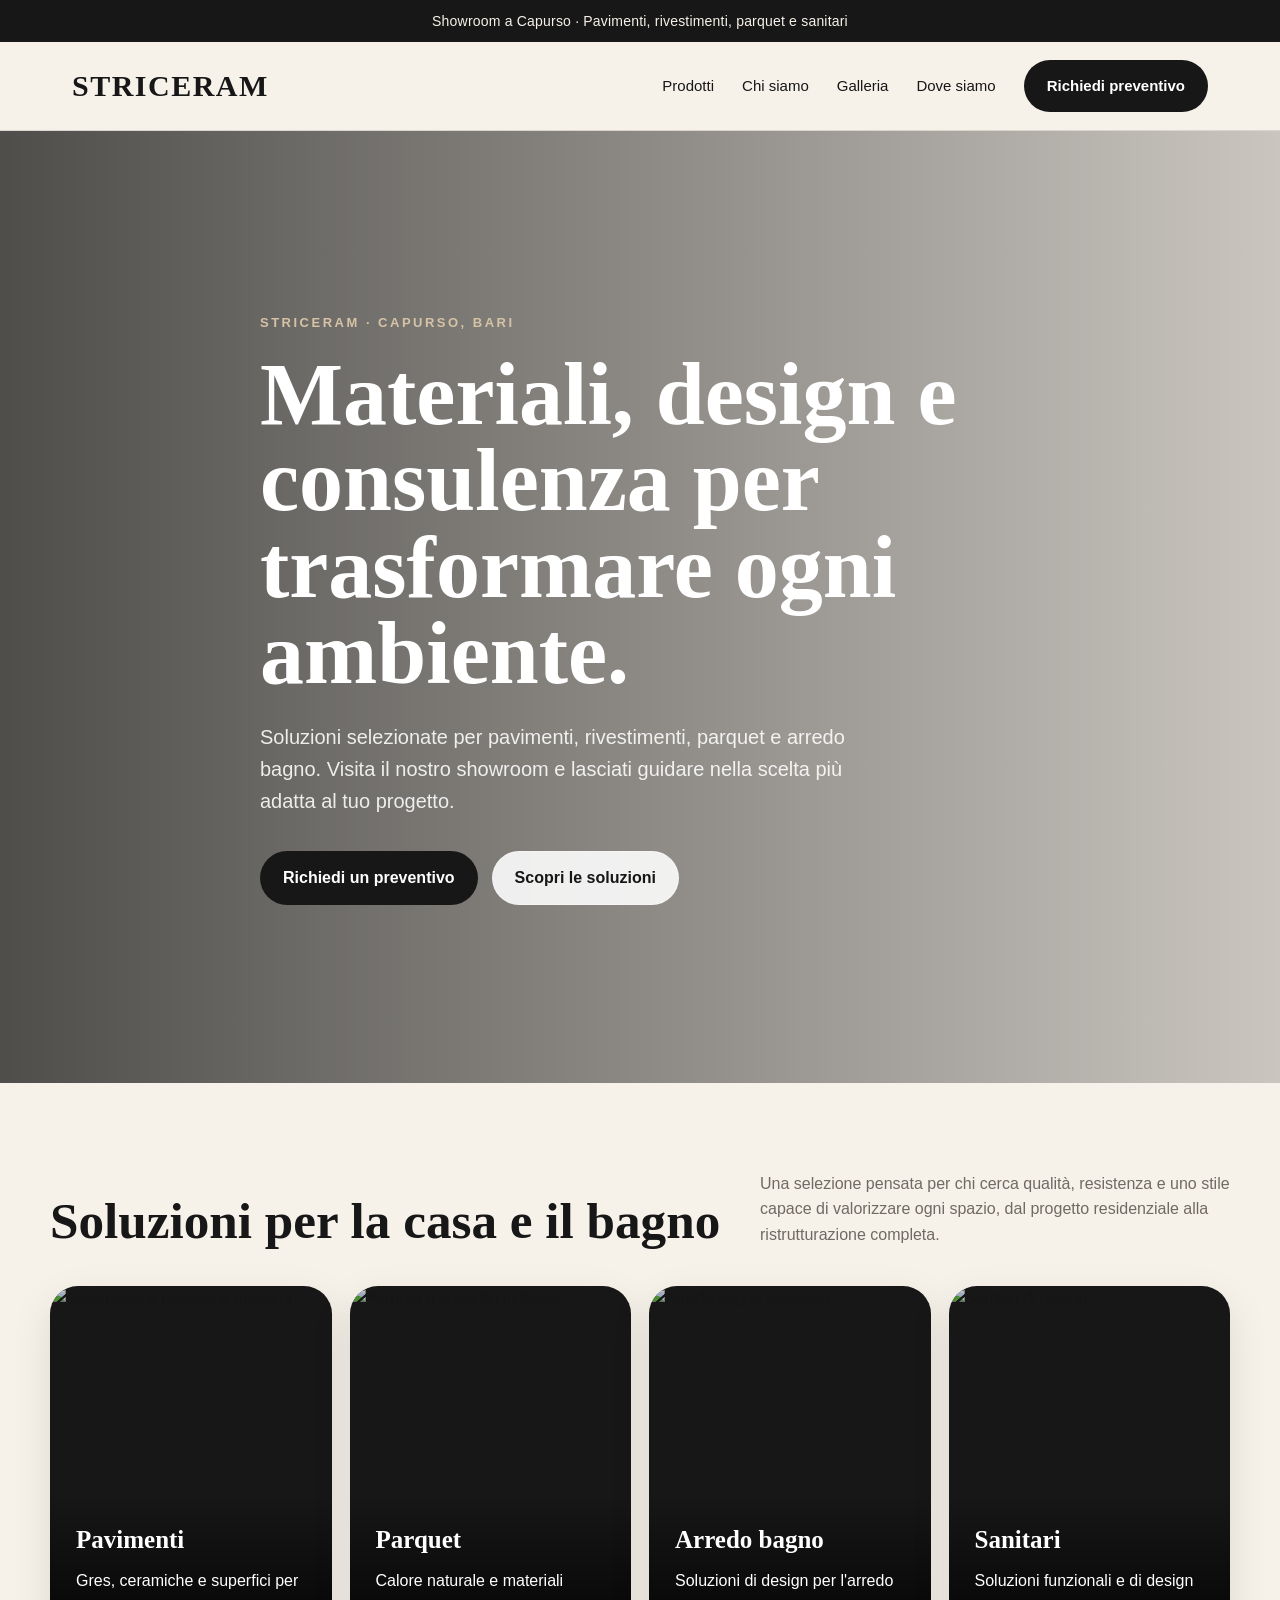
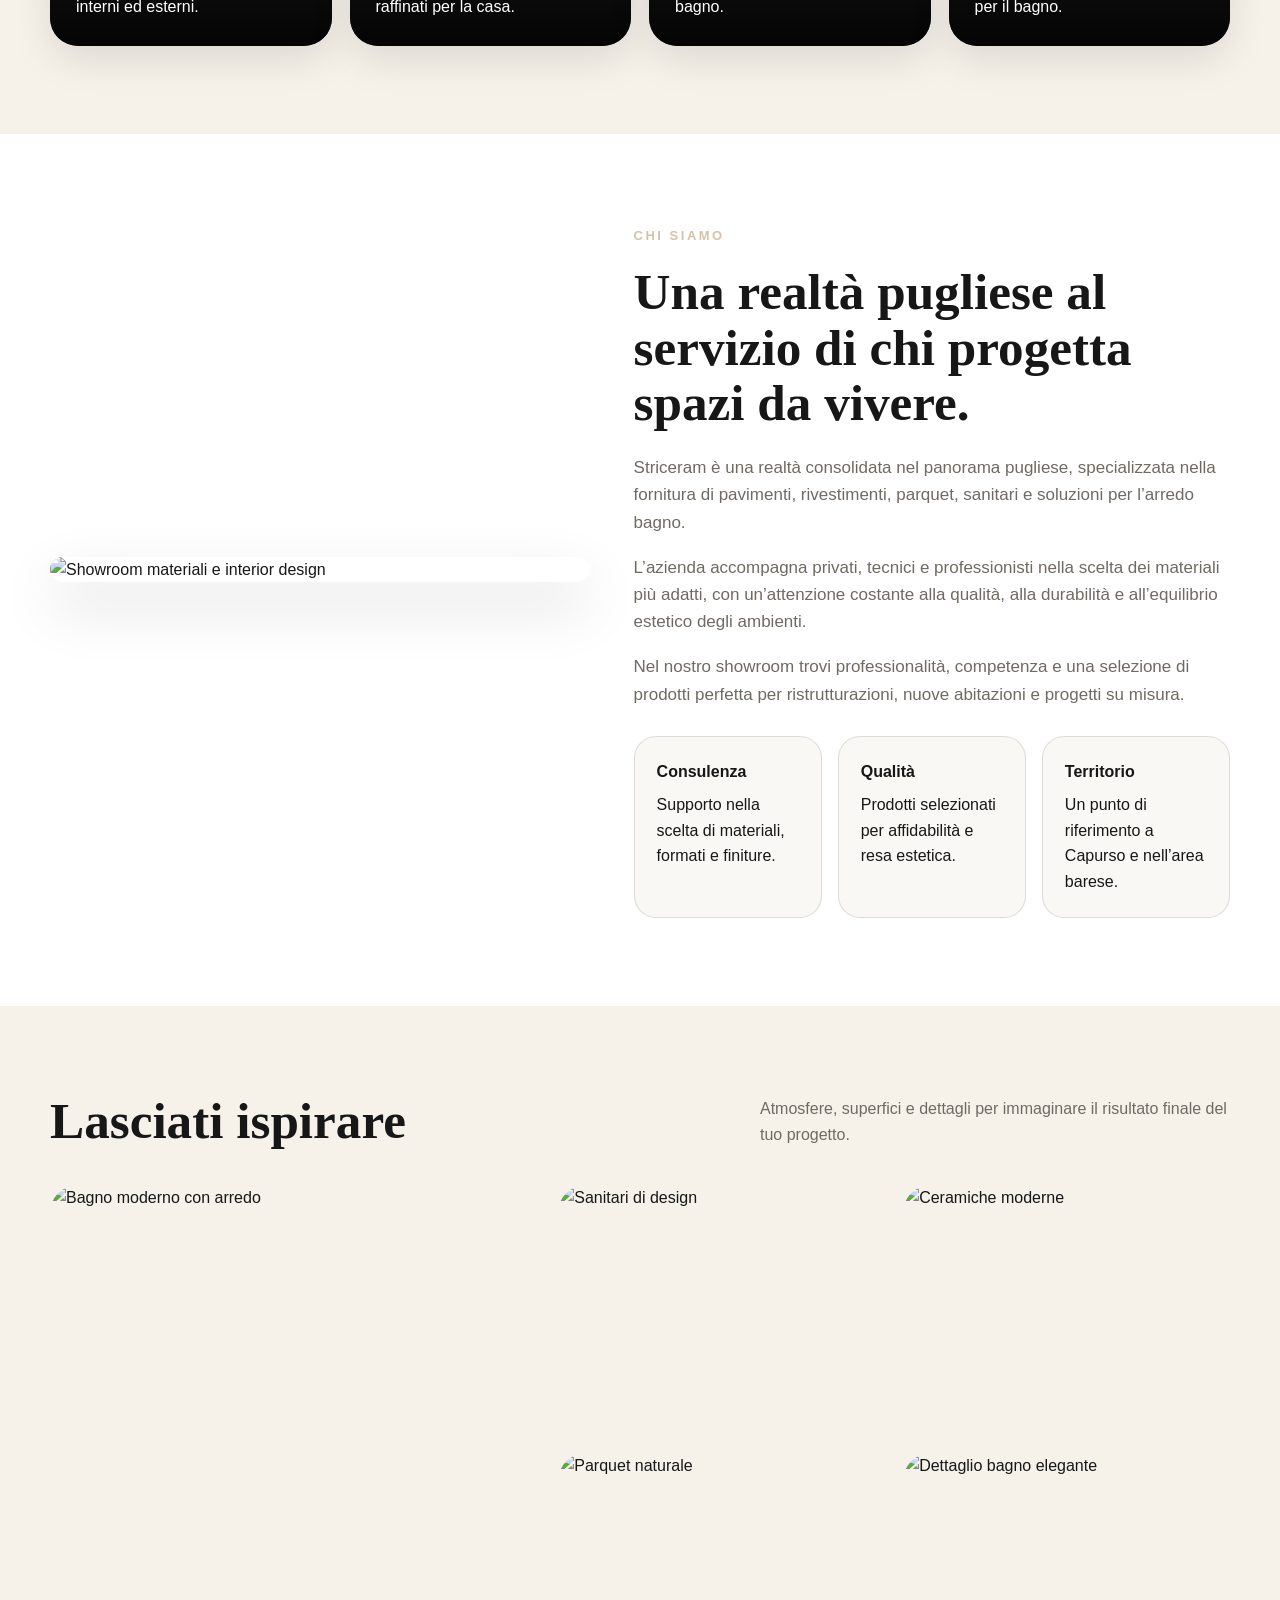
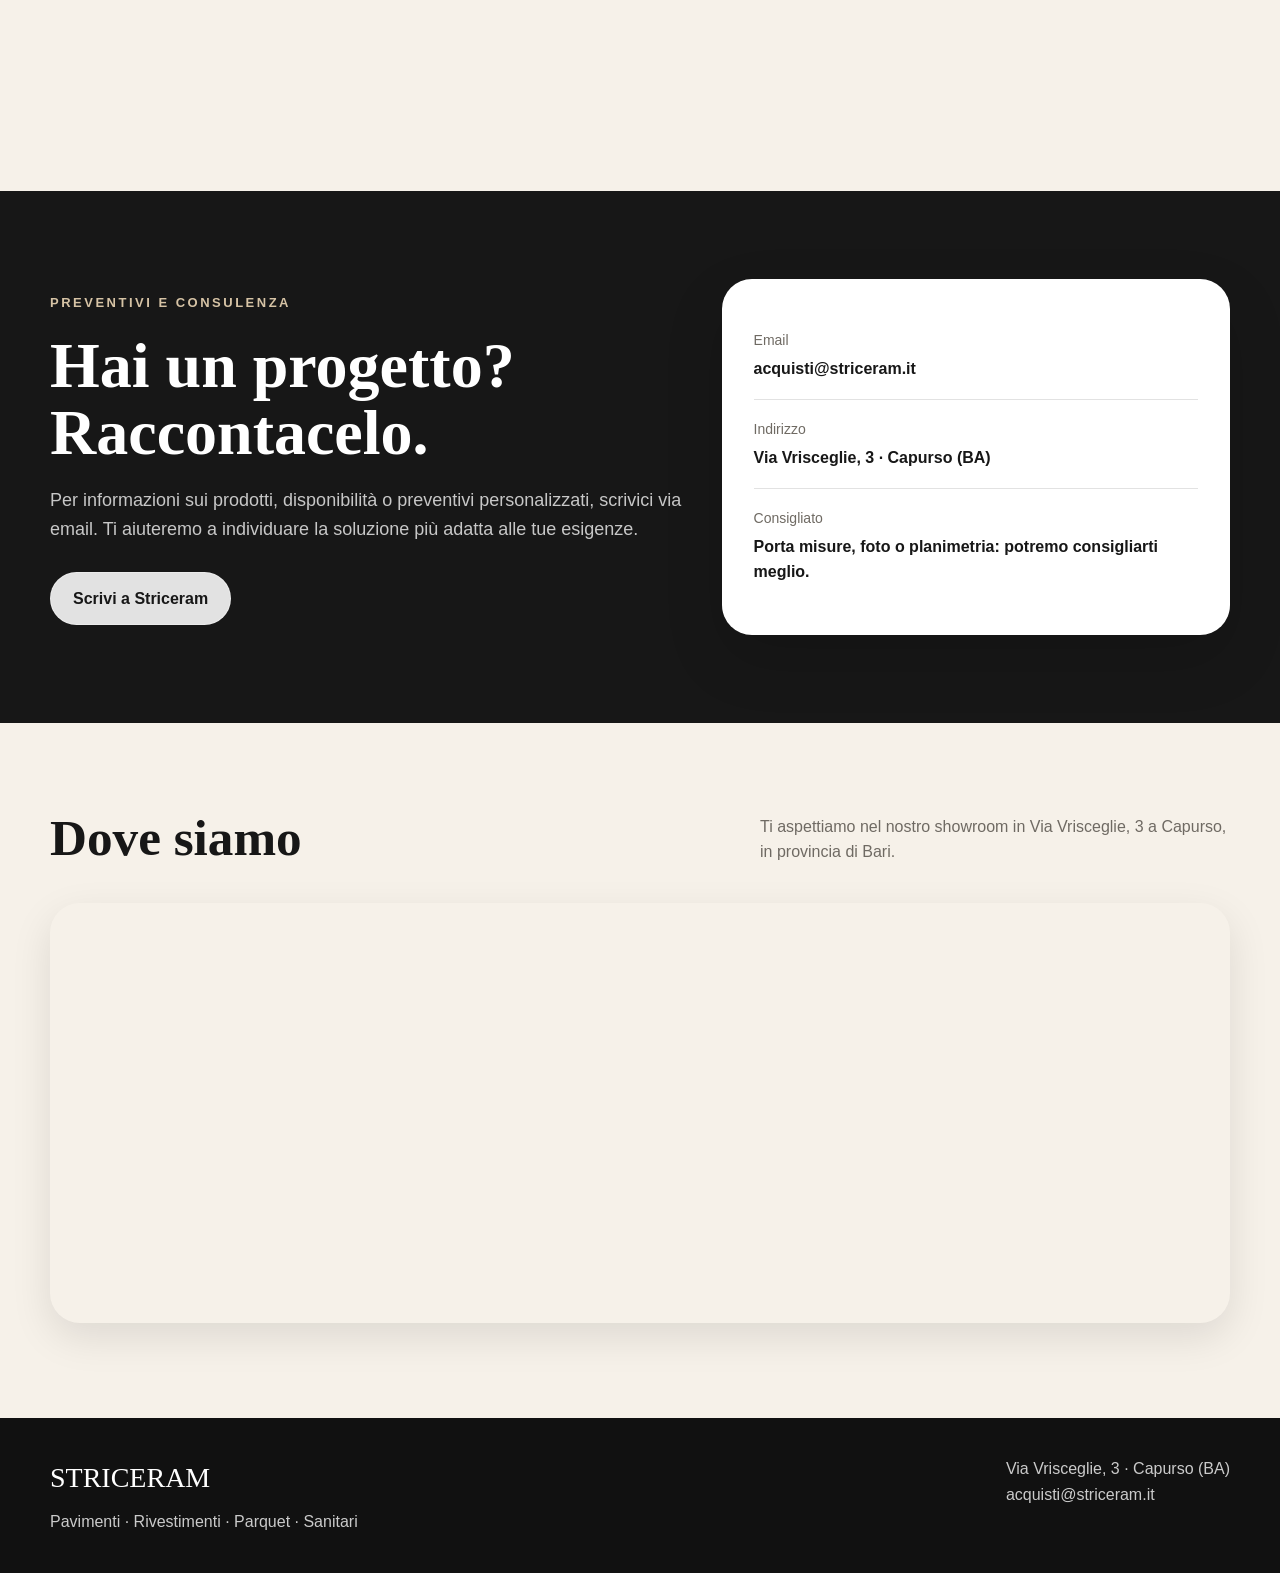
==== CODE/index.html @ da839fdd "modifiche di perfezionamento" ====
<!DOCTYPE html>
<html lang="it">
<head>
  <meta charset="UTF-8" />
  <meta name="viewport" content="width=device-width, initial-scale=1.0" />
  <title>Striceram | Pavimenti, Rivestimenti, Parquet e Sanitari a Capurso</title>
  <meta name="description" content="Striceram a Capurso, Bari: pavimenti, rivestimenti, parquet, sanitari e soluzioni per l'arredo bagno. Richiedi un preventivo personalizzato." />
  <style>
    :root {
      --dark: #171717;
      --soft-dark: #2b2b2b;
      --cream: #f6f1e9;
      --sand: #d6c3a5;
      --stone: #8f8578;
      --white: #ffffff;
      --muted: #6f6a63;
      --border: rgba(23, 23, 23, 0.12);
      --shadow: 0 24px 60px rgba(0,0,0,0.14);
    }

    * { box-sizing: border-box; margin: 0; padding: 0; }

    body {
      font-family: Inter, Arial, sans-serif;
      color: var(--dark);
      background: var(--cream);
      line-height: 1.6;
    }

    a { color: inherit; text-decoration: none; }

    .topbar {
      background: var(--dark);
      color: var(--cream);
      text-align: center;
      padding: 10px 18px;
      font-size: 14px;
      letter-spacing: .2px;
    }

    header {
      position: sticky;
      top: 0;
      z-index: 10;
      background: rgba(246,241,233,0.92);
      backdrop-filter: blur(12px);
      border-bottom: 1px solid var(--border);
    }

    .nav {
      max-width: 1180px;
      margin: auto;
      display: flex;
      align-items: center;
      justify-content: space-between;
      padding: 18px 22px;
    }

    .logo {
      font-family: Georgia, 'Times New Roman', serif;
      font-size: 30px;
      letter-spacing: 1.5px;
      font-weight: 700;
    }

    .nav-links {
      display: flex;
      gap: 28px;
      align-items: center;
      font-size: 15px;
    }

    .btn {
      display: inline-flex;
      align-items: center;
      justify-content: center;
      border-radius: 999px;
      padding: 13px 22px;
      font-weight: 700;
      transition: .25s ease;
      border: 1px solid transparent;
      cursor: pointer;
    }

    .btn-primary {
      background: var(--dark);
      color: var(--white);
    }

    .btn-primary:hover { background: var(--soft-dark); transform: translateY(-2px); }

    .btn-light {
      background: rgba(255,255,255,0.88);
      color: var(--dark);
      border-color: rgba(255,255,255,0.3);
    }

    .hero {
      min-height: 78vh;
      display: grid;
      align-items: center;
      background:
        linear-gradient(90deg, rgba(0,0,0,.68), rgba(0,0,0,.18)),
        url('https://images.unsplash.com/photo-1600566753086-00f18fb6b3ea?auto=format&fit=crop&w=1800&q=80') center/cover;
      color: var(--white);
    }

    .hero-content {
      max-width: 1180px;
      margin: auto;
      padding: 90px 22px;
    }

    .eyebrow {
      display: inline-block;
      margin-bottom: 18px;
      color: var(--sand);
      text-transform: uppercase;
      letter-spacing: 2.5px;
      font-size: 13px;
      font-weight: 800;
    }

    .hero h1 {
      max-width: 760px;
      font-family: Georgia, 'Times New Roman', serif;
      font-size: clamp(46px, 7vw, 88px);
      line-height: .98;
      margin-bottom: 24px;
    }

    .hero p {
      max-width: 610px;
      font-size: 20px;
      color: rgba(255,255,255,.88);
      margin-bottom: 34px;
    }

    .hero-actions { display: flex; gap: 14px; flex-wrap: wrap; }

    section { padding: 88px 22px; }

    .container { max-width: 1180px; margin: auto; }

    .section-title {
      display: flex;
      justify-content: space-between;
      align-items: end;
      gap: 32px;
      margin-bottom: 38px;
    }

    .section-title h2 {
      font-family: Georgia, 'Times New Roman', serif;
      font-size: clamp(34px, 4vw, 56px);
      line-height: 1.05;
    }

    .section-title p {
      max-width: 470px;
      color: var(--muted);
    }

    .categories {
      display: grid;
      grid-template-columns: repeat(4, 1fr);
      gap: 18px;
    }

    .card {
      min-height: 360px;
      border-radius: 28px;
      overflow: hidden;
      position: relative;
      background: var(--dark);
      box-shadow: 0 14px 40px rgba(0,0,0,.10);
    }

    .card img {
      width: 100%;
      height: 100%;
      object-fit: cover;
      position: absolute;
      inset: 0;
      opacity: .78;
      transition: .35s ease;
    }

    .card:hover img { transform: scale(1.06); opacity: .92; }

    .card-content {
      position: absolute;
      inset: auto 0 0 0;
      padding: 26px;
      color: var(--white);
      background: linear-gradient(transparent, rgba(0,0,0,.82));
    }

    .card-content h3 {
      font-size: 25px;
      margin-bottom: 8px;
      font-family: Georgia, 'Times New Roman', serif;
    }

    .about {
      background: var(--white);
    }

    .about-grid {
      display: grid;
      grid-template-columns: .95fr 1.05fr;
      gap: 44px;
      align-items: center;
    }

    .about img {
      width: 100%;
      border-radius: 32px;
      box-shadow: var(--shadow);
    }

    .about-text h2 {
      font-family: Georgia, 'Times New Roman', serif;
      font-size: clamp(34px, 4vw, 54px);
      line-height: 1.08;
      margin-bottom: 24px;
    }

    .about-text p { color: var(--muted); margin-bottom: 18px; font-size: 17px; }

    .features {
      display: grid;
      grid-template-columns: repeat(3,1fr);
      gap: 16px;
      margin-top: 28px;
    }

    .feature {
      border: 1px solid var(--border);
      border-radius: 22px;
      padding: 22px;
      background: #faf8f4;
    }

    .feature strong { display: block; margin-bottom: 8px; }

    .gallery-grid {
      display: grid;
      grid-template-columns: 1.2fr .8fr .8fr;
      grid-auto-rows: 250px;
      gap: 18px;
    }

    .gallery-grid img {
      width: 100%;
      height: 100%;
      object-fit: cover;
      border-radius: 28px;
    }

    .gallery-grid img:first-child { grid-row: span 2; }

    .quote {
      background: var(--dark);
      color: var(--white);
    }

    .quote-box {
      display: grid;
      grid-template-columns: 1fr .8fr;
      gap: 36px;
      align-items: center;
    }

    .quote h2 {
      font-family: Georgia, 'Times New Roman', serif;
      font-size: clamp(36px, 5vw, 64px);
      line-height: 1.05;
      margin-bottom: 20px;
    }

    .quote p { color: rgba(255,255,255,.76); font-size: 18px; margin-bottom: 28px; }

    .contact-card {
      background: var(--white);
      color: var(--dark);
      border-radius: 30px;
      padding: 32px;
      box-shadow: var(--shadow);
    }

    .contact-row {
      padding: 18px 0;
      border-bottom: 1px solid var(--border);
    }

    .contact-row:last-child { border-bottom: none; }

    .contact-row span {
      display: block;
      color: var(--muted);
      font-size: 14px;
      margin-bottom: 4px;
    }

    .map iframe {
      width: 100%;
      height: 420px;
      border: 0;
      border-radius: 30px;
      box-shadow: 0 14px 40px rgba(0,0,0,.10);
    }

    footer {
      background: #111;
      color: rgba(255,255,255,.78);
      padding: 38px 22px;
    }

    .footer-inner {
      max-width: 1180px;
      margin: auto;
      display: flex;
      justify-content: space-between;
      gap: 24px;
      flex-wrap: wrap;
    }

    .footer-logo {
      color: var(--white);
      font-family: Georgia, 'Times New Roman', serif;
      font-size: 28px;
      margin-bottom: 8px;
    }

    @media (max-width: 920px) {
      .nav-links { display: none; }
      .categories { grid-template-columns: repeat(2,1fr); }
      .about-grid, .quote-box { grid-template-columns: 1fr; }
      .gallery-grid { grid-template-columns: 1fr; grid-auto-rows: 260px; }
      .gallery-grid img:first-child { grid-row: span 1; }
      .section-title { display: block; }
      .section-title p { margin-top: 14px; }
    }

    @media (max-width: 560px) {
      .categories, .features { grid-template-columns: 1fr; }
      .hero { min-height: 74vh; }
      section { padding: 64px 18px; }
      .logo { font-size: 25px; }
    }
  </style>
</head>
<body>
  <div class="topbar">Showroom a Capurso · Pavimenti, rivestimenti, parquet e sanitari</div>

  <header>
    <nav class="nav">
      <a href="#home" class="logo">STRICERAM</a>
      <div class="nav-links">
        <a href="#prodotti">Prodotti</a>
        <a href="#chi-siamo">Chi siamo</a>
        <a href="#gallery">Galleria</a>
        <a href="#dove-siamo">Dove siamo</a>
        <a class="btn btn-primary" href="mailto:acquisti@striceram.it?subject=Richiesta%20preventivo%20Striceram">Richiedi preventivo</a>
      </div>
    </nav>
  </header>

  <main id="home">
    <section class="hero">
      <div class="hero-content">
        <span class="eyebrow">Striceram · Capurso, Bari</span>
        <h1>Materiali, design e consulenza per trasformare ogni ambiente.</h1>
        <p>Soluzioni selezionate per pavimenti, rivestimenti, parquet e arredo bagno. Visita il nostro showroom e lasciati guidare nella scelta più adatta al tuo progetto.</p>
        <div class="hero-actions">
          <a class="btn btn-primary" href="mailto:acquisti@striceram.it?subject=Richiesta%20preventivo%20Striceram">Richiedi un preventivo</a>
          <a class="btn btn-light" href="#prodotti">Scopri le soluzioni</a>
        </div>
      </div>
    </section>

    <section id="prodotti">
      <div class="container">
        <div class="section-title">
          <h2>Soluzioni per la casa e il bagno</h2>
          <p>Una selezione pensata per chi cerca qualità, resistenza e uno stile capace di valorizzare ogni spazio, dal progetto residenziale alla ristrutturazione completa.</p>
        </div>

        <div class="categories">
          <article class="card">
            <img src="https://images.unsplash.com/photo-1512918728675-ed5a9ecdebfd?auto=format&fit=crop&w=900&q=80" alt="Ceramiche e pavimenti moderni" />
            <div class="card-content"><h3>Pavimenti</h3><p>Gres, ceramiche e superfici per interni ed esterni.</p></div>
          </article>
          <article class="card">
            <img src="https://images.unsplash.com/photo-1506744038136-46273834b3fb?auto=format&fit=crop&w=900&q=80" alt="Parquet e superfici in legno" />
            <div class="card-content"><h3>Parquet</h3><p>Calore naturale e materiali raffinati per la casa.</p></div>
          </article>
          <article class="card">
            <img src="https://images.unsplash.com/photo-1519710164239-da123dc03ef4?auto=format&fit=crop&w=900&q=80" alt="Arredo bagno moderno" />
            <div class="card-content"><h3>Arredo bagno</h3><p>Soluzioni di design per l'arredo bagno.</p></div>
          </article>
          <article class="card">
            <img src="https://images.unsplash.com/photo-1464983953574-0892a716854b?auto=format&fit=crop&w=900&q=80" alt="Sanitari di design" />
            <div class="card-content"><h3>Sanitari</h3><p>Soluzioni funzionali e di design per il bagno.</p></div>
          </article>
        </div>
      </div>
    </section>

    <section class="about" id="chi-siamo">
      <div class="container about-grid">
        <img src="https://images.unsplash.com/photo-1618221195710-dd6b41faaea6?auto=format&fit=crop&w=1200&q=80" alt="Showroom materiali e interior design" />
        <div class="about-text">
          <span class="eyebrow">Chi siamo</span>
          <h2>Una realtà pugliese al servizio di chi progetta spazi da vivere.</h2>
          <p>Striceram è una realtà consolidata nel panorama pugliese, specializzata nella fornitura di pavimenti, rivestimenti, parquet, sanitari e soluzioni per l’arredo bagno.</p>
          <p>L’azienda accompagna privati, tecnici e professionisti nella scelta dei materiali più adatti, con un’attenzione costante alla qualità, alla durabilità e all’equilibrio estetico degli ambienti.</p>
          <p>Nel nostro showroom trovi professionalità, competenza e una selezione di prodotti perfetta per ristrutturazioni, nuove abitazioni e progetti su misura.</p>
          <div class="features">
            <div class="feature"><strong>Consulenza</strong>Supporto nella scelta di materiali, formati e finiture.</div>
            <div class="feature"><strong>Qualità</strong>Prodotti selezionati per affidabilità e resa estetica.</div>
            <div class="feature"><strong>Territorio</strong>Un punto di riferimento a Capurso e nell’area barese.</div>
          </div>
        </div>
      </div>
    </section>

    <section id="gallery">
      <div class="container">
        <div class="section-title">
          <h2>Lasciati ispirare</h2>
          <p>Atmosfere, superfici e dettagli per immaginare il risultato finale del tuo progetto.</p>
        </div>
        <div class="gallery-grid">
          <img src="https://images.unsplash.com/photo-1519710164239-da123dc03ef4?auto=format&fit=crop&w=1200&q=80" alt="Bagno moderno con arredo" />
          <img src="https://images.unsplash.com/photo-1464983953574-0892a716854b?auto=format&fit=crop&w=900&q=80" alt="Sanitari di design" />
          <img src="https://images.unsplash.com/photo-1512918728675-ed5a9ecdebfd?auto=format&fit=crop&w=900&q=80" alt="Ceramiche moderne" />
          <img src="https://images.unsplash.com/photo-1506744038136-46273834b3fb?auto=format&fit=crop&w=900&q=80" alt="Parquet naturale" />
          <img src="https://images.unsplash.com/photo-1507089947368-19c1da9775ae?auto=format&fit=crop&w=900&q=80" alt="Dettaglio bagno elegante" />
        </div>
      </div>
    </section>

    <section class="quote" id="preventivo">
      <div class="container quote-box">
        <div>
          <span class="eyebrow">Preventivi e consulenza</span>
          <h2>Hai un progetto? Raccontacelo.</h2>
          <p>Per informazioni sui prodotti, disponibilità o preventivi personalizzati, scrivici via email. Ti aiuteremo a individuare la soluzione più adatta alle tue esigenze.</p>
          <a class="btn btn-light" href="mailto:acquisti@striceram.it?subject=Richiesta%20preventivo%20Striceram">Scrivi a Striceram</a>
        </div>
        <div class="contact-card">
          <div class="contact-row"><span>Email</span><strong><a href="mailto:acquisti@striceram.it">acquisti@striceram.it</a></strong></div>
          <div class="contact-row"><span>Indirizzo</span><strong>Via Vrisceglie, 3 · Capurso (BA)</strong></div>
          <div class="contact-row"><span>Consigliato</span><strong>Porta misure, foto o planimetria: potremo consigliarti meglio.</strong></div>
        </div>
      </div>
    </section>

    <section class="map" id="dove-siamo">
      <div class="container">
        <div class="section-title">
          <h2>Dove siamo</h2>
          <p>Ti aspettiamo nel nostro showroom in Via Vrisceglie, 3 a Capurso, in provincia di Bari.</p>
        </div>
        <iframe title="Indicazioni per Striceram Capurso" src="https://www.google.com/maps/place/Striceram+Soluzioni+per+Abitare/@41.0322779,16.9173523,18.31z/data=!4m6!3m5!1s0x1347c1dc02ead0b9:0x24cd8cad7d78b754!8m2!3d41.0322925!4d16.9179944!16s%2Fg%2F11f15mpx1f?entry=ttu&g_ep=EgoyMDI2MDUxNy4wIKXMDSoASAFQAw%3D%3D" loading="lazy"></iframe>
      </div>
    </section>
  </main>

  <footer>
    <div class="footer-inner">
      <div>
        <div class="footer-logo">STRICERAM</div>
        <p>Pavimenti · Rivestimenti · Parquet · Sanitari</p>
      </div>
      <div>
        <p>Via Vrisceglie, 3 · Capurso (BA)</p>
        <p><a href="mailto:acquisti@striceram.it">acquisti@striceram.it</a></p>
      </div>
    </div>
  </footer>
</body>
</html>
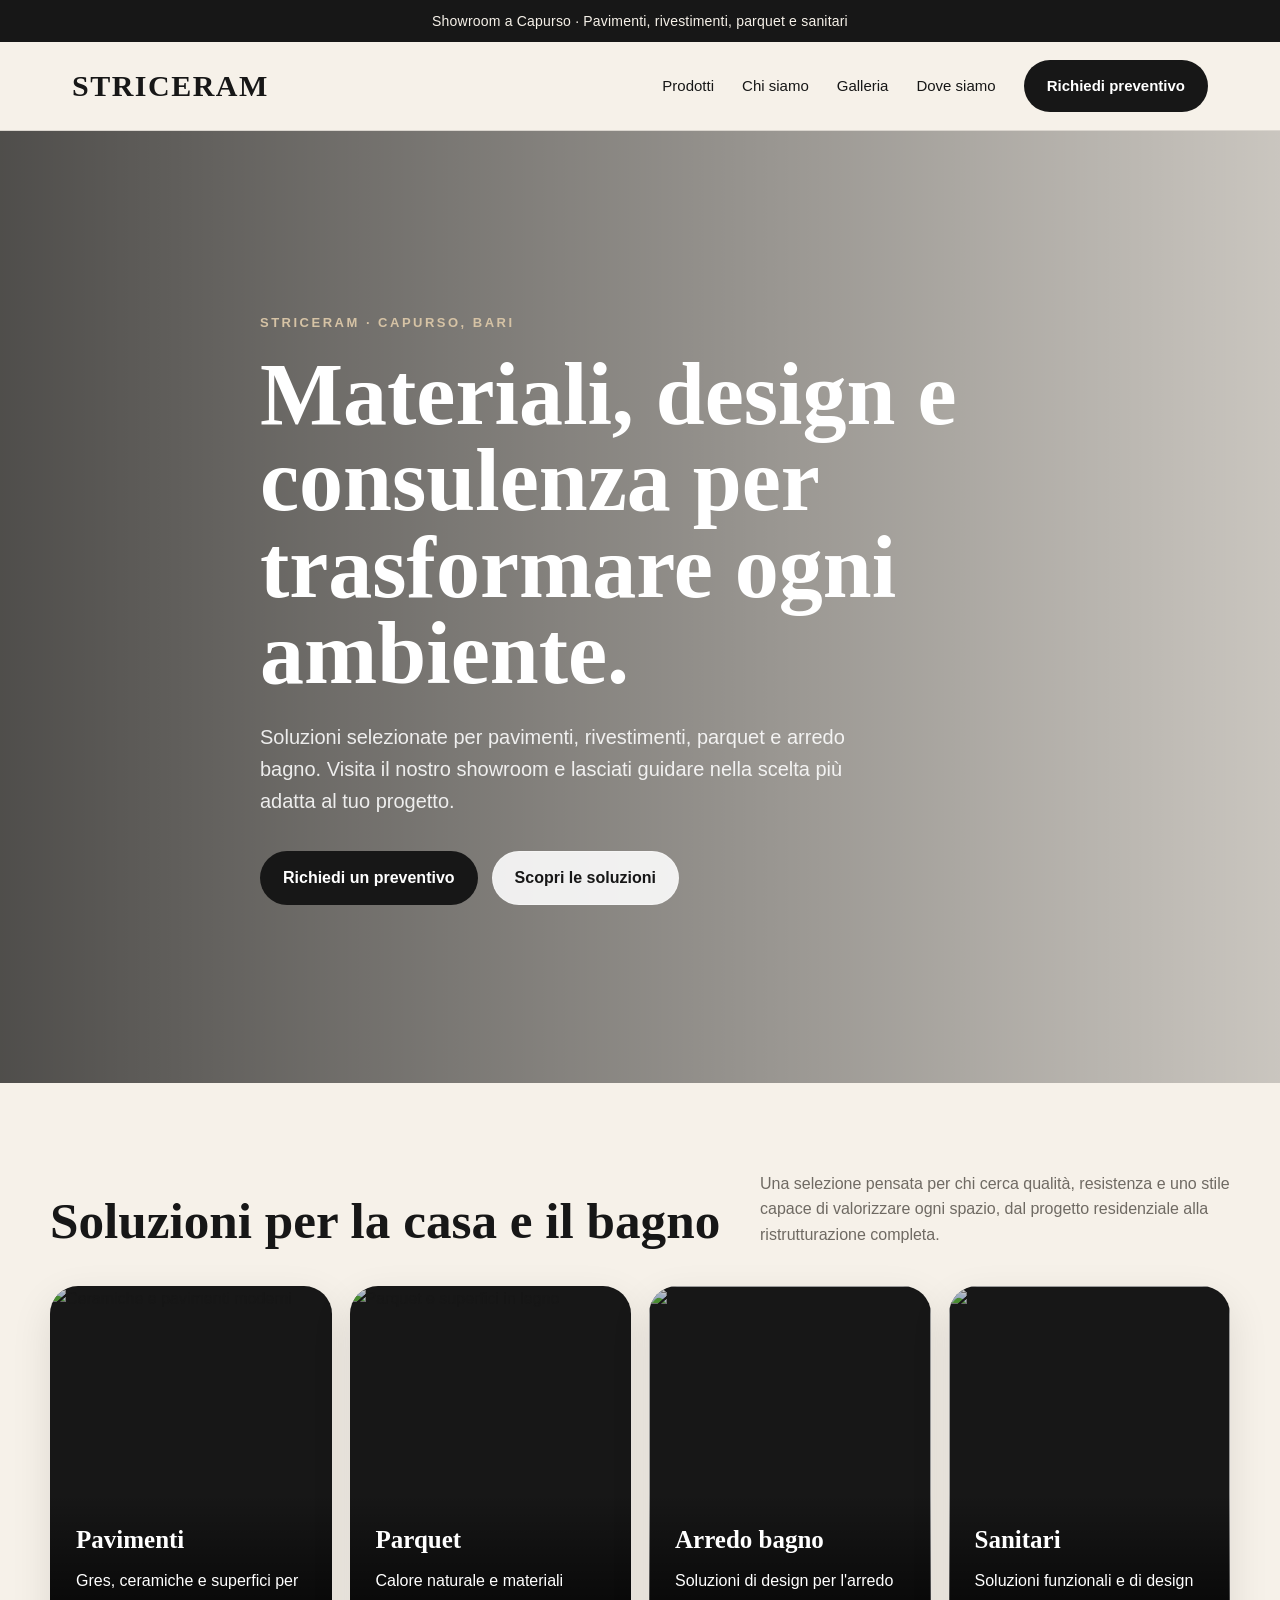
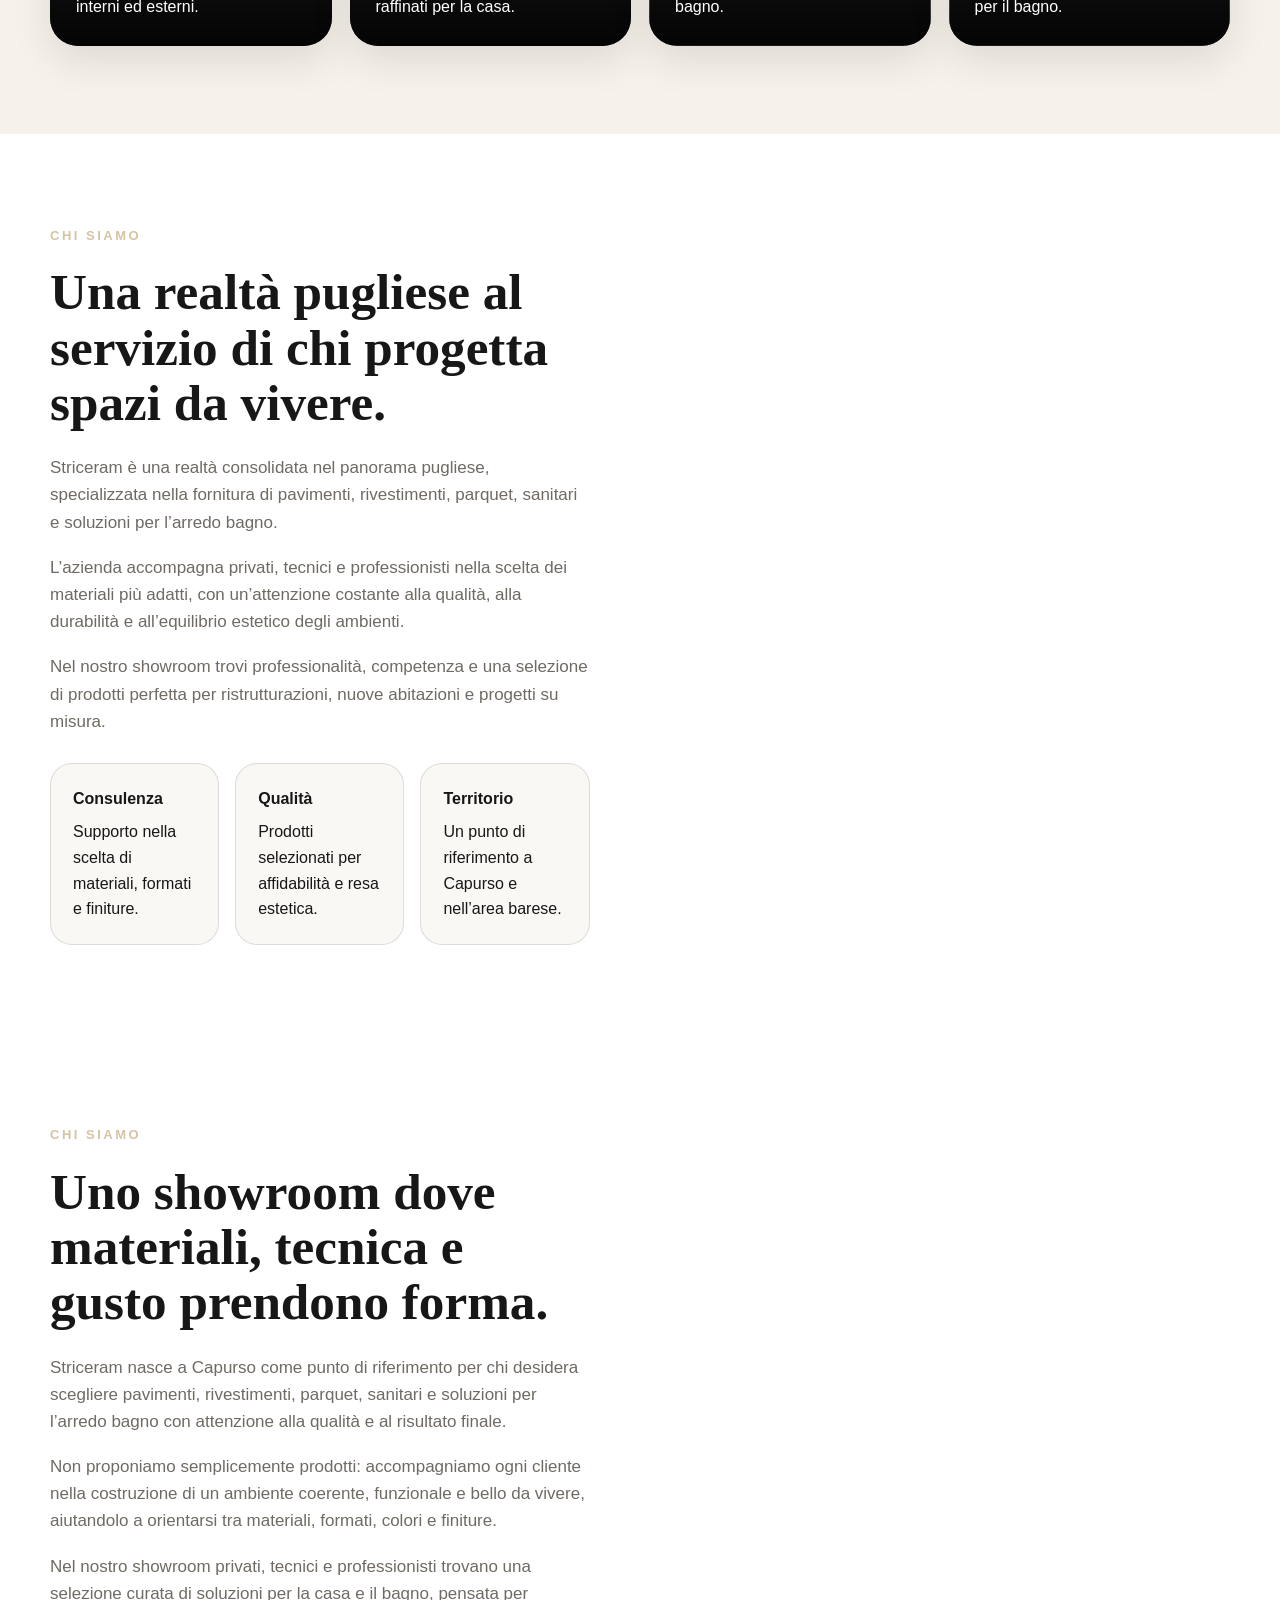
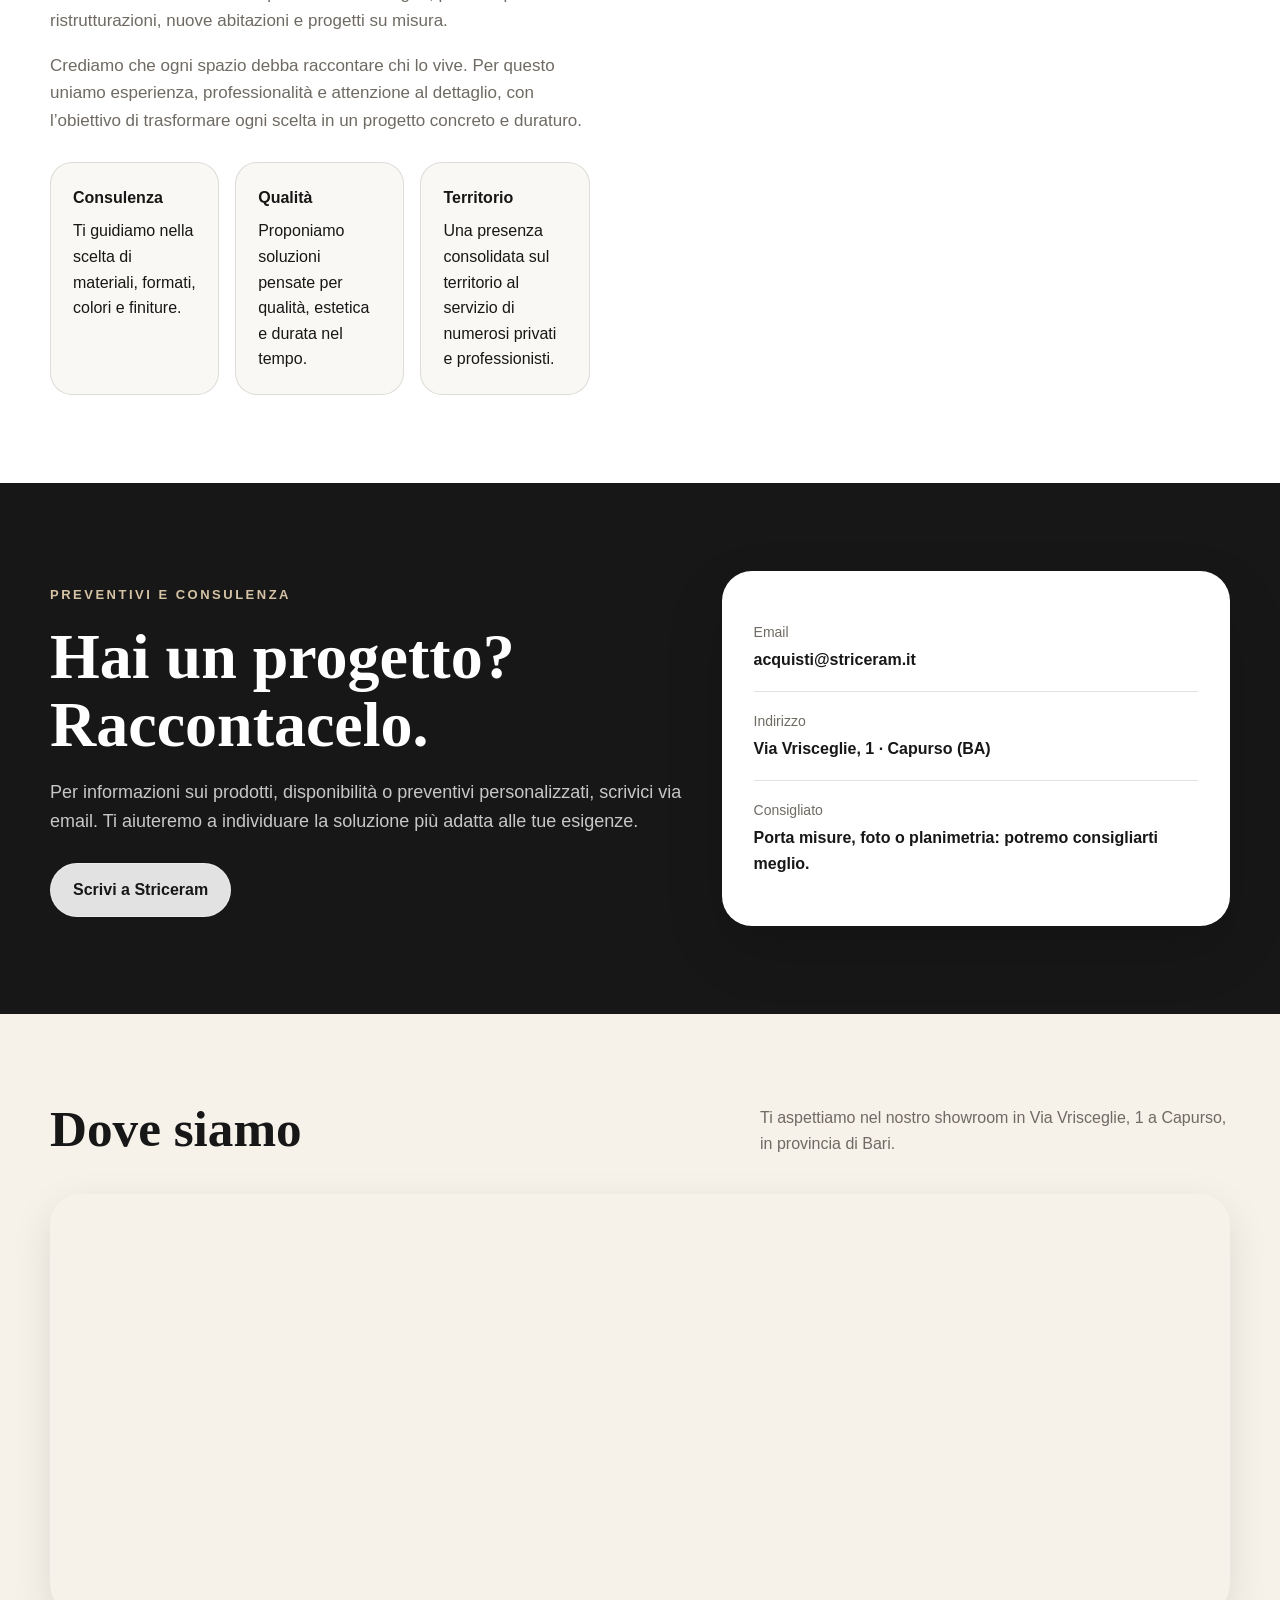
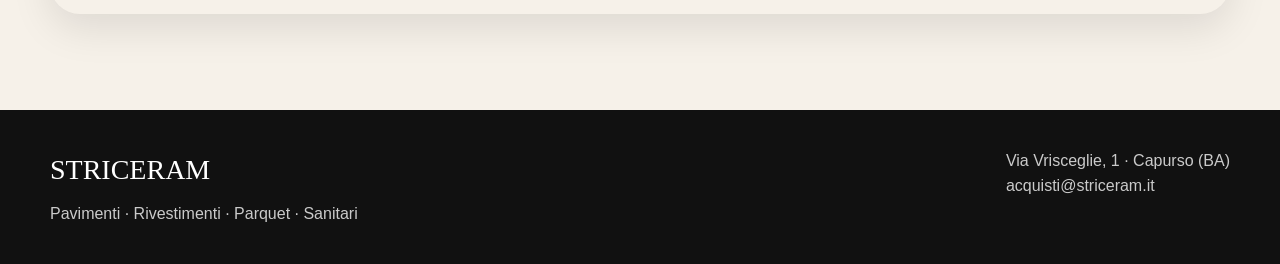
==== commit 34906c8f: "prova" ====
--- a/CODE/index.html
+++ b/CODE/index.html
@@ -205,7 +205,7 @@
     .about {
       background: var(--white);
     }
-
+    
     .about-grid {
       display: grid;
       grid-template-columns: .95fr 1.05fr;
@@ -213,11 +213,6 @@
       align-items: center;
     }
 
-    .about img {
-      width: 100%;
-      border-radius: 32px;
-      box-shadow: var(--shadow);
-    }
 
     .about-text h2 {
       font-family: Georgia, 'Times New Roman', serif;
@@ -389,19 +384,19 @@
 
         <div class="categories">
           <article class="card">
-            <img src="https://images.unsplash.com/photo-1512918728675-ed5a9ecdebfd?auto=format&fit=crop&w=900&q=80" alt="Ceramiche e pavimenti moderni" />
+            <img src="images/Categorie/Pavimenti.png" alt="Ceramiche e pavimenti moderni" />
             <div class="card-content"><h3>Pavimenti</h3><p>Gres, ceramiche e superfici per interni ed esterni.</p></div>
           </article>
           <article class="card">
-            <img src="https://images.unsplash.com/photo-1506744038136-46273834b3fb?auto=format&fit=crop&w=900&q=80" alt="Parquet e superfici in legno" />
+            <img src="images/Categorie/Parquet.png" alt="Parquet e superfici in legno" />
             <div class="card-content"><h3>Parquet</h3><p>Calore naturale e materiali raffinati per la casa.</p></div>
           </article>
           <article class="card">
-            <img src="https://images.unsplash.com/photo-1519710164239-da123dc03ef4?auto=format&fit=crop&w=900&q=80" alt="Arredo bagno moderno" />
+            <img src="images/Categorie/Arredo bagno.png" />
             <div class="card-content"><h3>Arredo bagno</h3><p>Soluzioni di design per l'arredo bagno.</p></div>
           </article>
           <article class="card">
-            <img src="https://images.unsplash.com/photo-1464983953574-0892a716854b?auto=format&fit=crop&w=900&q=80" alt="Sanitari di design" />
+            <img src="images/Categorie/Sanitari.png" />
             <div class="card-content"><h3>Sanitari</h3><p>Soluzioni funzionali e di design per il bagno.</p></div>
           </article>
         </div>
@@ -410,7 +405,6 @@
 
     <section class="about" id="chi-siamo">
       <div class="container about-grid">
-        <img src="https://images.unsplash.com/photo-1618221195710-dd6b41faaea6?auto=format&fit=crop&w=1200&q=80" alt="Showroom materiali e interior design" />
         <div class="about-text">
           <span class="eyebrow">Chi siamo</span>
           <h2>Una realtà pugliese al servizio di chi progetta spazi da vivere.</h2>
@@ -426,21 +420,24 @@
       </div>
     </section>
 
-    <section id="gallery">
-      <div class="container">
-        <div class="section-title">
-          <h2>Lasciati ispirare</h2>
-          <p>Atmosfere, superfici e dettagli per immaginare il risultato finale del tuo progetto.</p>
-        </div>
-        <div class="gallery-grid">
-          <img src="https://images.unsplash.com/photo-1519710164239-da123dc03ef4?auto=format&fit=crop&w=1200&q=80" alt="Bagno moderno con arredo" />
-          <img src="https://images.unsplash.com/photo-1464983953574-0892a716854b?auto=format&fit=crop&w=900&q=80" alt="Sanitari di design" />
-          <img src="https://images.unsplash.com/photo-1512918728675-ed5a9ecdebfd?auto=format&fit=crop&w=900&q=80" alt="Ceramiche moderne" />
-          <img src="https://images.unsplash.com/photo-1506744038136-46273834b3fb?auto=format&fit=crop&w=900&q=80" alt="Parquet naturale" />
-          <img src="https://images.unsplash.com/photo-1507089947368-19c1da9775ae?auto=format&fit=crop&w=900&q=80" alt="Dettaglio bagno elegante" />
-        </div>
-      </div>
-    </section>
+   <section class="about" id="chi-siamo">
+  <div class="container about-grid">
+    <div class="about-text">
+      <span class="eyebrow">Chi siamo</span>
+      <h2>Uno showroom dove materiali, tecnica e gusto prendono forma.</h2>
+      <p>Striceram nasce a Capurso come punto di riferimento per chi desidera scegliere pavimenti, rivestimenti, parquet, sanitari e soluzioni per l’arredo bagno con attenzione alla qualità e al risultato finale.</p>
+      <p>Non proponiamo semplicemente prodotti: accompagniamo ogni cliente nella costruzione di un ambiente coerente, funzionale e bello da vivere, aiutandolo a orientarsi tra materiali, formati, colori e finiture.</p>
+      <p>Nel nostro showroom privati, tecnici e professionisti trovano una selezione curata di soluzioni per la casa e il bagno, pensata per ristrutturazioni, nuove abitazioni e progetti su misura.</p>
+      <p>Crediamo che ogni spazio debba raccontare chi lo vive. Per questo uniamo esperienza, professionalità e attenzione al dettaglio, con l’obiettivo di trasformare ogni scelta in un progetto concreto e duraturo.</p>
+
+      <div class="features">
+        <div class="feature"><strong>Consulenza</strong>Ti guidiamo nella scelta di materiali, formati, colori e finiture.</div>
+        <div class="feature"><strong>Qualità</strong>Proponiamo soluzioni pensate per qualità, estetica e durata nel tempo.</div>
+        <div class="feature"><strong>Territorio</strong>Una presenza consolidata sul territorio al servizio di numerosi privati e professionisti.</div>
+      </div>
+    </div>
+  </div>
+</section>
 
     <section class="quote" id="preventivo">
       <div class="container quote-box">
@@ -452,7 +449,7 @@
         </div>
         <div class="contact-card">
           <div class="contact-row"><span>Email</span><strong><a href="mailto:acquisti@striceram.it">acquisti@striceram.it</a></strong></div>
-          <div class="contact-row"><span>Indirizzo</span><strong>Via Vrisceglie, 3 · Capurso (BA)</strong></div>
+          <div class="contact-row"><span>Indirizzo</span><strong>Via Vrisceglie, 1 · Capurso (BA)</strong></div>
           <div class="contact-row"><span>Consigliato</span><strong>Porta misure, foto o planimetria: potremo consigliarti meglio.</strong></div>
         </div>
       </div>
@@ -462,7 +459,7 @@
       <div class="container">
         <div class="section-title">
           <h2>Dove siamo</h2>
-          <p>Ti aspettiamo nel nostro showroom in Via Vrisceglie, 3 a Capurso, in provincia di Bari.</p>
+          <p>Ti aspettiamo nel nostro showroom in Via Vrisceglie, 1 a Capurso, in provincia di Bari.</p>
         </div>
         <iframe title="Indicazioni per Striceram Capurso" src="https://www.google.com/maps/place/Striceram+Soluzioni+per+Abitare/@41.0322779,16.9173523,18.31z/data=!4m6!3m5!1s0x1347c1dc02ead0b9:0x24cd8cad7d78b754!8m2!3d41.0322925!4d16.9179944!16s%2Fg%2F11f15mpx1f?entry=ttu&g_ep=EgoyMDI2MDUxNy4wIKXMDSoASAFQAw%3D%3D" loading="lazy"></iframe>
       </div>
@@ -476,7 +473,7 @@
         <p>Pavimenti · Rivestimenti · Parquet · Sanitari</p>
       </div>
       <div>
-        <p>Via Vrisceglie, 3 · Capurso (BA)</p>
+        <p>Via Vrisceglie, 1 · Capurso (BA)</p>
         <p><a href="mailto:acquisti@striceram.it">acquisti@striceram.it</a></p>
       </div>
     </div>
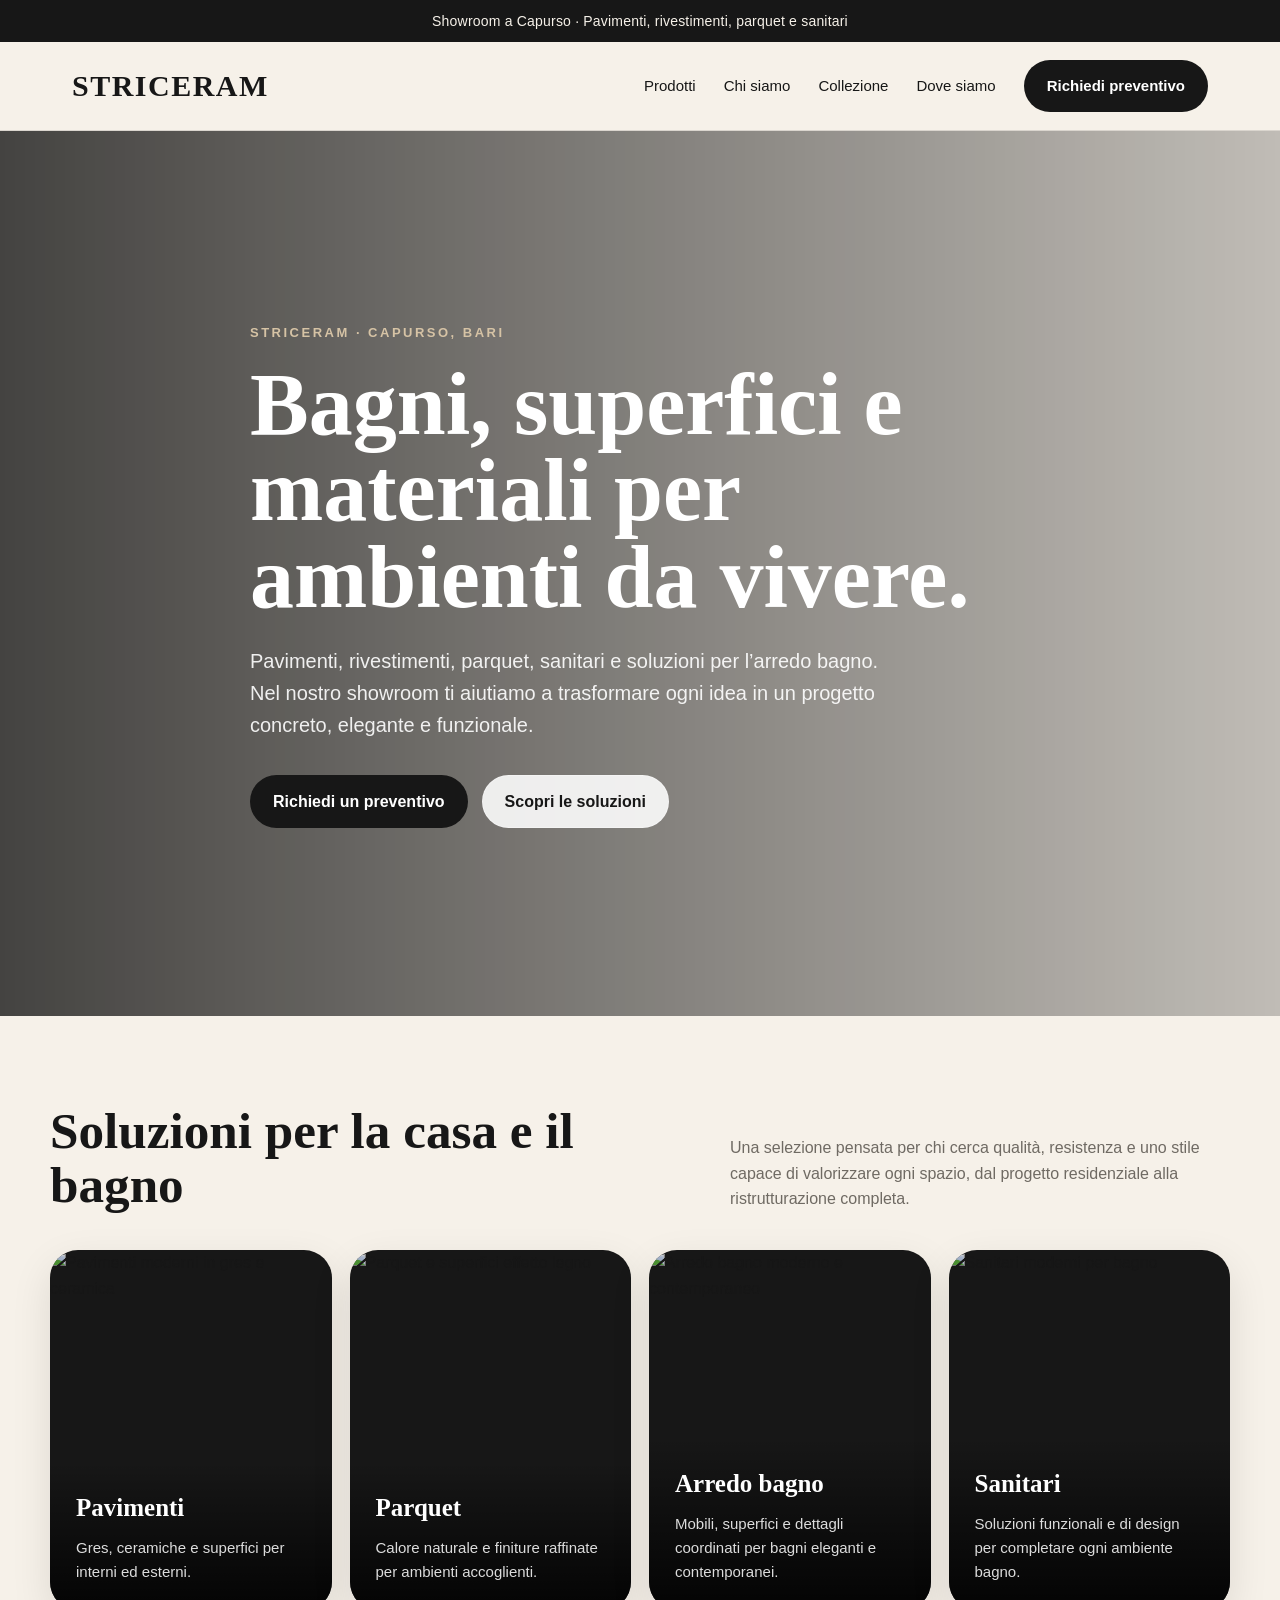
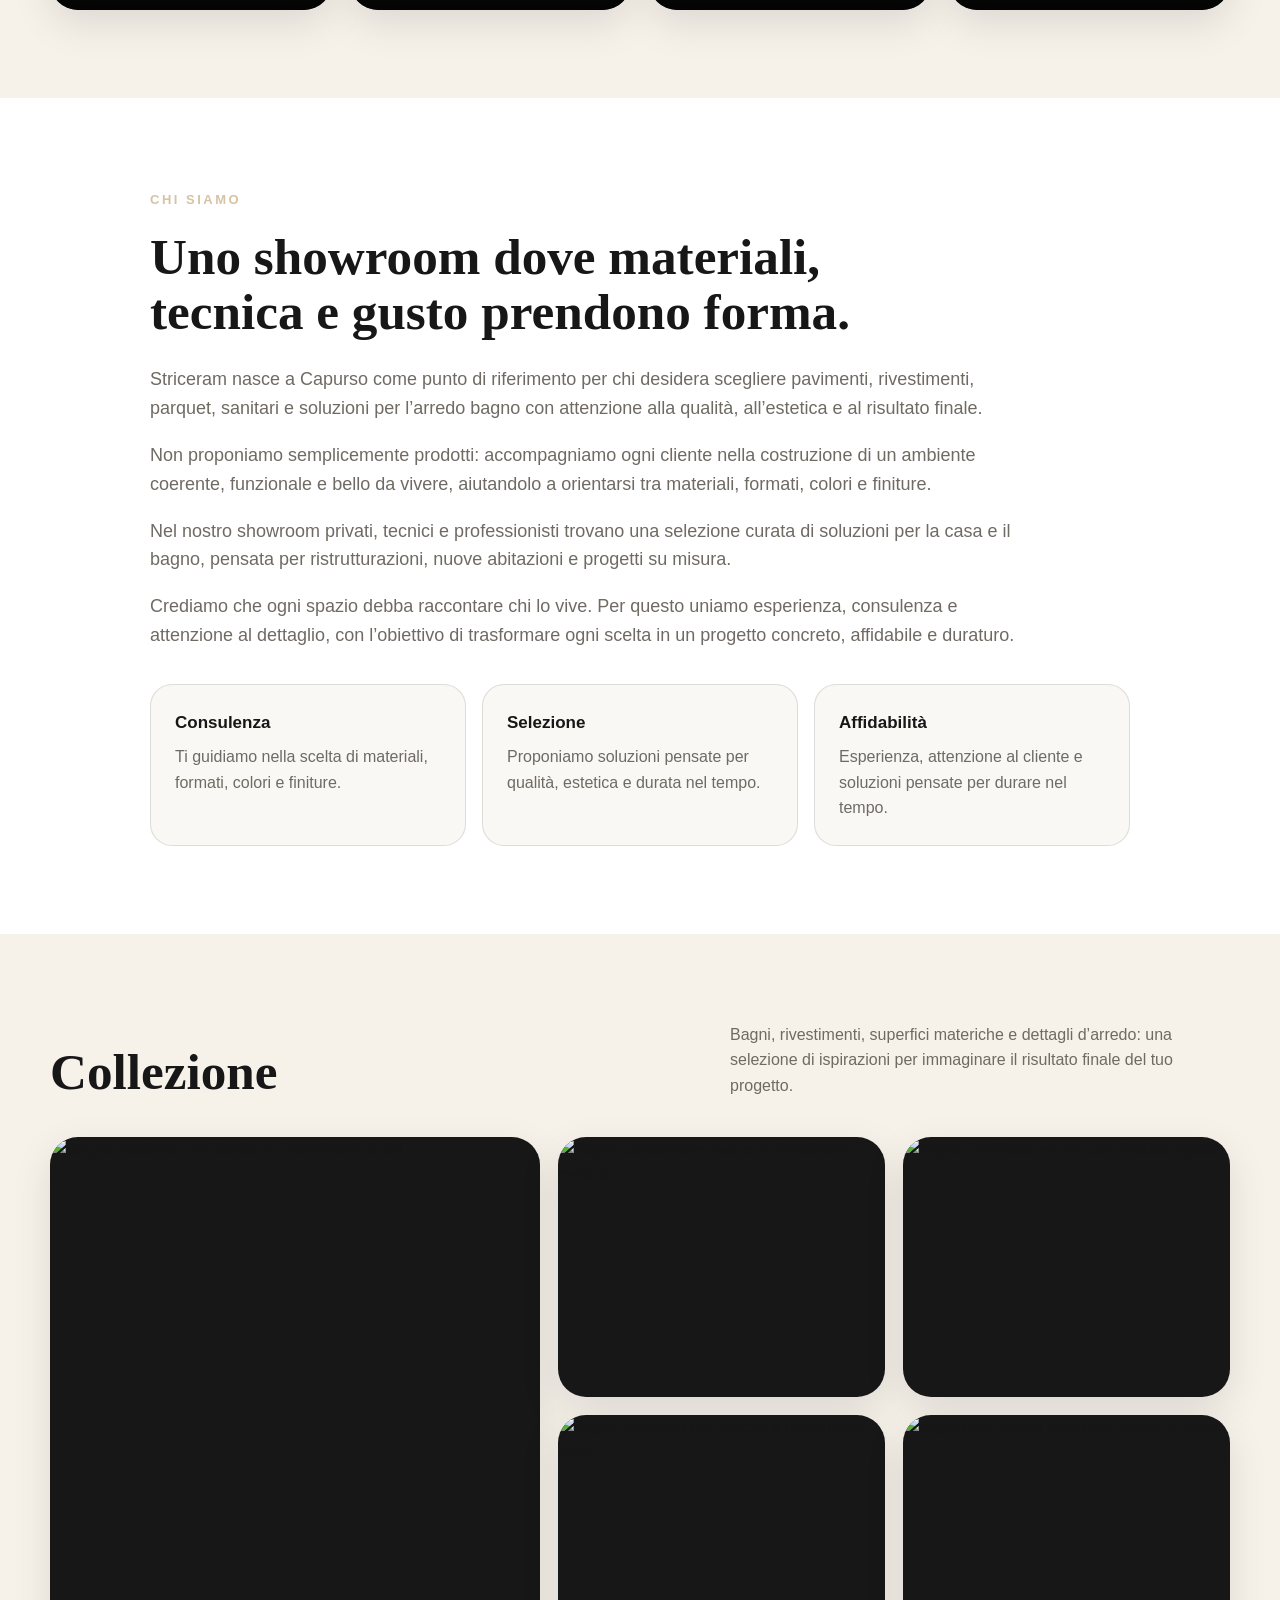
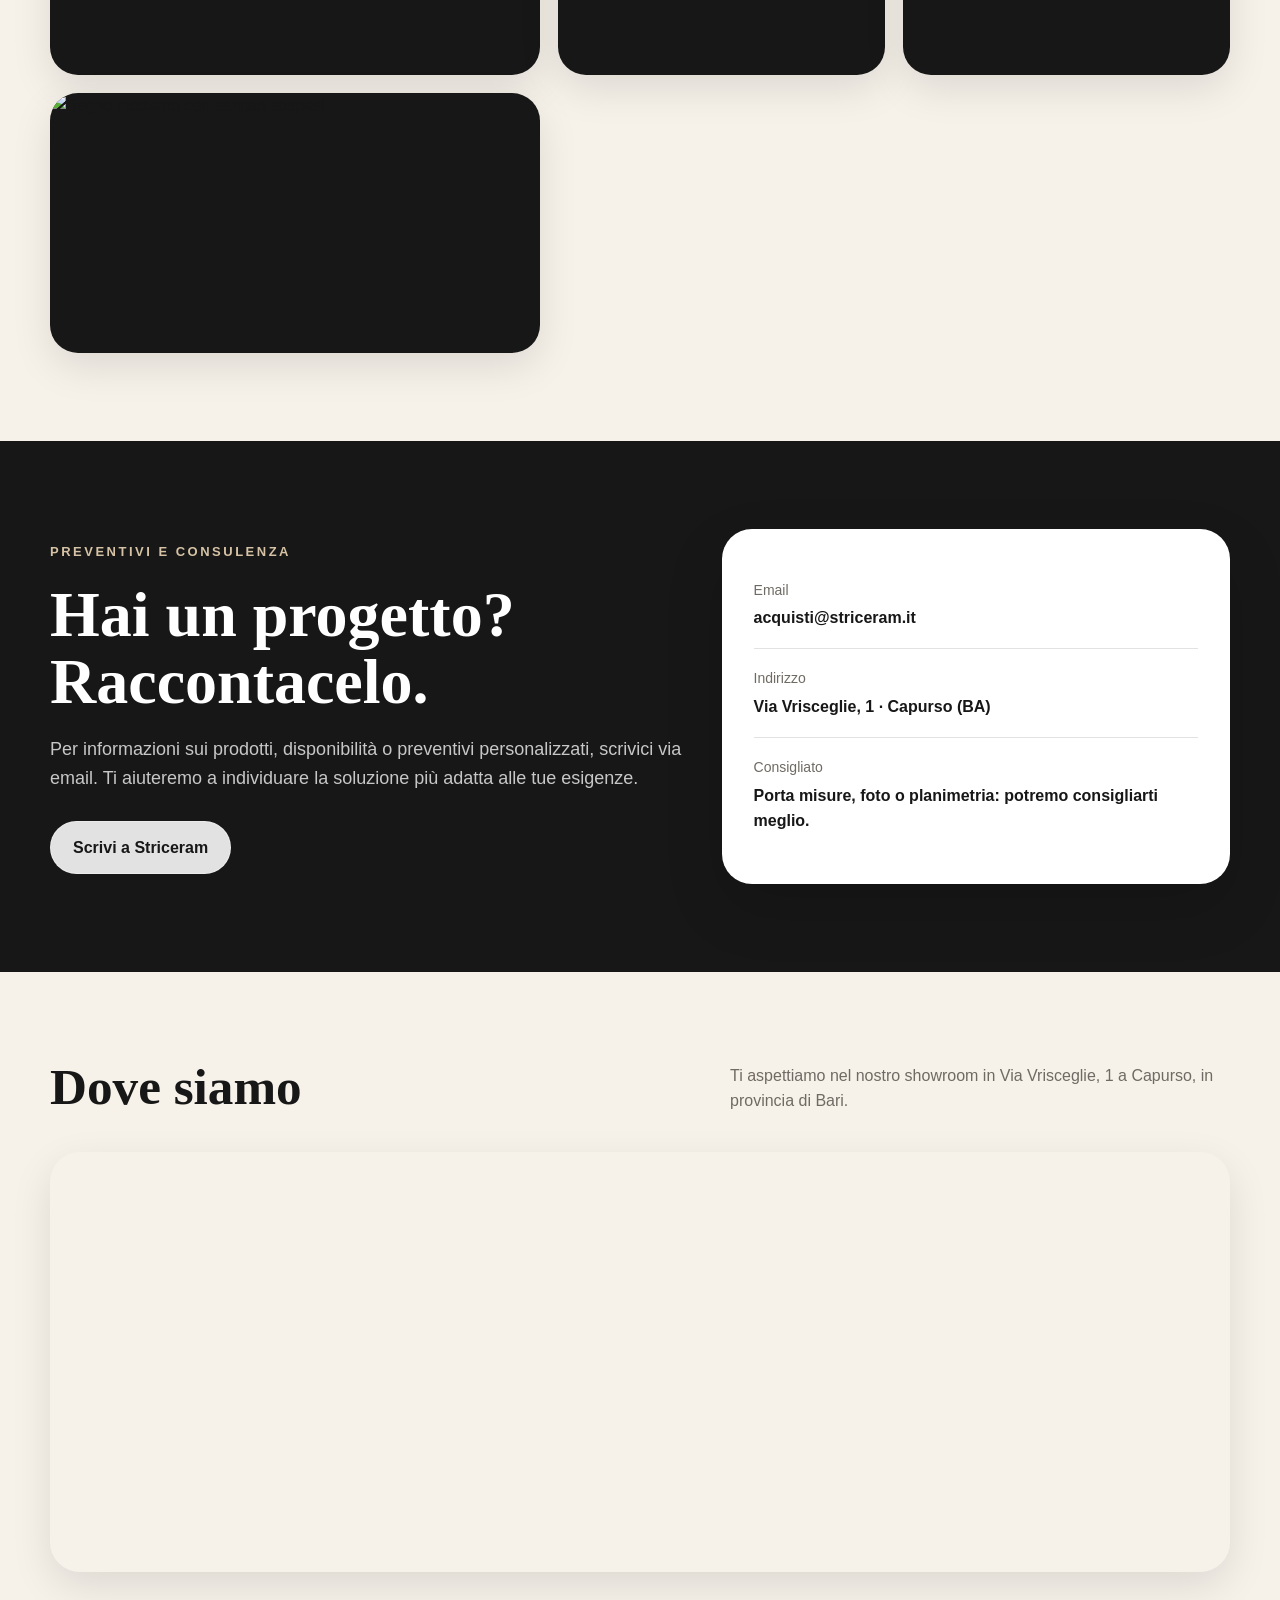
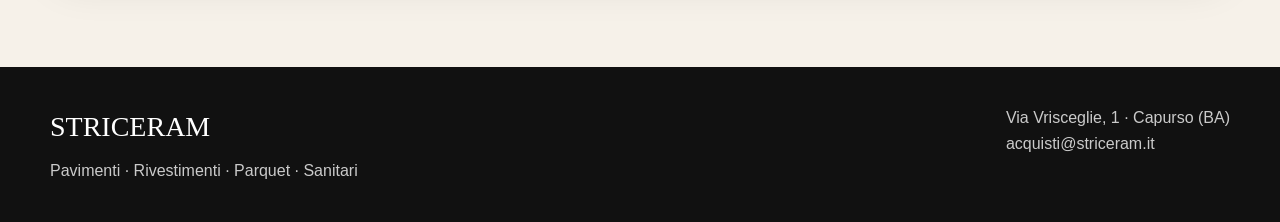
==== commit 15e4797e: "prova" ====
--- a/CODE/index.html
+++ b/CODE/index.html
@@ -3,8 +3,10 @@
 <head>
   <meta charset="UTF-8" />
   <meta name="viewport" content="width=device-width, initial-scale=1.0" />
+
   <title>Striceram | Pavimenti, Rivestimenti, Parquet e Sanitari a Capurso</title>
   <meta name="description" content="Striceram a Capurso, Bari: pavimenti, rivestimenti, parquet, sanitari e soluzioni per l'arredo bagno. Richiedi un preventivo personalizzato." />
+
   <style>
     :root {
       --dark: #171717;
@@ -18,7 +20,15 @@
       --shadow: 0 24px 60px rgba(0,0,0,0.14);
     }
 
-    * { box-sizing: border-box; margin: 0; padding: 0; }
+    * {
+      box-sizing: border-box;
+      margin: 0;
+      padding: 0;
+    }
+
+    html {
+      scroll-behavior: smooth;
+    }
 
     body {
       font-family: Inter, Arial, sans-serif;
@@ -27,7 +37,10 @@
       line-height: 1.6;
     }
 
-    a { color: inherit; text-decoration: none; }
+    a {
+      color: inherit;
+      text-decoration: none;
+    }
 
     .topbar {
       background: var(--dark);
@@ -87,7 +100,10 @@
       color: var(--white);
     }
 
-    .btn-primary:hover { background: var(--soft-dark); transform: translateY(-2px); }
+    .btn-primary:hover {
+      background: var(--soft-dark);
+      transform: translateY(-2px);
+    }
 
     .btn-light {
       background: rgba(255,255,255,0.88);
@@ -95,20 +111,25 @@
       border-color: rgba(255,255,255,0.3);
     }
 
+    .btn-light:hover {
+      background: var(--white);
+      transform: translateY(-2px);
+    }
+
     .hero {
-      min-height: 78vh;
+      min-height: 82vh;
       display: grid;
       align-items: center;
       background:
-        linear-gradient(90deg, rgba(0,0,0,.68), rgba(0,0,0,.18)),
-        url('https://images.unsplash.com/photo-1600566753086-00f18fb6b3ea?auto=format&fit=crop&w=1800&q=80') center/cover;
+        linear-gradient(90deg, rgba(0,0,0,.72), rgba(0,0,0,.22)),
+        url('images/Collezione/collezione-6.jpg') center/cover;
       color: var(--white);
     }
 
     .hero-content {
       max-width: 1180px;
       margin: auto;
-      padding: 90px 22px;
+      padding: 100px 22px;
     }
 
     .eyebrow {
@@ -122,7 +143,7 @@
     }
 
     .hero h1 {
-      max-width: 760px;
+      max-width: 780px;
       font-family: Georgia, 'Times New Roman', serif;
       font-size: clamp(46px, 7vw, 88px);
       line-height: .98;
@@ -130,17 +151,26 @@
     }
 
     .hero p {
-      max-width: 610px;
+      max-width: 640px;
       font-size: 20px;
-      color: rgba(255,255,255,.88);
+      color: rgba(255,255,255,.9);
       margin-bottom: 34px;
     }
 
-    .hero-actions { display: flex; gap: 14px; flex-wrap: wrap; }
-
-    section { padding: 88px 22px; }
-
-    .container { max-width: 1180px; margin: auto; }
+    .hero-actions {
+      display: flex;
+      gap: 14px;
+      flex-wrap: wrap;
+    }
+
+    section {
+      padding: 88px 22px;
+    }
+
+    .container {
+      max-width: 1180px;
+      margin: auto;
+    }
 
     .section-title {
       display: flex;
@@ -157,7 +187,7 @@
     }
 
     .section-title p {
-      max-width: 470px;
+      max-width: 500px;
       color: var(--muted);
     }
 
@@ -182,18 +212,21 @@
       object-fit: cover;
       position: absolute;
       inset: 0;
-      opacity: .78;
+      opacity: .8;
       transition: .35s ease;
     }
 
-    .card:hover img { transform: scale(1.06); opacity: .92; }
+    .card:hover img {
+      transform: scale(1.06);
+      opacity: .94;
+    }
 
     .card-content {
       position: absolute;
       inset: auto 0 0 0;
       padding: 26px;
       color: var(--white);
-      background: linear-gradient(transparent, rgba(0,0,0,.82));
+      background: linear-gradient(transparent, rgba(0,0,0,.84));
     }
 
     .card-content h3 {
@@ -202,58 +235,94 @@
       font-family: Georgia, 'Times New Roman', serif;
     }
 
+    .card-content p {
+      color: rgba(255,255,255,.86);
+      font-size: 15px;
+    }
+
     .about {
       background: var(--white);
     }
-    
+
     .about-grid {
-      display: grid;
-      grid-template-columns: .95fr 1.05fr;
-      gap: 44px;
-      align-items: center;
-    }
-
+      max-width: 980px;
+      margin: auto;
+    }
 
     .about-text h2 {
       font-family: Georgia, 'Times New Roman', serif;
-      font-size: clamp(34px, 4vw, 54px);
+      font-size: clamp(34px, 4vw, 56px);
       line-height: 1.08;
-      margin-bottom: 24px;
-    }
-
-    .about-text p { color: var(--muted); margin-bottom: 18px; font-size: 17px; }
+      margin-bottom: 26px;
+      max-width: 820px;
+    }
+
+    .about-text p {
+      color: var(--muted);
+      margin-bottom: 18px;
+      font-size: 18px;
+      max-width: 880px;
+    }
 
     .features {
       display: grid;
       grid-template-columns: repeat(3,1fr);
       gap: 16px;
-      margin-top: 28px;
+      margin-top: 34px;
     }
 
     .feature {
       border: 1px solid var(--border);
       border-radius: 22px;
-      padding: 22px;
+      padding: 24px;
       background: #faf8f4;
     }
 
-    .feature strong { display: block; margin-bottom: 8px; }
-
-    .gallery-grid {
+    .feature strong {
+      display: block;
+      margin-bottom: 8px;
+      font-size: 17px;
+    }
+
+    .feature {
+      color: var(--muted);
+    }
+
+    .feature strong {
+      color: var(--dark);
+    }
+
+    .collection-grid {
       display: grid;
       grid-template-columns: 1.2fr .8fr .8fr;
-      grid-auto-rows: 250px;
+      grid-auto-rows: 260px;
       gap: 18px;
     }
 
-    .gallery-grid img {
+    .collection-item {
+      position: relative;
+      overflow: hidden;
+      border-radius: 28px;
+      box-shadow: 0 14px 40px rgba(0,0,0,.10);
+      background: var(--dark);
+    }
+
+    .collection-item img {
       width: 100%;
       height: 100%;
       object-fit: cover;
-      border-radius: 28px;
-    }
-
-    .gallery-grid img:first-child { grid-row: span 2; }
+      display: block;
+      transition: .35s ease;
+    }
+
+    .collection-item:hover img {
+      transform: scale(1.05);
+      opacity: .9;
+    }
+
+    .collection-item:first-child {
+      grid-row: span 2;
+    }
 
     .quote {
       background: var(--dark);
@@ -274,7 +343,11 @@
       margin-bottom: 20px;
     }
 
-    .quote p { color: rgba(255,255,255,.76); font-size: 18px; margin-bottom: 28px; }
+    .quote p {
+      color: rgba(255,255,255,.76);
+      font-size: 18px;
+      margin-bottom: 28px;
+    }
 
     .contact-card {
       background: var(--white);
@@ -289,7 +362,9 @@
       border-bottom: 1px solid var(--border);
     }
 
-    .contact-row:last-child { border-bottom: none; }
+    .contact-row:last-child {
+      border-bottom: none;
+    }
 
     .contact-row span {
       display: block;
@@ -329,33 +404,76 @@
     }
 
     @media (max-width: 920px) {
-      .nav-links { display: none; }
-      .categories { grid-template-columns: repeat(2,1fr); }
-      .about-grid, .quote-box { grid-template-columns: 1fr; }
-      .gallery-grid { grid-template-columns: 1fr; grid-auto-rows: 260px; }
-      .gallery-grid img:first-child { grid-row: span 1; }
-      .section-title { display: block; }
-      .section-title p { margin-top: 14px; }
+      .nav-links {
+        display: none;
+      }
+
+      .categories {
+        grid-template-columns: repeat(2,1fr);
+      }
+
+      .quote-box {
+        grid-template-columns: 1fr;
+      }
+
+      .collection-grid {
+        grid-template-columns: 1fr;
+        grid-auto-rows: 280px;
+      }
+
+      .collection-item:first-child {
+        grid-row: span 1;
+      }
+
+      .section-title {
+        display: block;
+      }
+
+      .section-title p {
+        margin-top: 14px;
+      }
     }
 
     @media (max-width: 560px) {
-      .categories, .features { grid-template-columns: 1fr; }
-      .hero { min-height: 74vh; }
-      section { padding: 64px 18px; }
-      .logo { font-size: 25px; }
+      .categories,
+      .features {
+        grid-template-columns: 1fr;
+      }
+
+      .hero {
+        min-height: 76vh;
+      }
+
+      section {
+        padding: 64px 18px;
+      }
+
+      .logo {
+        font-size: 25px;
+      }
+
+      .hero h1 {
+        font-size: 42px;
+      }
+
+      .hero p {
+        font-size: 18px;
+      }
     }
   </style>
 </head>
+
 <body>
   <div class="topbar">Showroom a Capurso · Pavimenti, rivestimenti, parquet e sanitari</div>
 
   <header>
     <nav class="nav">
       <a href="#home" class="logo">STRICERAM</a>
+
       <div class="nav-links">
         <a href="#prodotti">Prodotti</a>
         <a href="#chi-siamo">Chi siamo</a>
-        <a href="#gallery">Galleria</a>
+        <a href="#collezione">Collezione</a>
         <a href="#dove-siamo">Dove siamo</a>
         <a class="btn btn-primary" href="mailto:acquisti@striceram.it?subject=Richiesta%20preventivo%20Striceram">Richiedi preventivo</a>
       </div>
@@ -363,11 +481,16 @@
   </header>
 
   <main id="home">
+
     <section class="hero">
       <div class="hero-content">
         <span class="eyebrow">Striceram · Capurso, Bari</span>
-        <h1>Materiali, design e consulenza per trasformare ogni ambiente.</h1>
-        <p>Soluzioni selezionate per pavimenti, rivestimenti, parquet e arredo bagno. Visita il nostro showroom e lasciati guidare nella scelta più adatta al tuo progetto.</p>
+        <h1>Bagni, superfici e materiali per ambienti da vivere.</h1>
+        <p>
+          Pavimenti, rivestimenti, parquet, sanitari e soluzioni per l’arredo bagno.
+          Nel nostro showroom ti aiutiamo a trasformare ogni idea in un progetto concreto, elegante e funzionale.
+        </p>
+
         <div class="hero-actions">
           <a class="btn btn-primary" href="mailto:acquisti@striceram.it?subject=Richiesta%20preventivo%20Striceram">Richiedi un preventivo</a>
           <a class="btn btn-light" href="#prodotti">Scopri le soluzioni</a>
@@ -379,25 +502,43 @@
       <div class="container">
         <div class="section-title">
           <h2>Soluzioni per la casa e il bagno</h2>
-          <p>Una selezione pensata per chi cerca qualità, resistenza e uno stile capace di valorizzare ogni spazio, dal progetto residenziale alla ristrutturazione completa.</p>
+          <p>
+            Una selezione pensata per chi cerca qualità, resistenza e uno stile capace di valorizzare ogni spazio,
+            dal progetto residenziale alla ristrutturazione completa.
+          </p>
         </div>
 
         <div class="categories">
           <article class="card">
-            <img src="images/Categorie/Pavimenti.png" alt="Ceramiche e pavimenti moderni" />
-            <div class="card-content"><h3>Pavimenti</h3><p>Gres, ceramiche e superfici per interni ed esterni.</p></div>
+            <img src="images/Categorie/Pavimenti.png" alt="Pavimenti moderni in gres e ceramica" />
+            <div class="card-content">
+              <h3>Pavimenti</h3>
+              <p>Gres, ceramiche e superfici per interni ed esterni.</p>
+            </div>
           </article>
+
           <article class="card">
-            <img src="images/Categorie/Parquet.png" alt="Parquet e superfici in legno" />
-            <div class="card-content"><h3>Parquet</h3><p>Calore naturale e materiali raffinati per la casa.</p></div>
+            <img src="images/Categorie/Parquet.png" alt="Parquet e superfici effetto legno" />
+            <div class="card-content">
+              <h3>Parquet</h3>
+              <p>Calore naturale e finiture raffinate per ambienti accoglienti.</p>
+            </div>
           </article>
+
           <article class="card">
-            <img src="images/Categorie/Arredo bagno.png" />
-            <div class="card-content"><h3>Arredo bagno</h3><p>Soluzioni di design per l'arredo bagno.</p></div>
+            <img src="images/Categorie/Arredo bagno.png" alt="Arredo bagno moderno e contemporaneo" />
+            <div class="card-content">
+              <h3>Arredo bagno</h3>
+              <p>Mobili, superfici e dettagli coordinati per bagni eleganti e contemporanei.</p>
+            </div>
           </article>
+
           <article class="card">
-            <img src="images/Categorie/Sanitari.png" />
-            <div class="card-content"><h3>Sanitari</h3><p>Soluzioni funzionali e di design per il bagno.</p></div>
+            <img src="images/Categorie/Sanitari.png" alt="Sanitari moderni per bagno" />
+            <div class="card-content">
+              <h3>Sanitari</h3>
+              <p>Soluzioni funzionali e di design per completare ogni ambiente bagno.</p>
+            </div>
           </article>
         </div>
       </div>
@@ -407,50 +548,116 @@
       <div class="container about-grid">
         <div class="about-text">
           <span class="eyebrow">Chi siamo</span>
-          <h2>Una realtà pugliese al servizio di chi progetta spazi da vivere.</h2>
-          <p>Striceram è una realtà consolidata nel panorama pugliese, specializzata nella fornitura di pavimenti, rivestimenti, parquet, sanitari e soluzioni per l’arredo bagno.</p>
-          <p>L’azienda accompagna privati, tecnici e professionisti nella scelta dei materiali più adatti, con un’attenzione costante alla qualità, alla durabilità e all’equilibrio estetico degli ambienti.</p>
-          <p>Nel nostro showroom trovi professionalità, competenza e una selezione di prodotti perfetta per ristrutturazioni, nuove abitazioni e progetti su misura.</p>
+          <h2>Uno showroom dove materiali, tecnica e gusto prendono forma.</h2>
+
+          <p>
+            Striceram nasce a Capurso come punto di riferimento per chi desidera scegliere pavimenti,
+            rivestimenti, parquet, sanitari e soluzioni per l’arredo bagno con attenzione alla qualità,
+            all’estetica e al risultato finale.
+          </p>
+
+          <p>
+            Non proponiamo semplicemente prodotti: accompagniamo ogni cliente nella costruzione di un ambiente
+            coerente, funzionale e bello da vivere, aiutandolo a orientarsi tra materiali, formati, colori e finiture.
+          </p>
+
+          <p>
+            Nel nostro showroom privati, tecnici e professionisti trovano una selezione curata di soluzioni per la casa
+            e il bagno, pensata per ristrutturazioni, nuove abitazioni e progetti su misura.
+          </p>
+
+          <p>
+            Crediamo che ogni spazio debba raccontare chi lo vive. Per questo uniamo esperienza, consulenza
+            e attenzione al dettaglio, con l’obiettivo di trasformare ogni scelta in un progetto concreto,
+            affidabile e duraturo.
+          </p>
+
           <div class="features">
-            <div class="feature"><strong>Consulenza</strong>Supporto nella scelta di materiali, formati e finiture.</div>
-            <div class="feature"><strong>Qualità</strong>Prodotti selezionati per affidabilità e resa estetica.</div>
-            <div class="feature"><strong>Territorio</strong>Un punto di riferimento a Capurso e nell’area barese.</div>
+            <div class="feature">
+              <strong>Consulenza</strong>
+              Ti guidiamo nella scelta di materiali, formati, colori e finiture.
+            </div>
+
+            <div class="feature">
+              <strong>Selezione</strong>
+              Proponiamo soluzioni pensate per qualità, estetica e durata nel tempo.
+            </div>
+
+            <div class="feature">
+              <strong>Affidabilità</strong>
+              Esperienza, attenzione al cliente e soluzioni pensate per durare nel tempo.
+            </div>
           </div>
         </div>
       </div>
     </section>
 
-   <section class="about" id="chi-siamo">
-  <div class="container about-grid">
-    <div class="about-text">
-      <span class="eyebrow">Chi siamo</span>
-      <h2>Uno showroom dove materiali, tecnica e gusto prendono forma.</h2>
-      <p>Striceram nasce a Capurso come punto di riferimento per chi desidera scegliere pavimenti, rivestimenti, parquet, sanitari e soluzioni per l’arredo bagno con attenzione alla qualità e al risultato finale.</p>
-      <p>Non proponiamo semplicemente prodotti: accompagniamo ogni cliente nella costruzione di un ambiente coerente, funzionale e bello da vivere, aiutandolo a orientarsi tra materiali, formati, colori e finiture.</p>
-      <p>Nel nostro showroom privati, tecnici e professionisti trovano una selezione curata di soluzioni per la casa e il bagno, pensata per ristrutturazioni, nuove abitazioni e progetti su misura.</p>
-      <p>Crediamo che ogni spazio debba raccontare chi lo vive. Per questo uniamo esperienza, professionalità e attenzione al dettaglio, con l’obiettivo di trasformare ogni scelta in un progetto concreto e duraturo.</p>
-
-      <div class="features">
-        <div class="feature"><strong>Consulenza</strong>Ti guidiamo nella scelta di materiali, formati, colori e finiture.</div>
-        <div class="feature"><strong>Qualità</strong>Proponiamo soluzioni pensate per qualità, estetica e durata nel tempo.</div>
-        <div class="feature"><strong>Territorio</strong>Una presenza consolidata sul territorio al servizio di numerosi privati e professionisti.</div>
-      </div>
-    </div>
-  </div>
-</section>
+    <section id="collezione">
+      <div class="container">
+        <div class="section-title">
+          <h2>Collezione</h2>
+          <p>
+            Bagni, rivestimenti, superfici materiche e dettagli d’arredo:
+            una selezione di ispirazioni per immaginare il risultato finale del tuo progetto.
+          </p>
+        </div>
+
+        <div class="collection-grid">
+          <div class="collection-item">
+            <img src="images/Collezione/collezione-1.jpg" alt="Bagno moderno con lavabo e rivestimenti chiari" />
+          </div>
+
+          <div class="collection-item">
+            <img src="images/Collezione/collezione-2.jpg" alt="Bagno contemporaneo con rivestimenti materici" />
+          </div>
+
+          <div class="collection-item">
+            <img src="images/Collezione/collezione-3.jpg" alt="Bagno in effetto marmo con lavabo doppio" />
+          </div>
+
+          <div class="collection-item">
+            <img src="images/Collezione/collezione-4.jpg" alt="Bagno elegante con doccia e rivestimenti chiari" />
+          </div>
+
+          <div class="collection-item">
+            <img src="images/Collezione/collezione-5.jpg" alt="Bagno dal design caldo con vasca e lavabi" />
+          </div>
+
+          <div class="collection-item">
+            <img src="images/Collezione/collezione-6.jpg" alt="Bagno moderno con sanitari sospesi" />
+          </div>
+        </div>
+      </div>
+    </section>
 
     <section class="quote" id="preventivo">
       <div class="container quote-box">
         <div>
           <span class="eyebrow">Preventivi e consulenza</span>
           <h2>Hai un progetto? Raccontacelo.</h2>
-          <p>Per informazioni sui prodotti, disponibilità o preventivi personalizzati, scrivici via email. Ti aiuteremo a individuare la soluzione più adatta alle tue esigenze.</p>
+          <p>
+            Per informazioni sui prodotti, disponibilità o preventivi personalizzati, scrivici via email.
+            Ti aiuteremo a individuare la soluzione più adatta alle tue esigenze.
+          </p>
+
           <a class="btn btn-light" href="mailto:acquisti@striceram.it?subject=Richiesta%20preventivo%20Striceram">Scrivi a Striceram</a>
         </div>
+
         <div class="contact-card">
-          <div class="contact-row"><span>Email</span><strong><a href="mailto:acquisti@striceram.it">acquisti@striceram.it</a></strong></div>
-          <div class="contact-row"><span>Indirizzo</span><strong>Via Vrisceglie, 1 · Capurso (BA)</strong></div>
-          <div class="contact-row"><span>Consigliato</span><strong>Porta misure, foto o planimetria: potremo consigliarti meglio.</strong></div>
+          <div class="contact-row">
+            <span>Email</span>
+            <strong><a href="mailto:acquisti@striceram.it">acquisti@striceram.it</a></strong>
+          </div>
+
+          <div class="contact-row">
+            <span>Indirizzo</span>
+            <strong>Via Vrisceglie, 1 · Capurso (BA)</strong>
+          </div>
+
+          <div class="contact-row">
+            <span>Consigliato</span>
+            <strong>Porta misure, foto o planimetria: potremo consigliarti meglio.</strong>
+          </div>
         </div>
       </div>
     </section>
@@ -459,11 +666,20 @@
       <div class="container">
         <div class="section-title">
           <h2>Dove siamo</h2>
-          <p>Ti aspettiamo nel nostro showroom in Via Vrisceglie, 1 a Capurso, in provincia di Bari.</p>
-        </div>
-        <iframe title="Indicazioni per Striceram Capurso" src="https://www.google.com/maps/place/Striceram+Soluzioni+per+Abitare/@41.0322779,16.9173523,18.31z/data=!4m6!3m5!1s0x1347c1dc02ead0b9:0x24cd8cad7d78b754!8m2!3d41.0322925!4d16.9179944!16s%2Fg%2F11f15mpx1f?entry=ttu&g_ep=EgoyMDI2MDUxNy4wIKXMDSoASAFQAw%3D%3D" loading="lazy"></iframe>
+          <p>
+            Ti aspettiamo nel nostro showroom in Via Vrisceglie, 1 a Capurso, in provincia di Bari.
+          </p>
+        </div>
+
+        <iframe
+          title="Indicazioni per Striceram Capurso"
+          src="https://www.google.com/maps?q=41.0322682,16.9182076&z=20&output=embed"
+          loading="lazy"
+          referrerpolicy="no-referrer-when-downgrade">
+        </iframe>
       </div>
     </section>
+
   </main>
 
   <footer>
@@ -472,11 +688,13 @@
         <div class="footer-logo">STRICERAM</div>
         <p>Pavimenti · Rivestimenti · Parquet · Sanitari</p>
       </div>
+
       <div>
         <p>Via Vrisceglie, 1 · Capurso (BA)</p>
         <p><a href="mailto:acquisti@striceram.it">acquisti@striceram.it</a></p>
       </div>
     </div>
   </footer>
+
 </body>
-</html>
+</html>
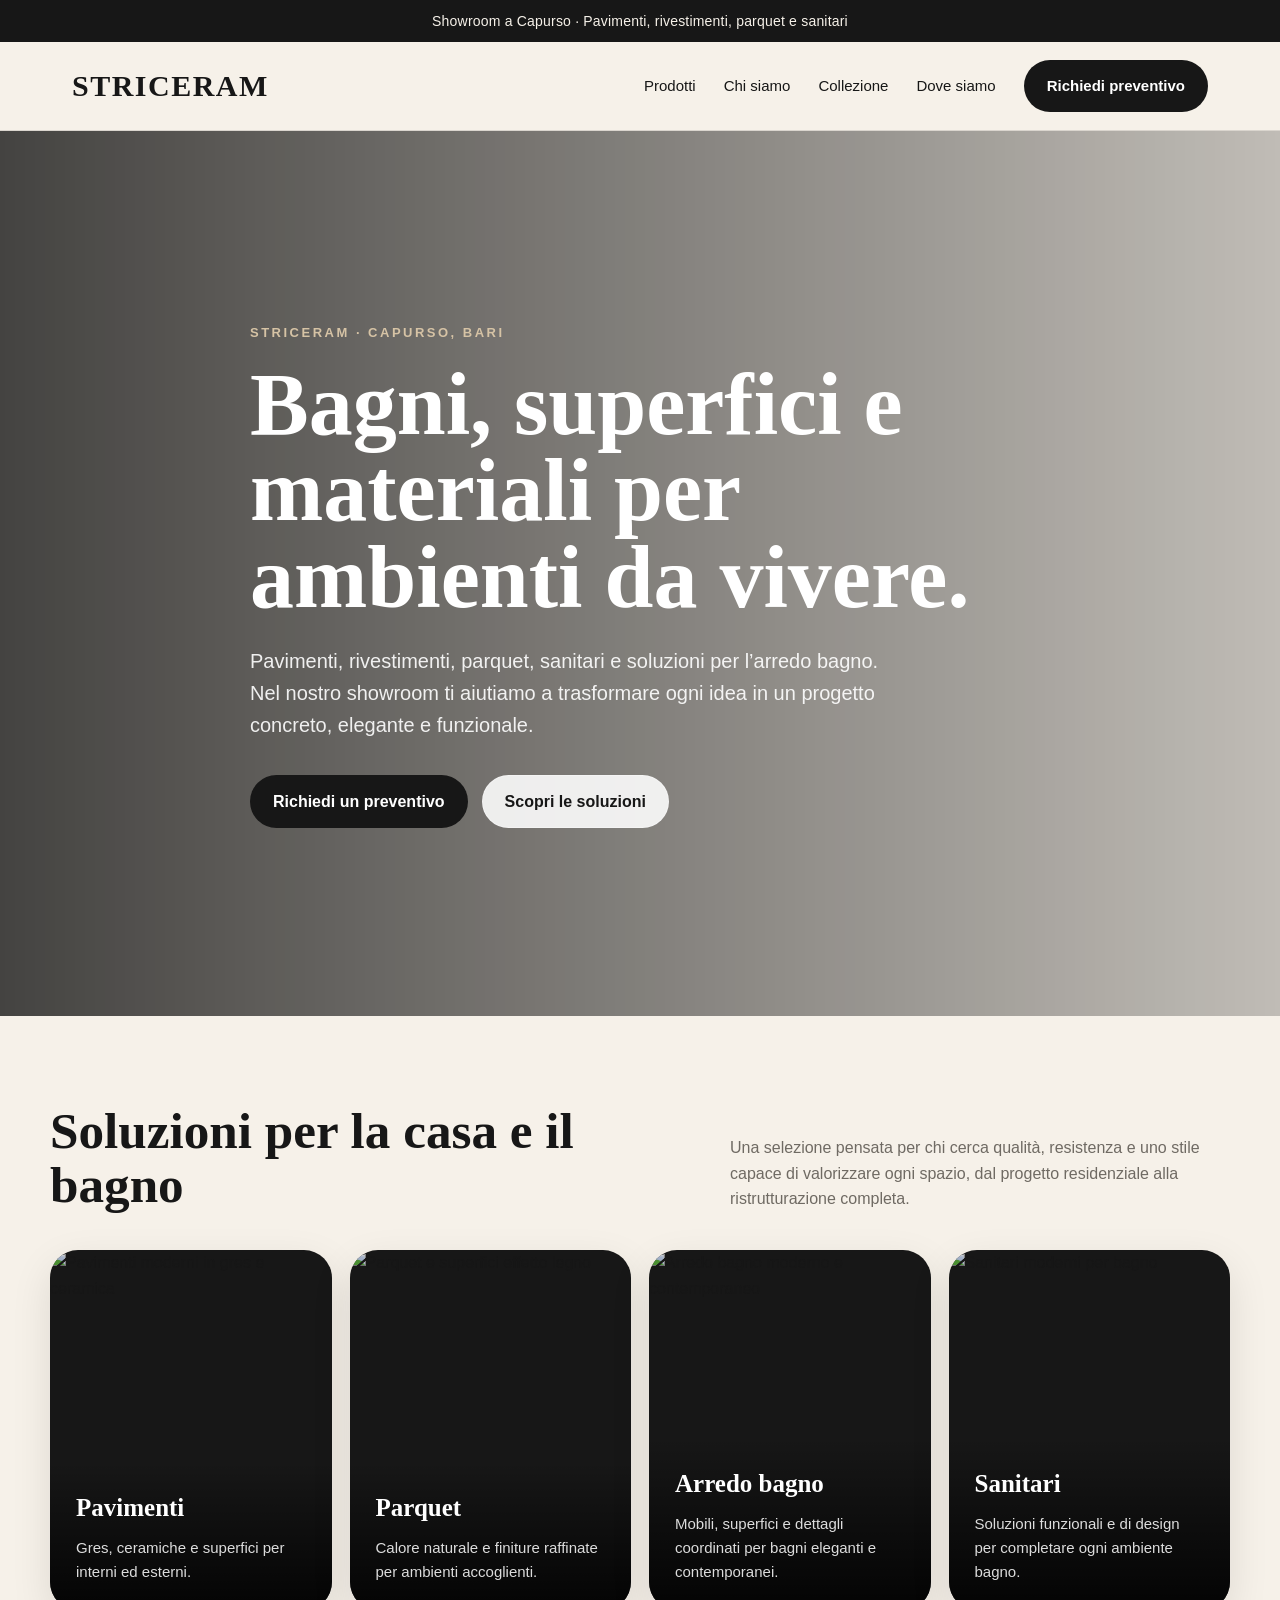
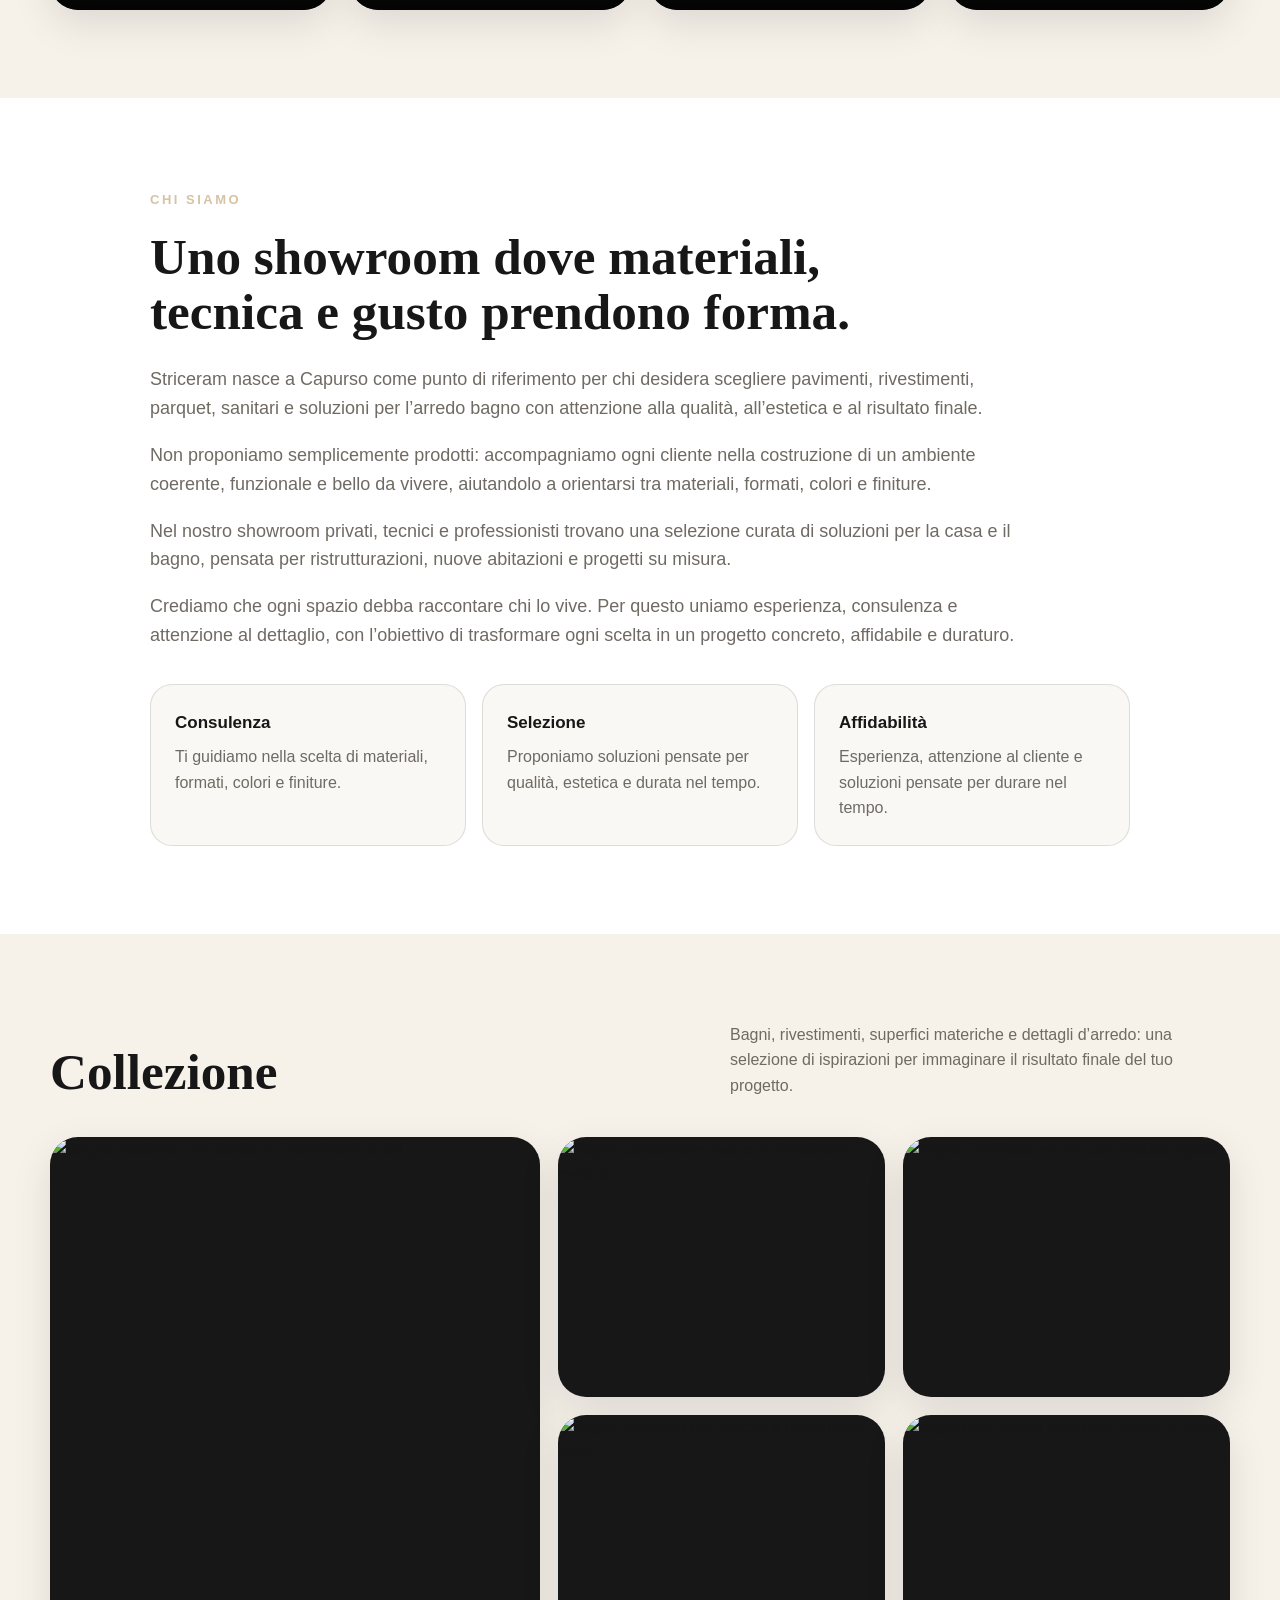
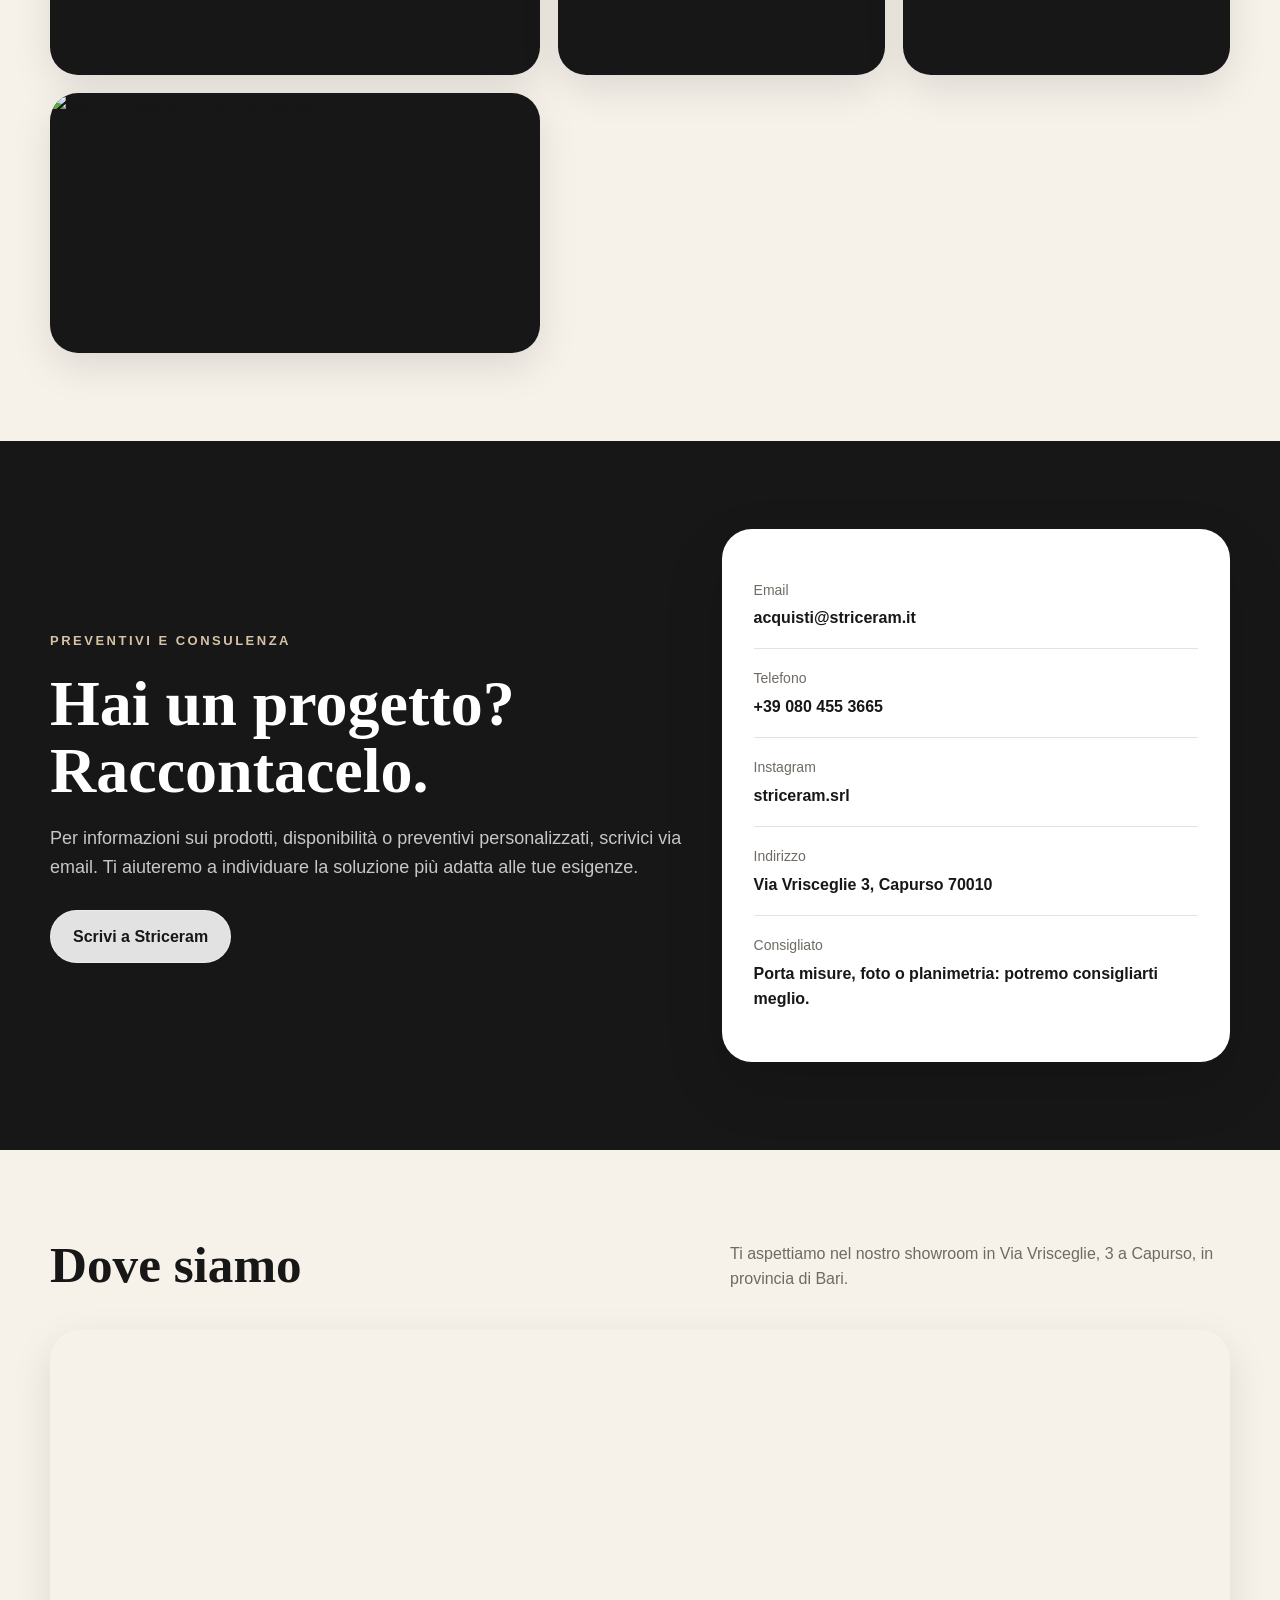
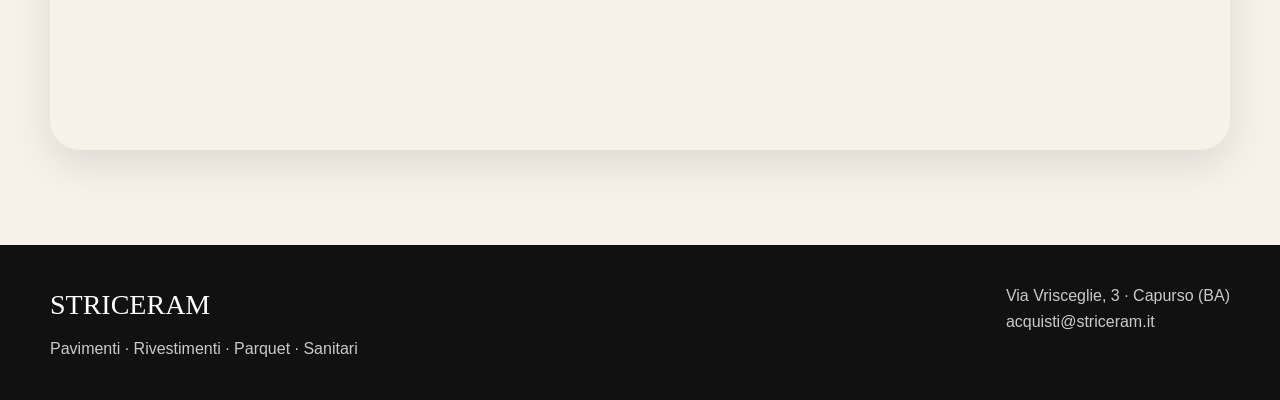
==== commit c5b37b4e: "Update index.html" ====
--- a/CODE/index.html
+++ b/CODE/index.html
@@ -644,22 +644,31 @@
         </div>
 
         <div class="contact-card">
-          <div class="contact-row">
-            <span>Email</span>
-            <strong><a href="mailto:acquisti@striceram.it">acquisti@striceram.it</a></strong>
-          </div>
-
-          <div class="contact-row">
-            <span>Indirizzo</span>
-            <strong>Via Vrisceglie, 1 · Capurso (BA)</strong>
-          </div>
-
-          <div class="contact-row">
-            <span>Consigliato</span>
-            <strong>Porta misure, foto o planimetria: potremo consigliarti meglio.</strong>
-          </div>
-        </div>
-      </div>
+  <div class="contact-row">
+    <span>Email</span>
+    <strong><a href="mailto:acquisti@striceram.it">acquisti@striceram.it</a></strong>
+  </div>
+
+  <div class="contact-row">
+    <span>Telefono</span>
+    <strong><a href="tel:+390804553665">+39 080 455 3665</a></strong>
+  </div>
+
+  <div class="contact-row">
+    <span>Instagram</span>
+    <strong><a href="https://www.instagram.com/striceram.srl/" target="_blank">striceram.srl</a></strong>
+  </div>
+
+  <div class="contact-row">
+    <span>Indirizzo</span>
+    <strong>Via Vrisceglie 3, Capurso 70010</strong>
+  </div>
+
+  <div class="contact-row">
+    <span>Consigliato</span>
+    <strong>Porta misure, foto o planimetria: potremo consigliarti meglio.</strong>
+  </div>
+</div>
     </section>
 
     <section class="map" id="dove-siamo">
@@ -667,7 +676,7 @@
         <div class="section-title">
           <h2>Dove siamo</h2>
           <p>
-            Ti aspettiamo nel nostro showroom in Via Vrisceglie, 1 a Capurso, in provincia di Bari.
+            Ti aspettiamo nel nostro showroom in Via Vrisceglie, 3 a Capurso, in provincia di Bari.
           </p>
         </div>
 
@@ -690,7 +699,7 @@
       </div>
 
       <div>
-        <p>Via Vrisceglie, 1 · Capurso (BA)</p>
+        <p>Via Vrisceglie, 3 · Capurso (BA)</p>
         <p><a href="mailto:acquisti@striceram.it">acquisti@striceram.it</a></p>
       </div>
     </div>
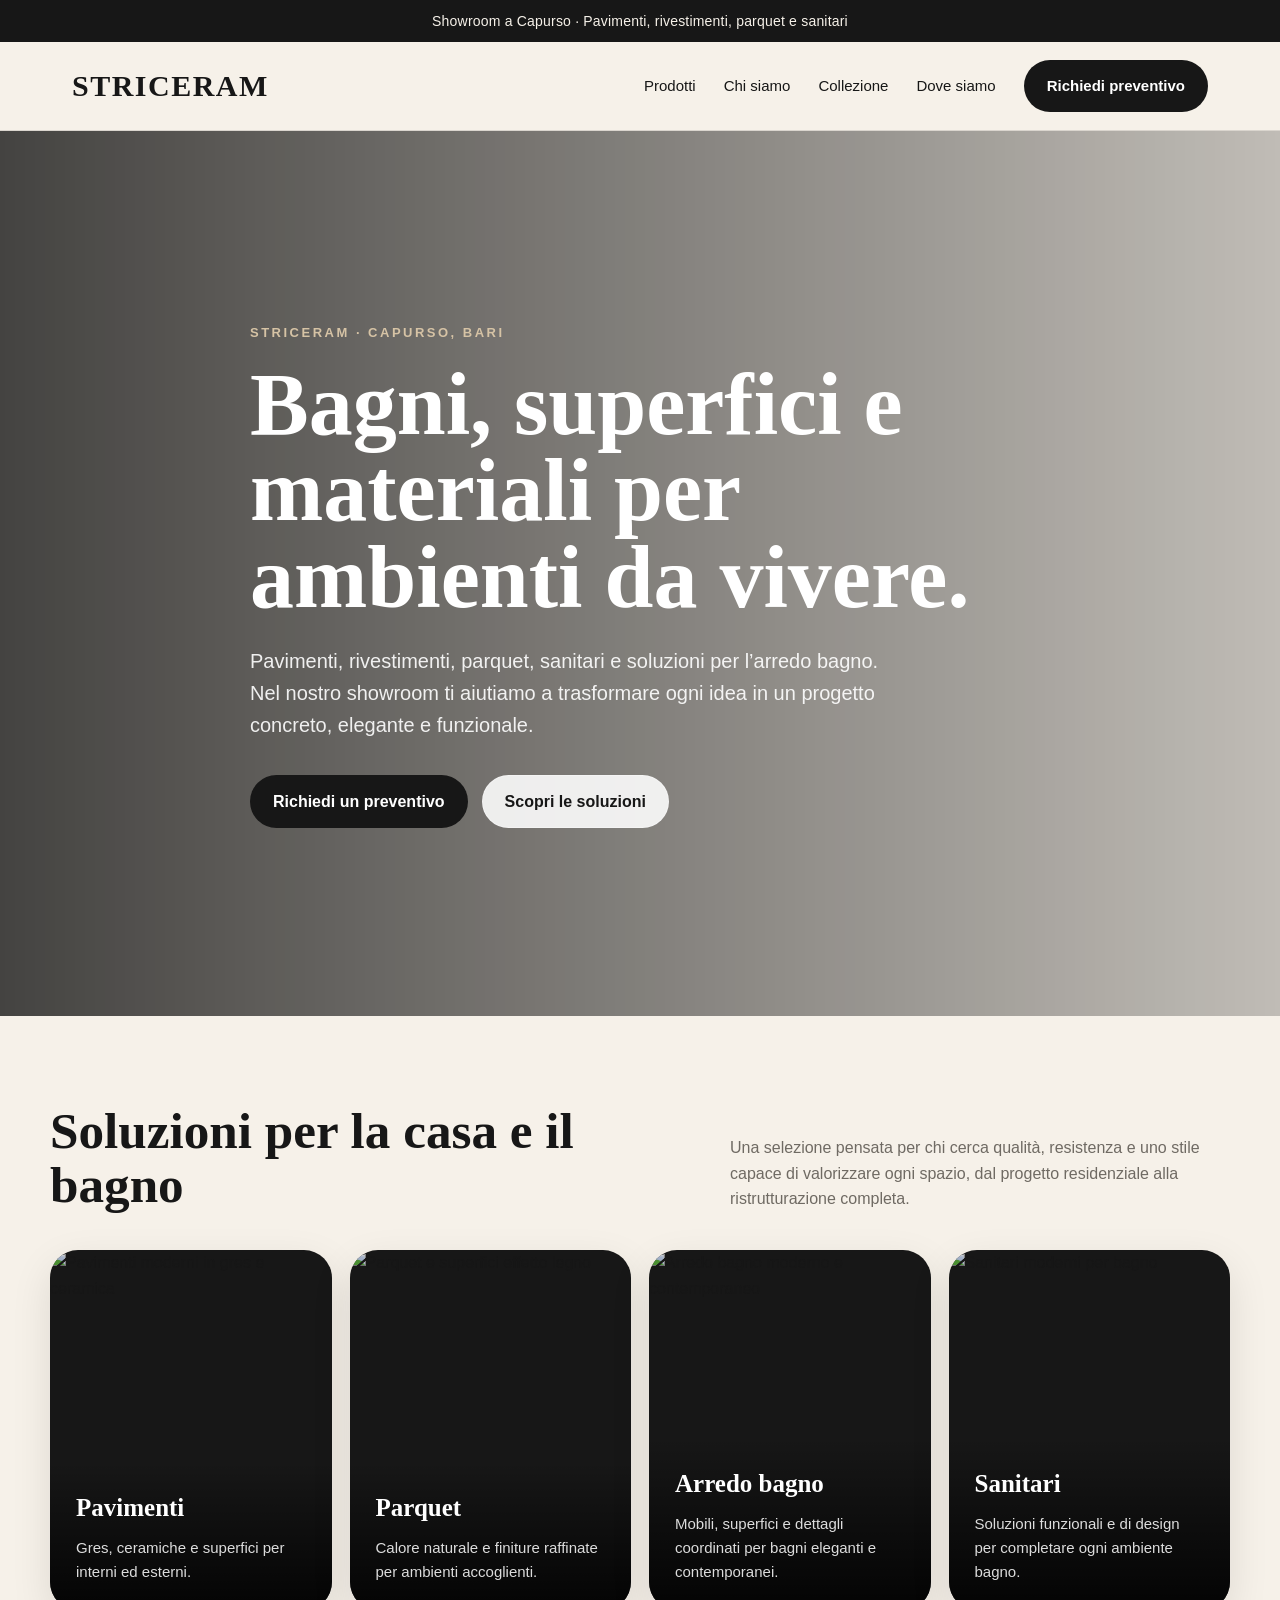
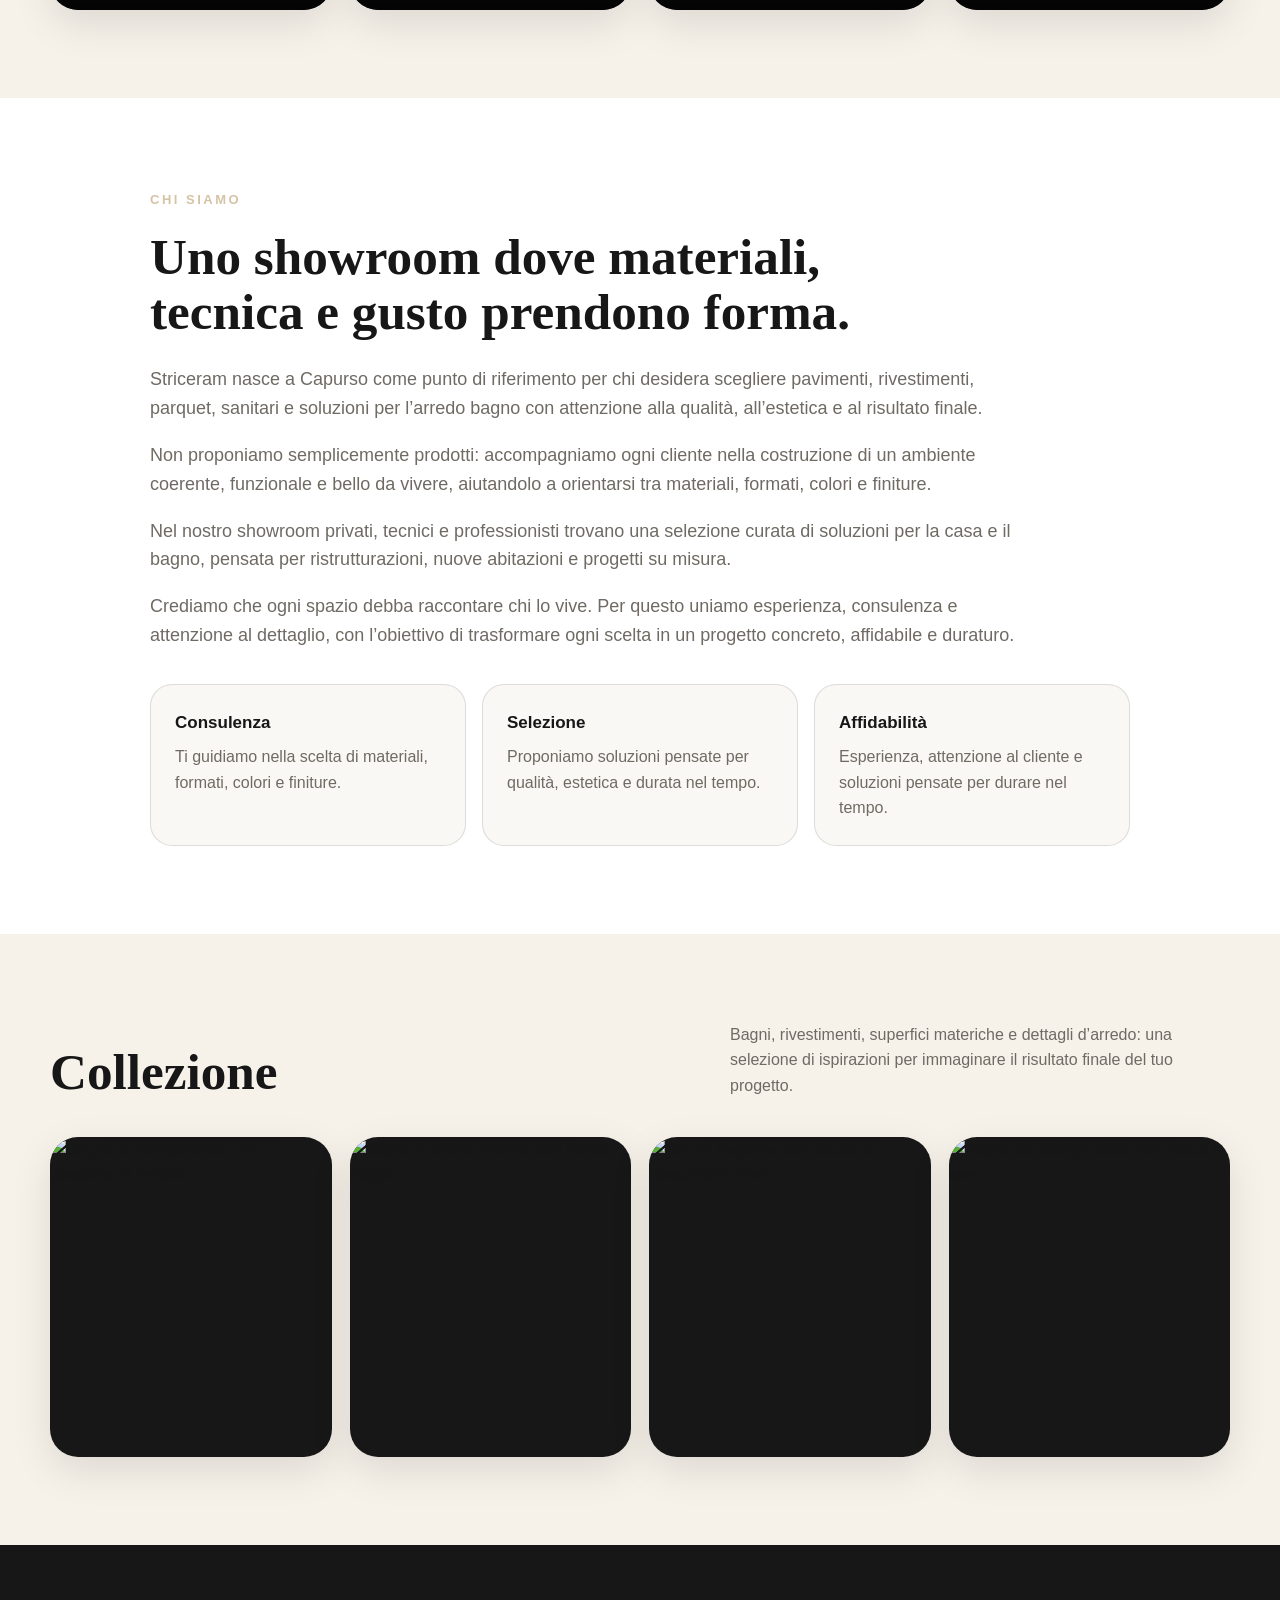
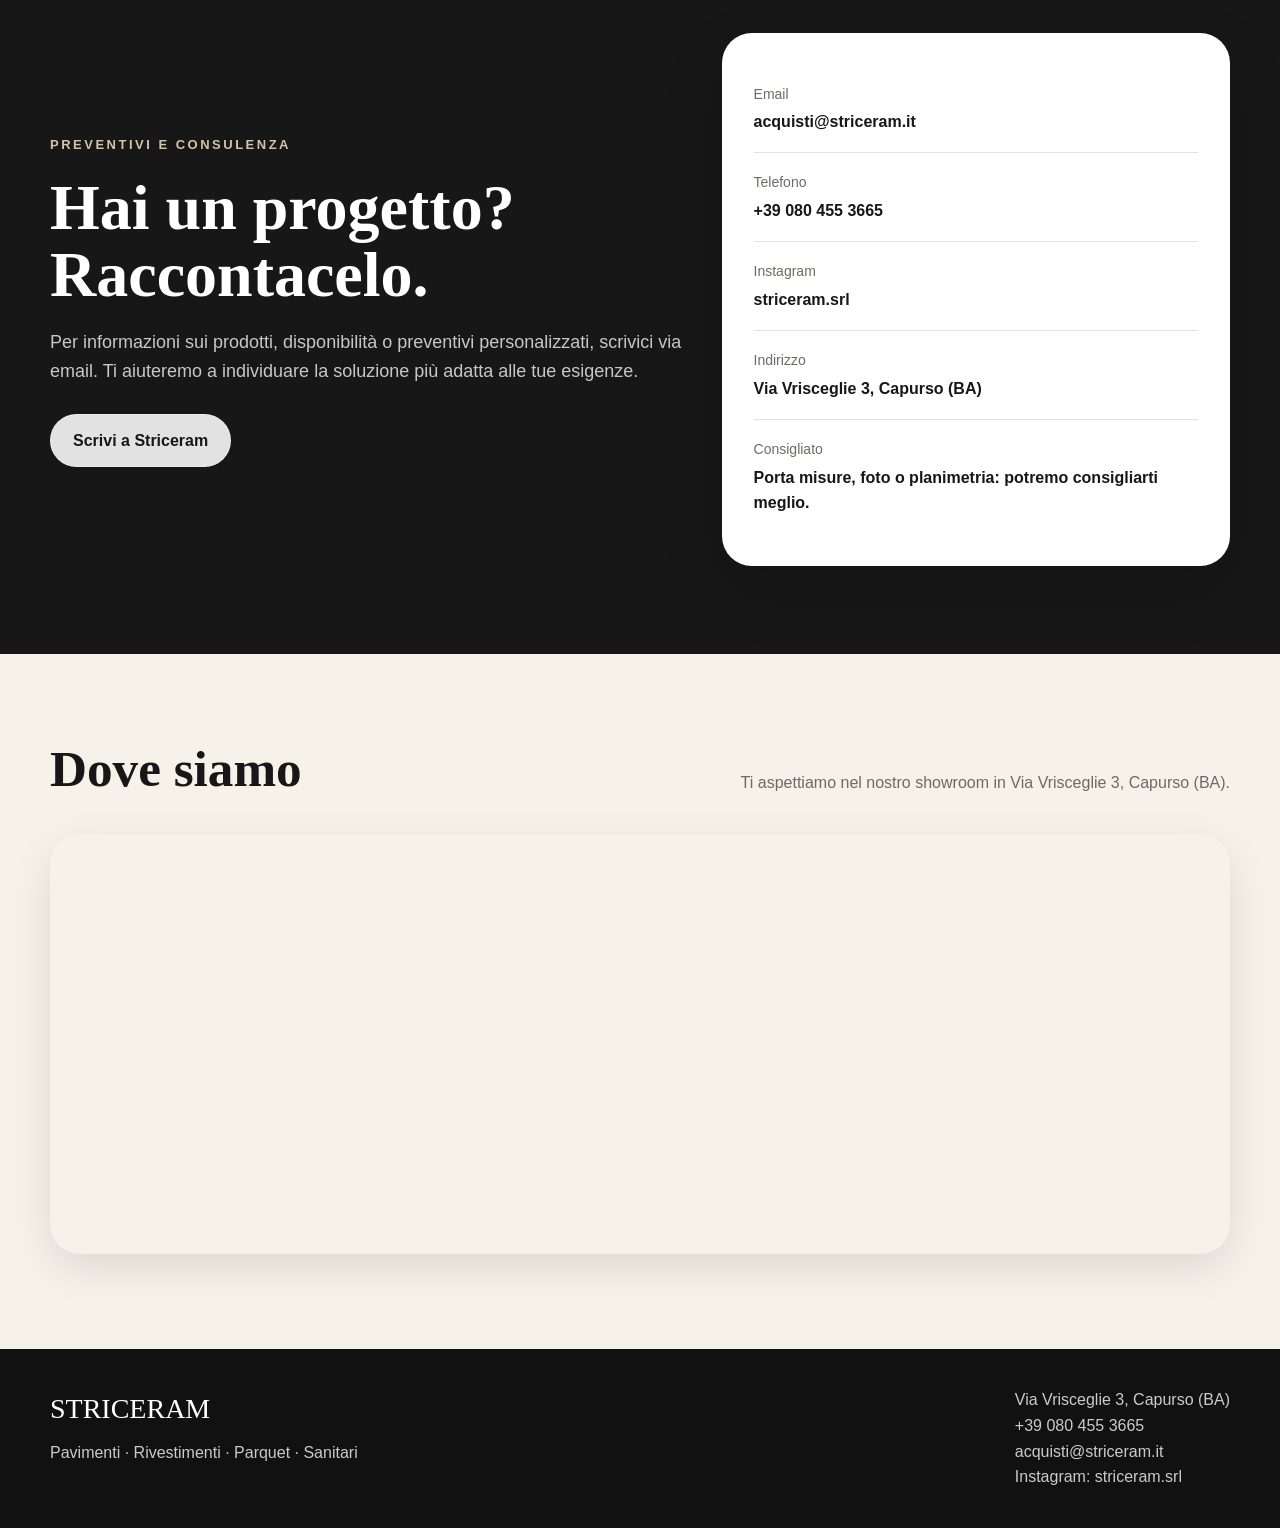
==== commit eadfb2c4: "hs" ====
--- a/CODE/index.html
+++ b/CODE/index.html
@@ -122,7 +122,7 @@
       align-items: center;
       background:
         linear-gradient(90deg, rgba(0,0,0,.72), rgba(0,0,0,.22)),
-        url('images/Collezione/collezione-6.jpg') center/cover;
+        url('images/Collezione/collezione-5.jpg') center/cover;
       color: var(--white);
     }
 
@@ -276,26 +276,20 @@
       border-radius: 22px;
       padding: 24px;
       background: #faf8f4;
+      color: var(--muted);
     }
 
     .feature strong {
       display: block;
       margin-bottom: 8px;
       font-size: 17px;
-    }
-
-    .feature {
-      color: var(--muted);
-    }
-
-    .feature strong {
       color: var(--dark);
     }
 
     .collection-grid {
       display: grid;
-      grid-template-columns: 1.2fr .8fr .8fr;
-      grid-auto-rows: 260px;
+      grid-template-columns: repeat(4, 1fr);
+      grid-auto-rows: 320px;
       gap: 18px;
     }
 
@@ -318,10 +312,6 @@
     .collection-item:hover img {
       transform: scale(1.05);
       opacity: .9;
-    }
-
-    .collection-item:first-child {
-      grid-row: span 2;
     }
 
     .quote {
@@ -417,12 +407,8 @@
       }
 
       .collection-grid {
-        grid-template-columns: 1fr;
+        grid-template-columns: repeat(2, 1fr);
         grid-auto-rows: 280px;
-      }
-
-      .collection-item:first-child {
-        grid-row: span 1;
       }
 
       .section-title {
@@ -436,7 +422,8 @@
 
     @media (max-width: 560px) {
       .categories,
-      .features {
+      .features,
+      .collection-grid {
         grid-template-columns: 1fr;
       }
 
@@ -604,10 +591,6 @@
 
         <div class="collection-grid">
           <div class="collection-item">
-            <img src="images/Collezione/collezione-1.jpg" alt="Bagno moderno con lavabo e rivestimenti chiari" />
-          </div>
-
-          <div class="collection-item">
             <img src="images/Collezione/collezione-2.jpg" alt="Bagno contemporaneo con rivestimenti materici" />
           </div>
 
@@ -621,10 +604,6 @@
 
           <div class="collection-item">
             <img src="images/Collezione/collezione-5.jpg" alt="Bagno dal design caldo con vasca e lavabi" />
-          </div>
-
-          <div class="collection-item">
-            <img src="images/Collezione/collezione-6.jpg" alt="Bagno moderno con sanitari sospesi" />
           </div>
         </div>
       </div>
@@ -644,31 +623,32 @@
         </div>
 
         <div class="contact-card">
-  <div class="contact-row">
-    <span>Email</span>
-    <strong><a href="mailto:acquisti@striceram.it">acquisti@striceram.it</a></strong>
-  </div>
-
-  <div class="contact-row">
-    <span>Telefono</span>
-    <strong><a href="tel:+390804553665">+39 080 455 3665</a></strong>
-  </div>
-
-  <div class="contact-row">
-    <span>Instagram</span>
-    <strong><a href="https://www.instagram.com/striceram.srl/" target="_blank">striceram.srl</a></strong>
-  </div>
-
-  <div class="contact-row">
-    <span>Indirizzo</span>
-    <strong>Via Vrisceglie 3, Capurso 70010</strong>
-  </div>
-
-  <div class="contact-row">
-    <span>Consigliato</span>
-    <strong>Porta misure, foto o planimetria: potremo consigliarti meglio.</strong>
-  </div>
-</div>
+          <div class="contact-row">
+            <span>Email</span>
+            <strong><a href="mailto:acquisti@striceram.it">acquisti@striceram.it</a></strong>
+          </div>
+
+          <div class="contact-row">
+            <span>Telefono</span>
+            <strong><a href="tel:+390804553665">+39 080 455 3665</a></strong>
+          </div>
+
+          <div class="contact-row">
+            <span>Instagram</span>
+            <strong><a href="https://www.instagram.com/striceram.srl/" target="_blank">striceram.srl</a></strong>
+          </div>
+
+          <div class="contact-row">
+            <span>Indirizzo</span>
+            <strong>Via Vrisceglie 3, Capurso (BA)</strong>
+          </div>
+
+          <div class="contact-row">
+            <span>Consigliato</span>
+            <strong>Porta misure, foto o planimetria: potremo consigliarti meglio.</strong>
+          </div>
+        </div>
+      </div>
     </section>
 
     <section class="map" id="dove-siamo">
@@ -676,7 +656,7 @@
         <div class="section-title">
           <h2>Dove siamo</h2>
           <p>
-            Ti aspettiamo nel nostro showroom in Via Vrisceglie, 3 a Capurso, in provincia di Bari.
+            Ti aspettiamo nel nostro showroom in Via Vrisceglie 3, Capurso (BA).
           </p>
         </div>
 
@@ -699,8 +679,10 @@
       </div>
 
       <div>
-        <p>Via Vrisceglie, 3 · Capurso (BA)</p>
+        <p>Via Vrisceglie 3, Capurso (BA)</p>
+        <p><a href="tel:+390804553665">+39 080 455 3665</a></p>
         <p><a href="mailto:acquisti@striceram.it">acquisti@striceram.it</a></p>
+        <p><a href="https://www.instagram.com/striceram.srl/" target="_blank">Instagram: striceram.srl</a></p>
       </div>
     </div>
   </footer>
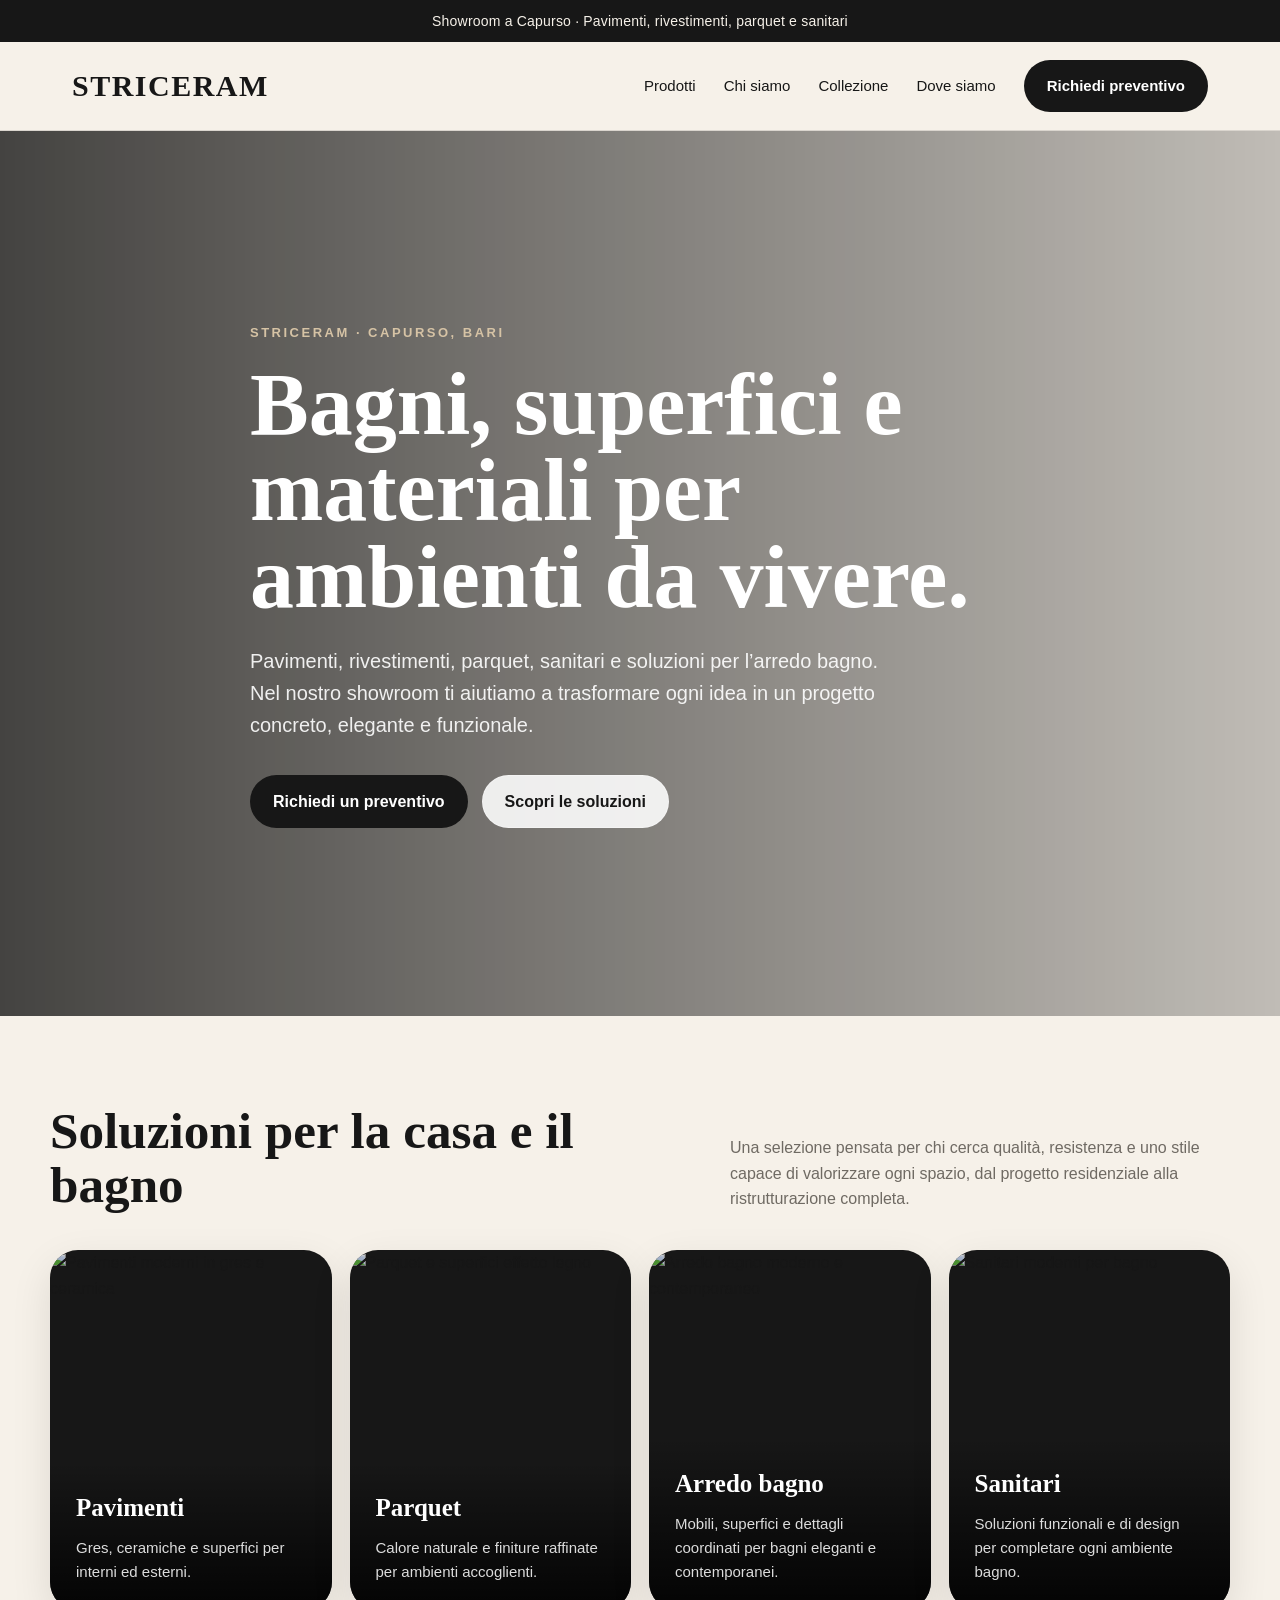
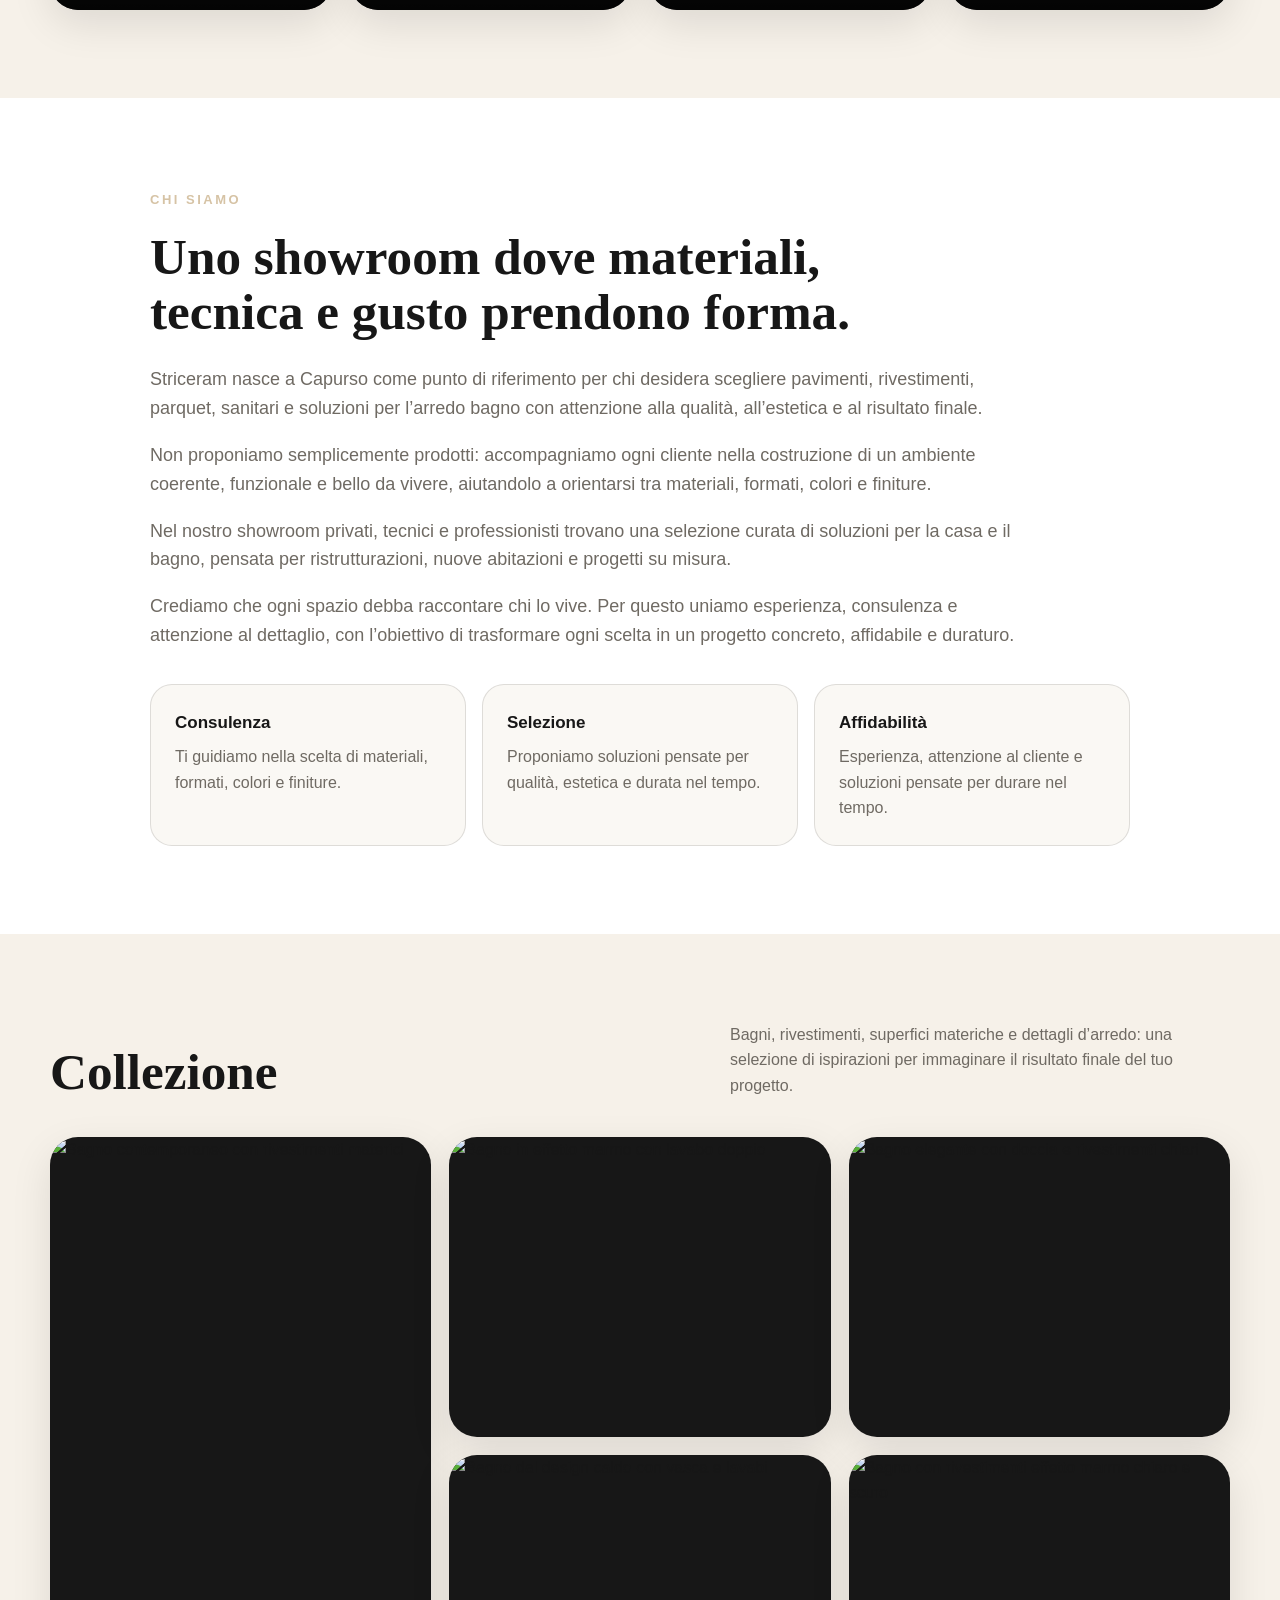
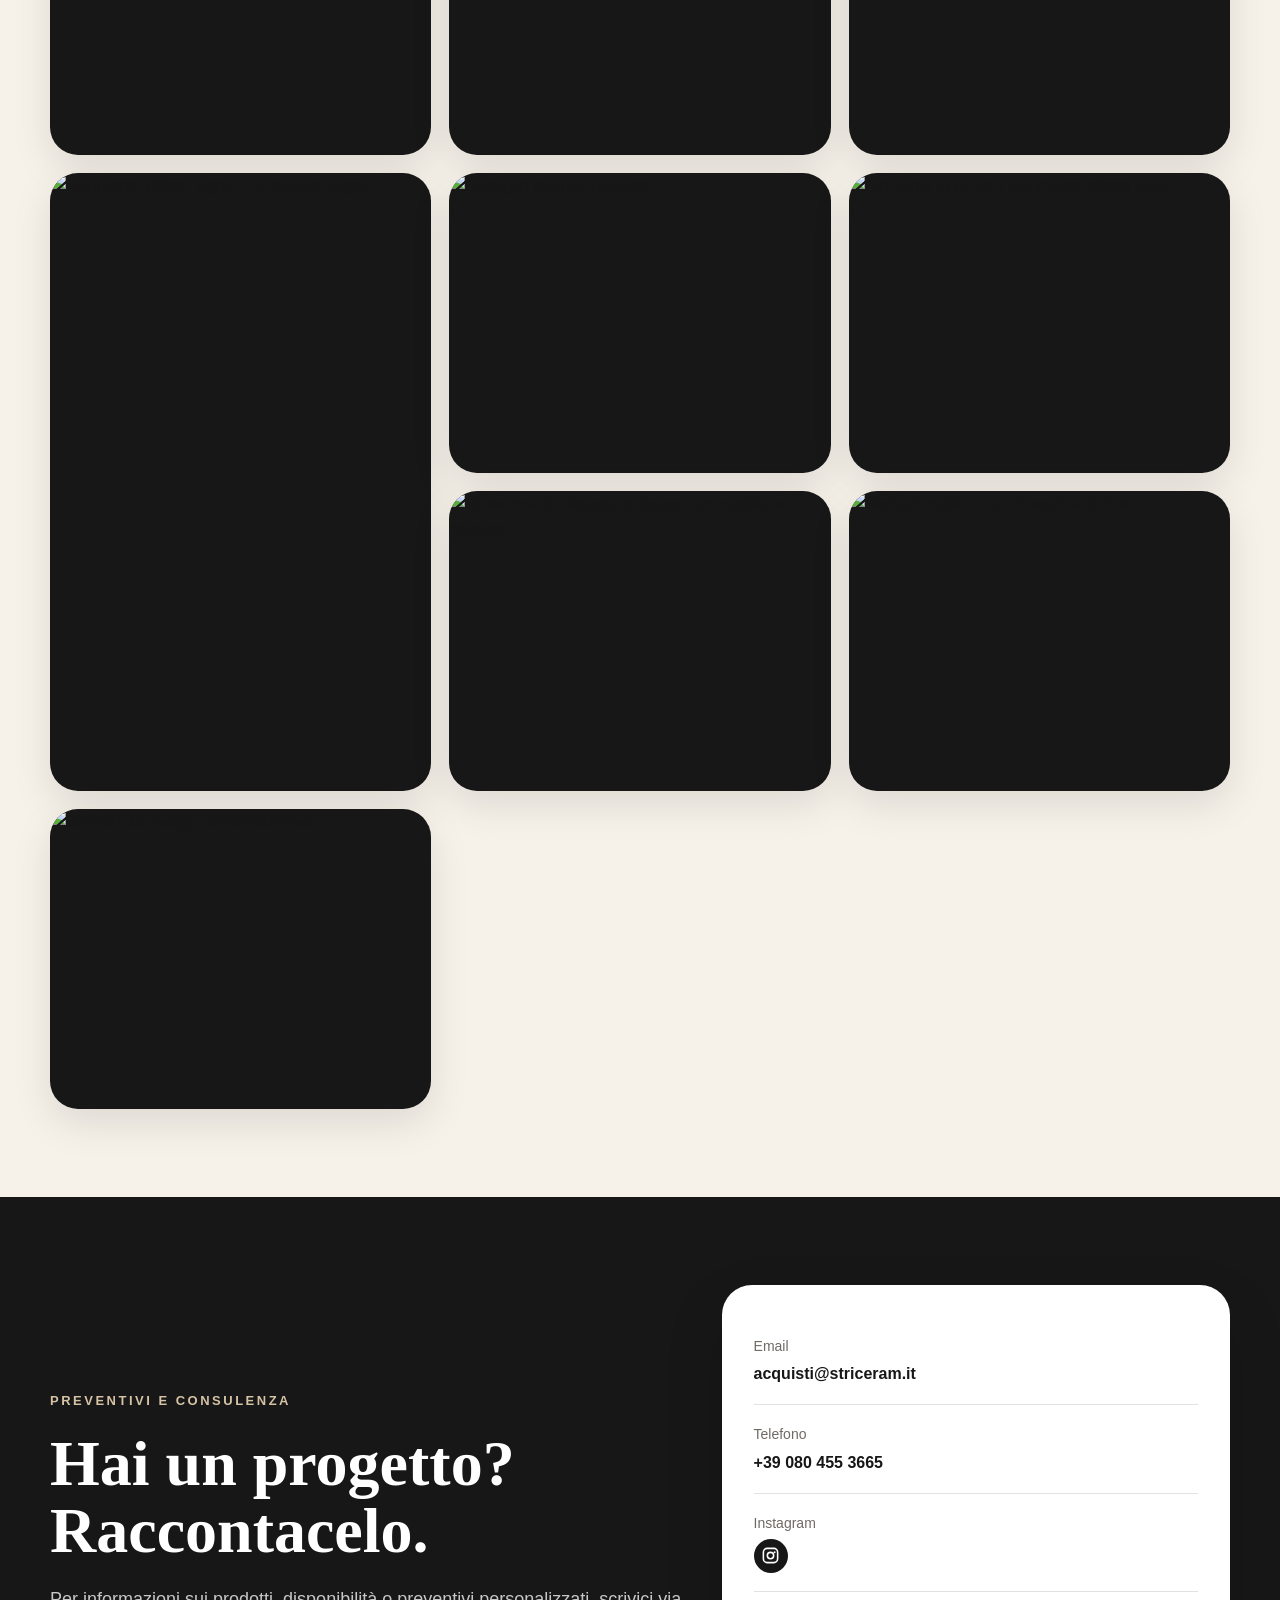
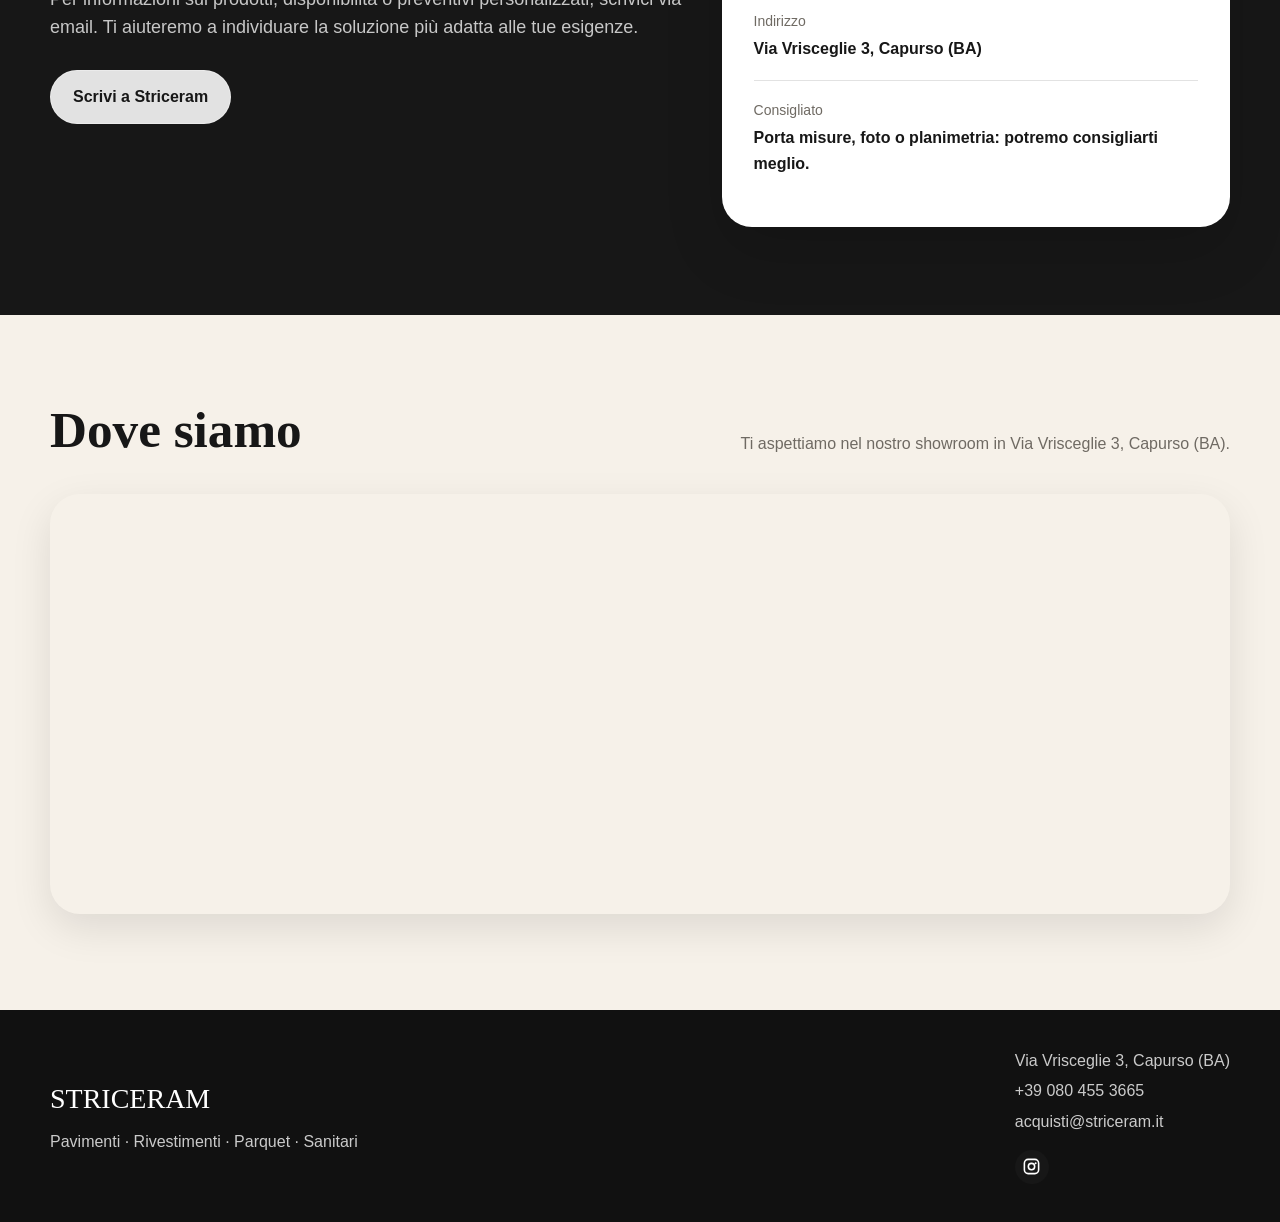
==== commit e2d6257d: "new version" ====
--- a/CODE/index.html
+++ b/CODE/index.html
@@ -13,7 +13,6 @@
       --soft-dark: #2b2b2b;
       --cream: #f6f1e9;
       --sand: #d6c3a5;
-      --stone: #8f8578;
       --white: #ffffff;
       --muted: #6f6a63;
       --border: rgba(23, 23, 23, 0.12);
@@ -122,7 +121,7 @@
       align-items: center;
       background:
         linear-gradient(90deg, rgba(0,0,0,.72), rgba(0,0,0,.22)),
-        url('images/Collezione/collezione-5.jpg') center/cover;
+        url('images/Collezione/collezione-6.jpg') center/cover;
       color: var(--white);
     }
 
@@ -288,8 +287,8 @@
 
     .collection-grid {
       display: grid;
-      grid-template-columns: repeat(4, 1fr);
-      grid-auto-rows: 320px;
+      grid-template-columns: repeat(3, 1fr);
+      grid-auto-rows: 300px;
       gap: 18px;
     }
 
@@ -301,6 +300,11 @@
       background: var(--dark);
     }
 
+    .collection-item:nth-child(1),
+    .collection-item:nth-child(6) {
+      grid-row: span 2;
+    }
+
     .collection-item img {
       width: 100%;
       height: 100%;
@@ -361,6 +365,29 @@
       color: var(--muted);
       font-size: 14px;
       margin-bottom: 4px;
+    }
+
+    .instagram-link {
+      display: inline-flex;
+      width: 34px;
+      height: 34px;
+      align-items: center;
+      justify-content: center;
+      border-radius: 50%;
+      background: var(--dark);
+      color: var(--white);
+      transition: .25s ease;
+    }
+
+    .instagram-link:hover {
+      transform: translateY(-2px);
+      background: var(--soft-dark);
+    }
+
+    .instagram-link svg {
+      width: 19px;
+      height: 19px;
+      fill: currentColor;
     }
 
     .map iframe {
@@ -384,6 +411,7 @@
       justify-content: space-between;
       gap: 24px;
       flex-wrap: wrap;
+      align-items: center;
     }
 
     .footer-logo {
@@ -393,6 +421,15 @@
       margin-bottom: 8px;
     }
 
+    .footer-info {
+      display: grid;
+      gap: 5px;
+    }
+
+    .footer-social {
+      margin-top: 10px;
+    }
+
     @media (max-width: 920px) {
       .nav-links {
         display: none;
@@ -409,6 +446,11 @@
       .collection-grid {
         grid-template-columns: repeat(2, 1fr);
         grid-auto-rows: 280px;
+      }
+
+      .collection-item:nth-child(1),
+      .collection-item:nth-child(6) {
+        grid-row: span 1;
       }
 
       .section-title {
@@ -604,6 +646,34 @@
 
           <div class="collection-item">
             <img src="images/Collezione/collezione-5.jpg" alt="Bagno dal design caldo con vasca e lavabi" />
+          </div>
+
+          <div class="collection-item">
+            <img src="images/Collezione/collezione-7.webp" alt="Bagno con rivestimenti effetto marmo chiaro e scuro" />
+          </div>
+
+          <div class="collection-item">
+            <img src="images/Collezione/collezione-8.jpg" alt="Pavimento effetto legno in ambiente bagno" />
+          </div>
+
+          <div class="collection-item">
+            <img src="images/Collezione/collezione-9.jpg" alt="Dettaglio parquet naturale" />
+          </div>
+
+          <div class="collection-item">
+            <img src="images/Collezione/collezione-10.webp" alt="Ambiente living con pavimento effetto legno" />
+          </div>
+
+          <div class="collection-item">
+            <img src="images/Collezione/collezione-11.jpg" alt="Rivestimento decorativo bagno con maioliche colorate" />
+          </div>
+
+          <div class="collection-item">
+            <img src="images/Collezione/collezione-12.jpg" alt="Sanitari moderni con rivestimenti chiari" />
+          </div>
+
+          <div class="collection-item">
+            <img src="images/Collezione/collezione-13.jpg" alt="Sanitari dal design contemporaneo" />
           </div>
         </div>
       </div>
@@ -635,7 +705,11 @@
 
           <div class="contact-row">
             <span>Instagram</span>
-            <strong><a href="https://www.instagram.com/striceram.srl/" target="_blank">striceram.srl</a></strong>
+            <a class="instagram-link" href="https://www.instagram.com/striceram.srl/" target="_blank" aria-label="Instagram Striceram">
+              <svg viewBox="0 0 24 24" aria-hidden="true">
+                <path d="M7.75 2h8.5A5.76 5.76 0 0 1 22 7.75v8.5A5.76 5.76 0 0 1 16.25 22h-8.5A5.76 5.76 0 0 1 2 16.25v-8.5A5.76 5.76 0 0 1 7.75 2Zm0 2A3.75 3.75 0 0 0 4 7.75v8.5A3.75 3.75 0 0 0 7.75 20h8.5A3.75 3.75 0 0 0 20 16.25v-8.5A3.75 3.75 0 0 0 16.25 4h-8.5ZM12 7a5 5 0 1 1 0 10 5 5 0 0 1 0-10Zm0 2a3 3 0 1 0 0 6 3 3 0 0 0 0-6Zm5.25-2.25a1.25 1.25 0 1 1 0 2.5 1.25 1.25 0 0 1 0-2.5Z"/>
+              </svg>
+            </a>
           </div>
 
           <div class="contact-row">
@@ -678,11 +752,18 @@
         <p>Pavimenti · Rivestimenti · Parquet · Sanitari</p>
       </div>
 
-      <div>
+      <div class="footer-info">
         <p>Via Vrisceglie 3, Capurso (BA)</p>
         <p><a href="tel:+390804553665">+39 080 455 3665</a></p>
         <p><a href="mailto:acquisti@striceram.it">acquisti@striceram.it</a></p>
-        <p><a href="https://www.instagram.com/striceram.srl/" target="_blank">Instagram: striceram.srl</a></p>
+
+        <div class="footer-social">
+          <a class="instagram-link" href="https://www.instagram.com/striceram.srl/" target="_blank" aria-label="Instagram Striceram">
+            <svg viewBox="0 0 24 24" aria-hidden="true">
+              <path d="M7.75 2h8.5A5.76 5.76 0 0 1 22 7.75v8.5A5.76 5.76 0 0 1 16.25 22h-8.5A5.76 5.76 0 0 1 2 16.25v-8.5A5.76 5.76 0 0 1 7.75 2Zm0 2A3.75 3.75 0 0 0 4 7.75v8.5A3.75 3.75 0 0 0 7.75 20h8.5A3.75 3.75 0 0 0 20 16.25v-8.5A3.75 3.75 0 0 0 16.25 4h-8.5ZM12 7a5 5 0 1 1 0 10 5 5 0 0 1 0-10Zm0 2a3 3 0 1 0 0 6 3 3 0 0 0 0-6Zm5.25-2.25a1.25 1.25 0 1 1 0 2.5 1.25 1.25 0 0 1 0-2.5Z"/>
+            </svg>
+          </a>
+        </div>
       </div>
     </div>
   </footer>
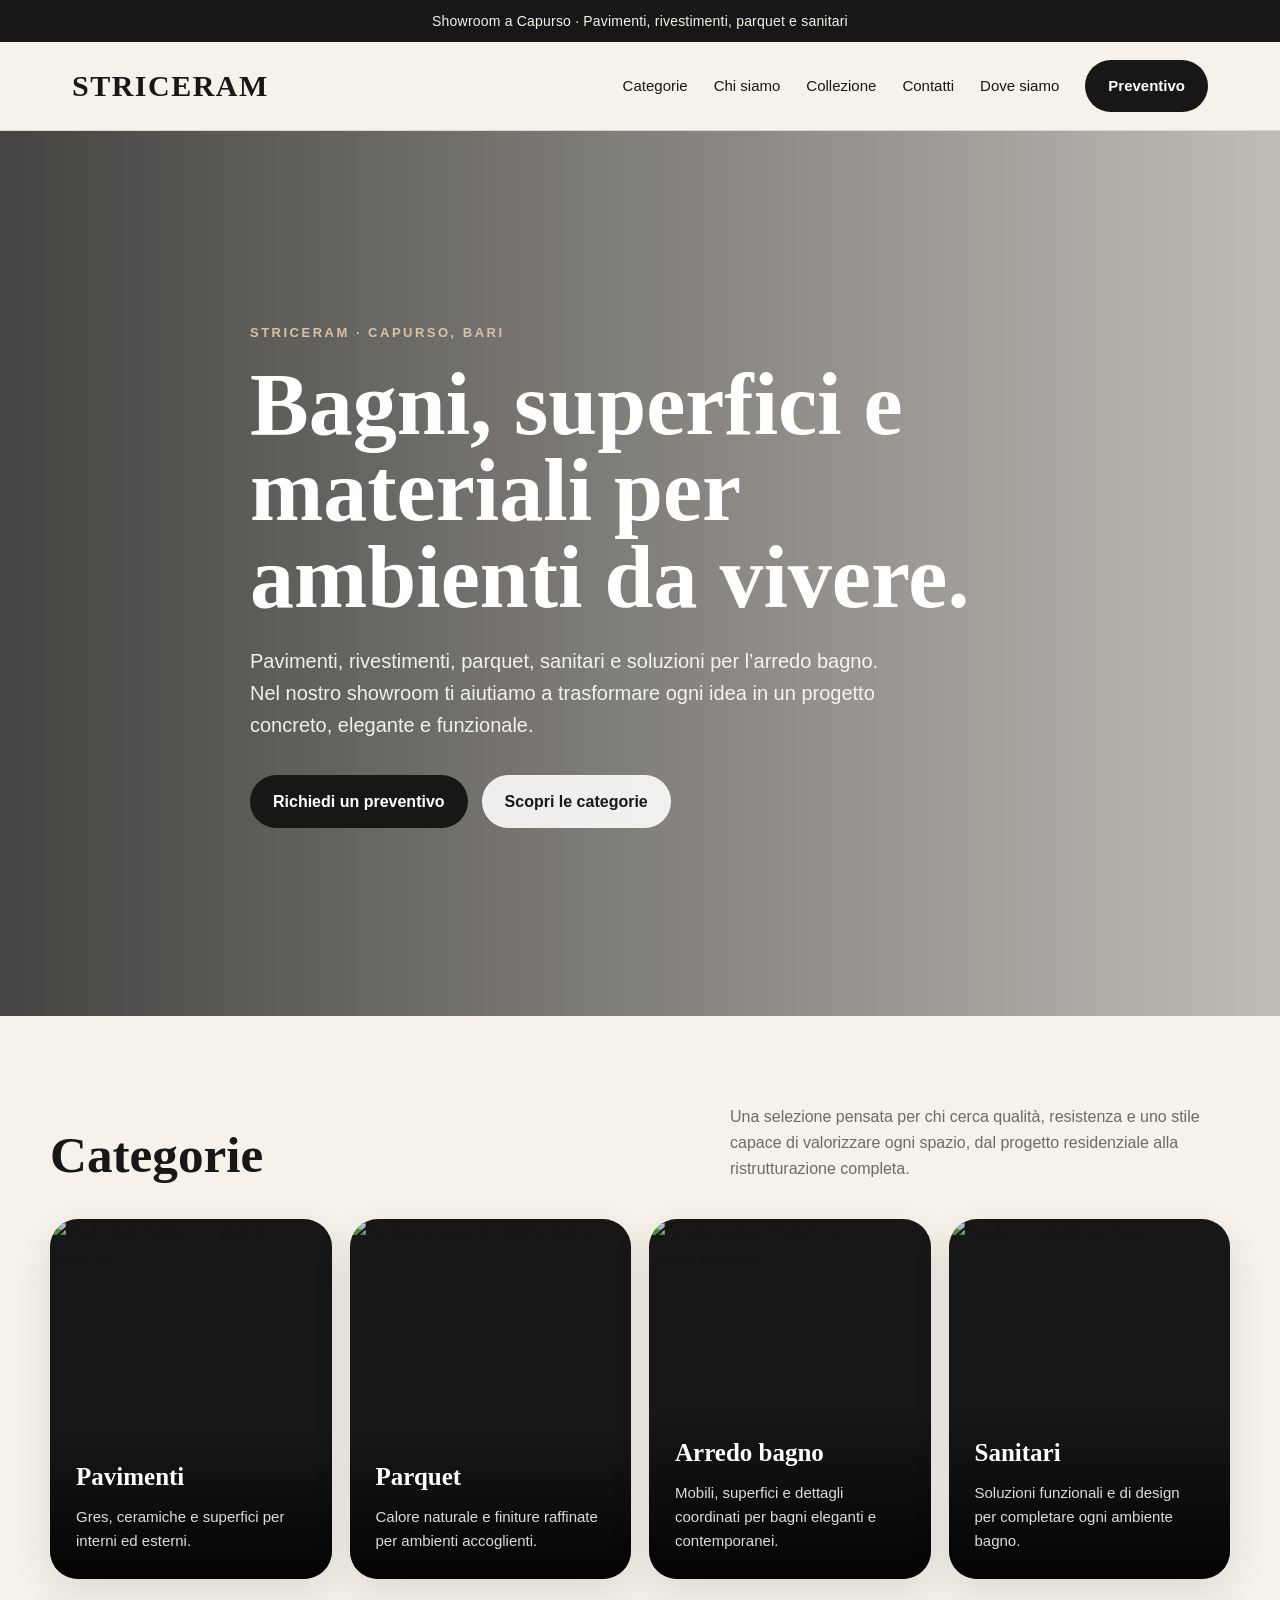
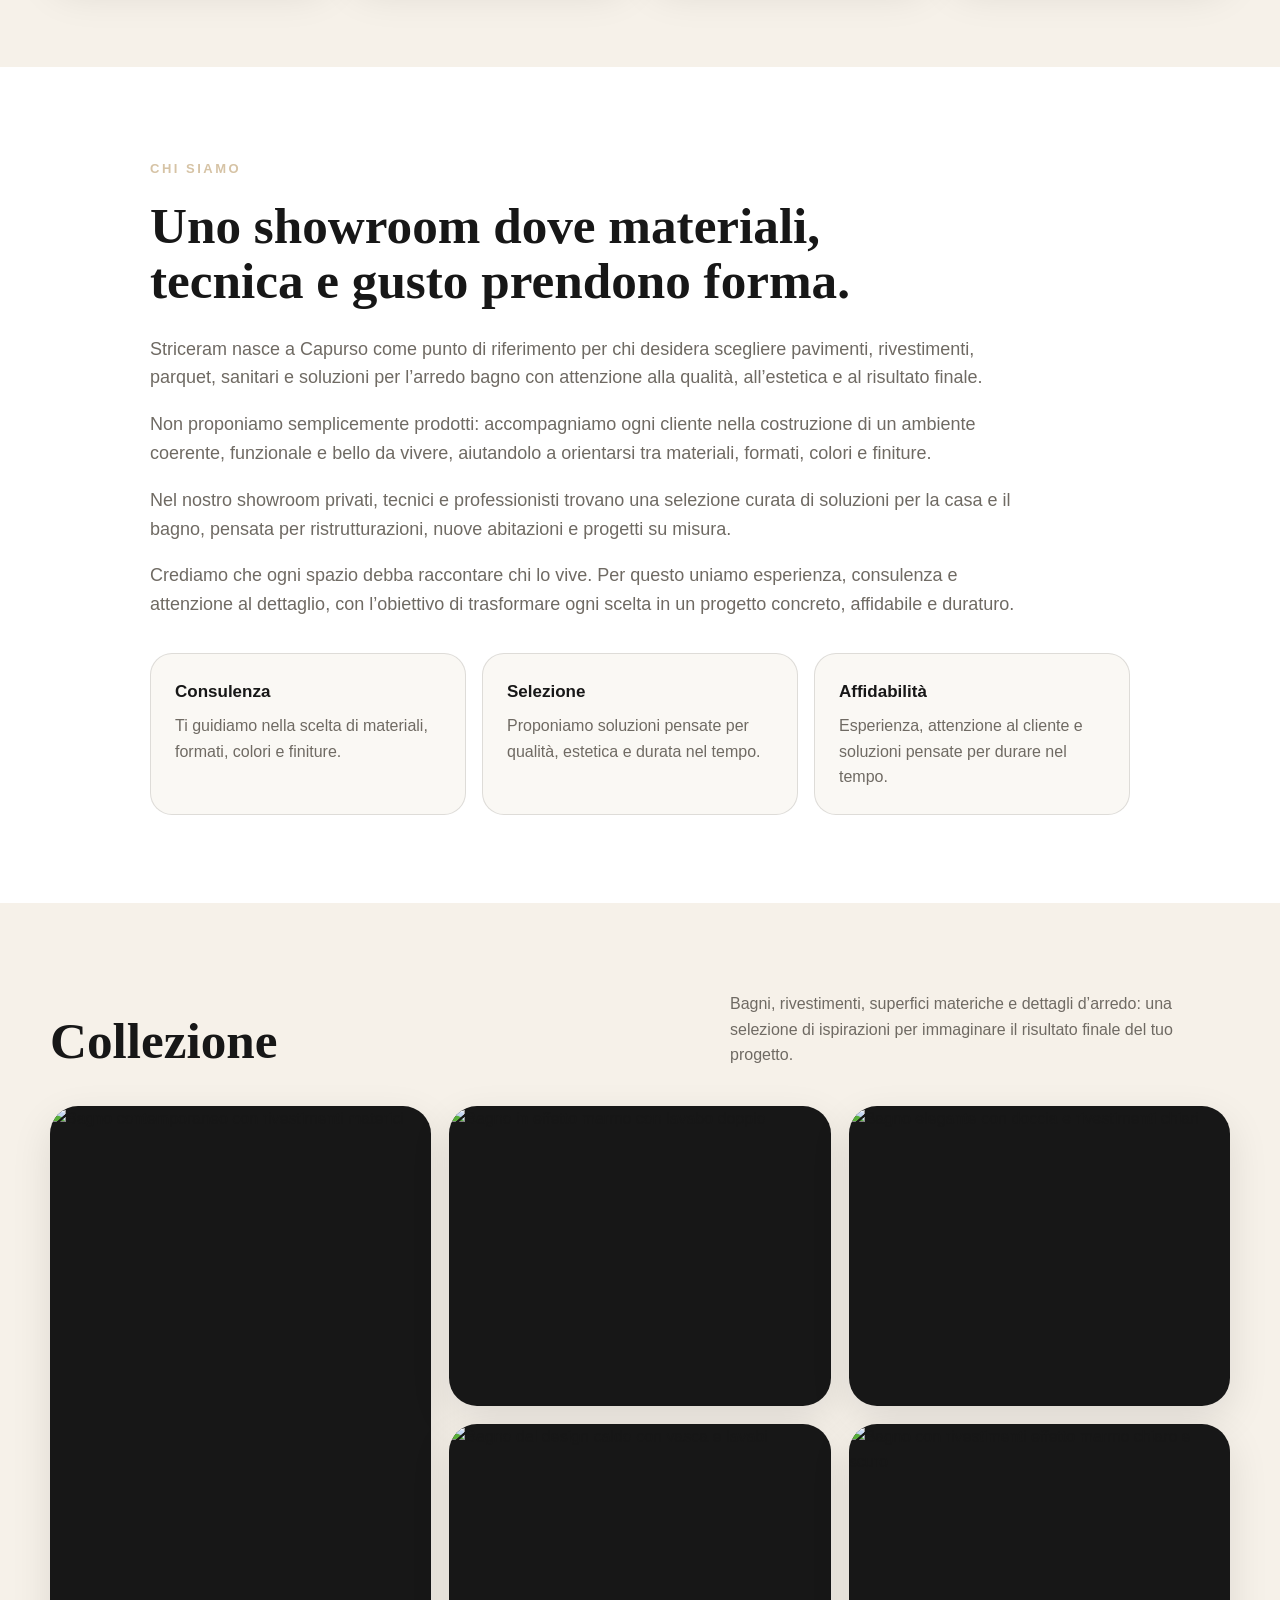
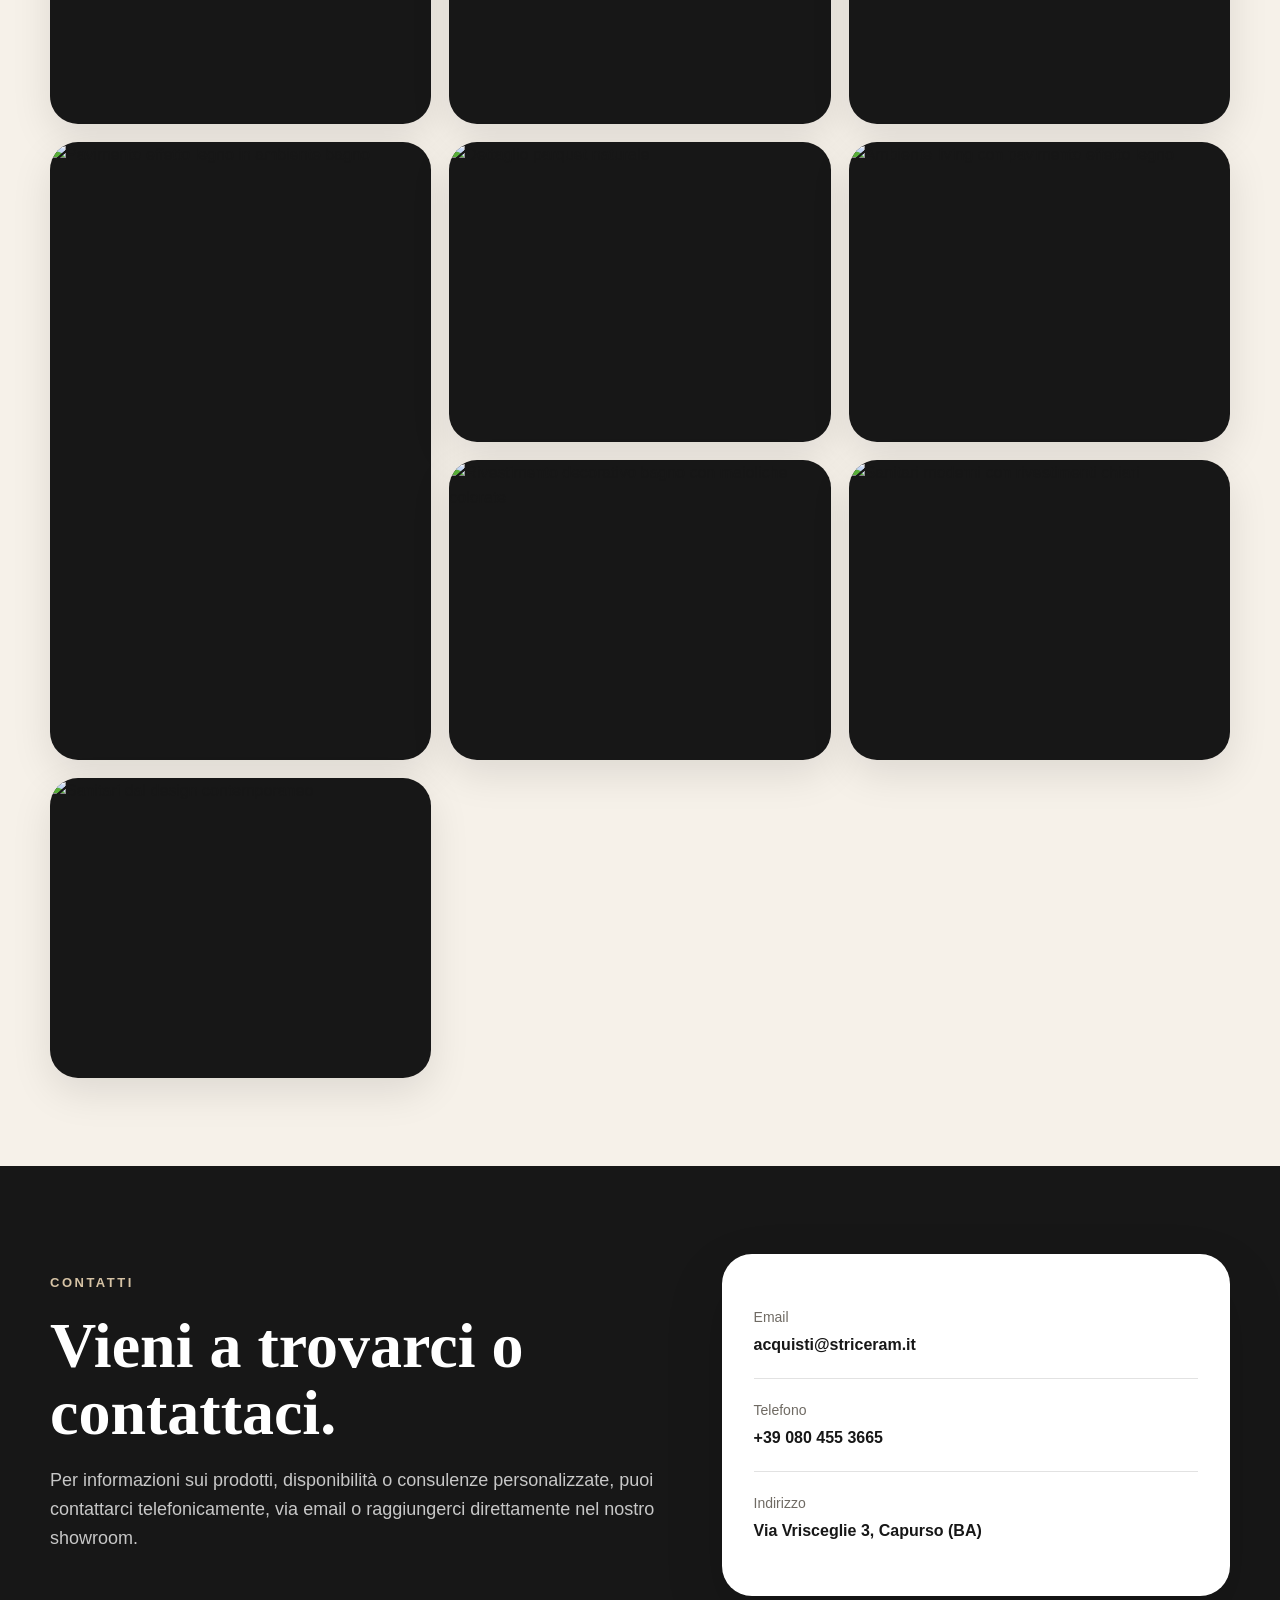
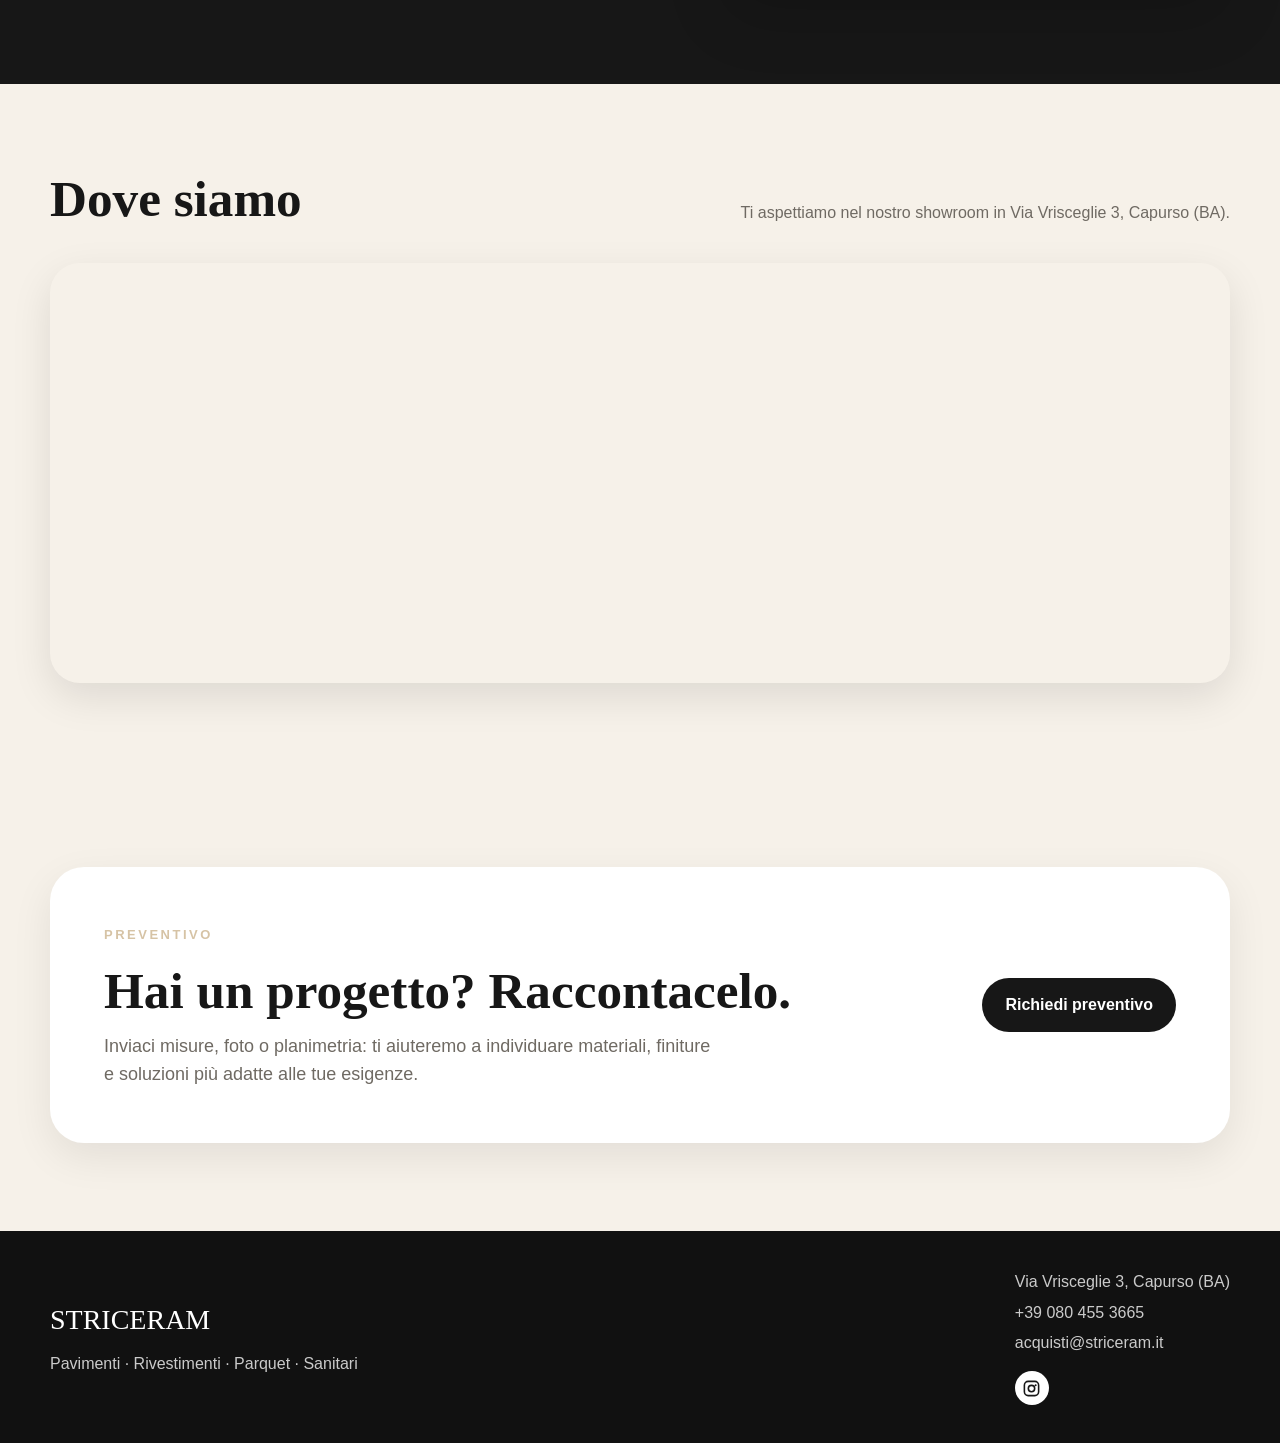
==== commit 50fad28c: "ci siamo" ====
--- a/CODE/index.html
+++ b/CODE/index.html
@@ -77,7 +77,7 @@
 
     .nav-links {
       display: flex;
-      gap: 28px;
+      gap: 26px;
       align-items: center;
       font-size: 15px;
     }
@@ -318,29 +318,30 @@
       opacity: .9;
     }
 
-    .quote {
+    .contact-section {
       background: var(--dark);
       color: var(--white);
     }
 
-    .quote-box {
+    .contact-box {
       display: grid;
       grid-template-columns: 1fr .8fr;
       gap: 36px;
       align-items: center;
     }
 
-    .quote h2 {
+    .contact-section h2 {
       font-family: Georgia, 'Times New Roman', serif;
       font-size: clamp(36px, 5vw, 64px);
       line-height: 1.05;
       margin-bottom: 20px;
     }
 
-    .quote p {
+    .contact-section p {
       color: rgba(255,255,255,.76);
       font-size: 18px;
       margin-bottom: 28px;
+      max-width: 620px;
     }
 
     .contact-card {
@@ -352,7 +353,7 @@
     }
 
     .contact-row {
-      padding: 18px 0;
+      padding: 20px 0;
       border-bottom: 1px solid var(--border);
     }
 
@@ -367,27 +368,33 @@
       margin-bottom: 4px;
     }
 
-    .instagram-link {
-      display: inline-flex;
-      width: 34px;
-      height: 34px;
+    .preventivo {
+      background: var(--cream);
+    }
+
+    .preventivo-box {
+      background: var(--white);
+      border-radius: 34px;
+      padding: 54px;
+      box-shadow: 0 14px 40px rgba(0,0,0,.08);
+      display: flex;
+      justify-content: space-between;
       align-items: center;
-      justify-content: center;
-      border-radius: 50%;
-      background: var(--dark);
-      color: var(--white);
-      transition: .25s ease;
-    }
-
-    .instagram-link:hover {
-      transform: translateY(-2px);
-      background: var(--soft-dark);
-    }
-
-    .instagram-link svg {
-      width: 19px;
-      height: 19px;
-      fill: currentColor;
+      gap: 32px;
+      flex-wrap: wrap;
+    }
+
+    .preventivo h2 {
+      font-family: Georgia, 'Times New Roman', serif;
+      font-size: clamp(34px, 4vw, 54px);
+      line-height: 1.05;
+      margin-bottom: 14px;
+    }
+
+    .preventivo p {
+      color: var(--muted);
+      max-width: 620px;
+      font-size: 18px;
     }
 
     .map iframe {
@@ -430,6 +437,36 @@
       margin-top: 10px;
     }
 
+    .instagram-link {
+      display: inline-flex;
+      width: 34px;
+      height: 34px;
+      align-items: center;
+      justify-content: center;
+      border-radius: 50%;
+      background: var(--white);
+      color: var(--dark);
+      transition: .25s ease;
+    }
+
+    .instagram-link:hover {
+      transform: translateY(-2px);
+      background: var(--sand);
+    }
+
+    .instagram-link svg {
+      width: 19px;
+      height: 19px;
+      fill: currentColor;
+    }
+
+    @media (max-width: 1020px) {
+      .nav-links {
+        gap: 18px;
+        font-size: 14px;
+      }
+    }
+
     @media (max-width: 920px) {
       .nav-links {
         display: none;
@@ -439,7 +476,7 @@
         grid-template-columns: repeat(2,1fr);
       }
 
-      .quote-box {
+      .contact-box {
         grid-template-columns: 1fr;
       }
 
@@ -488,6 +525,10 @@
       .hero p {
         font-size: 18px;
       }
+
+      .preventivo-box {
+        padding: 34px 24px;
+      }
     }
   </style>
 </head>
@@ -500,11 +541,12 @@
       <a href="#home" class="logo">STRICERAM</a>
 
       <div class="nav-links">
-        <a href="#prodotti">Prodotti</a>
+        <a href="#categorie">Categorie</a>
         <a href="#chi-siamo">Chi siamo</a>
         <a href="#collezione">Collezione</a>
+        <a href="#contatti">Contatti</a>
         <a href="#dove-siamo">Dove siamo</a>
-        <a class="btn btn-primary" href="mailto:acquisti@striceram.it?subject=Richiesta%20preventivo%20Striceram">Richiedi preventivo</a>
+        <a class="btn btn-primary" href="#preventivo">Preventivo</a>
       </div>
     </nav>
   </header>
@@ -521,16 +563,16 @@
         </p>
 
         <div class="hero-actions">
-          <a class="btn btn-primary" href="mailto:acquisti@striceram.it?subject=Richiesta%20preventivo%20Striceram">Richiedi un preventivo</a>
-          <a class="btn btn-light" href="#prodotti">Scopri le soluzioni</a>
+          <a class="btn btn-primary" href="#preventivo">Richiedi un preventivo</a>
+          <a class="btn btn-light" href="#categorie">Scopri le categorie</a>
         </div>
       </div>
     </section>
 
-    <section id="prodotti">
+    <section id="categorie">
       <div class="container">
         <div class="section-title">
-          <h2>Soluzioni per la casa e il bagno</h2>
+          <h2>Categorie</h2>
           <p>
             Una selezione pensata per chi cerca qualità, resistenza e uno stile capace di valorizzare ogni spazio,
             dal progetto residenziale alla ristrutturazione completa.
@@ -679,17 +721,15 @@
       </div>
     </section>
 
-    <section class="quote" id="preventivo">
-      <div class="container quote-box">
+    <section class="contact-section" id="contatti">
+      <div class="container contact-box">
         <div>
-          <span class="eyebrow">Preventivi e consulenza</span>
-          <h2>Hai un progetto? Raccontacelo.</h2>
+          <span class="eyebrow">Contatti</span>
+          <h2>Vieni a trovarci o contattaci.</h2>
           <p>
-            Per informazioni sui prodotti, disponibilità o preventivi personalizzati, scrivici via email.
-            Ti aiuteremo a individuare la soluzione più adatta alle tue esigenze.
+            Per informazioni sui prodotti, disponibilità o consulenze personalizzate,
+            puoi contattarci telefonicamente, via email o raggiungerci direttamente nel nostro showroom.
           </p>
-
-          <a class="btn btn-light" href="mailto:acquisti@striceram.it?subject=Richiesta%20preventivo%20Striceram">Scrivi a Striceram</a>
         </div>
 
         <div class="contact-card">
@@ -704,22 +744,8 @@
           </div>
 
           <div class="contact-row">
-            <span>Instagram</span>
-            <a class="instagram-link" href="https://www.instagram.com/striceram.srl/" target="_blank" aria-label="Instagram Striceram">
-              <svg viewBox="0 0 24 24" aria-hidden="true">
-                <path d="M7.75 2h8.5A5.76 5.76 0 0 1 22 7.75v8.5A5.76 5.76 0 0 1 16.25 22h-8.5A5.76 5.76 0 0 1 2 16.25v-8.5A5.76 5.76 0 0 1 7.75 2Zm0 2A3.75 3.75 0 0 0 4 7.75v8.5A3.75 3.75 0 0 0 7.75 20h8.5A3.75 3.75 0 0 0 20 16.25v-8.5A3.75 3.75 0 0 0 16.25 4h-8.5ZM12 7a5 5 0 1 1 0 10 5 5 0 0 1 0-10Zm0 2a3 3 0 1 0 0 6 3 3 0 0 0 0-6Zm5.25-2.25a1.25 1.25 0 1 1 0 2.5 1.25 1.25 0 0 1 0-2.5Z"/>
-              </svg>
-            </a>
-          </div>
-
-          <div class="contact-row">
             <span>Indirizzo</span>
             <strong>Via Vrisceglie 3, Capurso (BA)</strong>
-          </div>
-
-          <div class="contact-row">
-            <span>Consigliato</span>
-            <strong>Porta misure, foto o planimetria: potremo consigliarti meglio.</strong>
           </div>
         </div>
       </div>
@@ -743,6 +769,23 @@
       </div>
     </section>
 
+    <section class="preventivo" id="preventivo">
+      <div class="container">
+        <div class="preventivo-box">
+          <div>
+            <span class="eyebrow">Preventivo</span>
+            <h2>Hai un progetto? Raccontacelo.</h2>
+            <p>
+              Inviaci misure, foto o planimetria: ti aiuteremo a individuare materiali,
+              finiture e soluzioni più adatte alle tue esigenze.
+            </p>
+          </div>
+
+          <a class="btn btn-primary" href="mailto:acquisti@striceram.it?subject=Richiesta%20preventivo%20Striceram">Richiedi preventivo</a>
+        </div>
+      </div>
+    </section>
+
   </main>
 
   <footer>
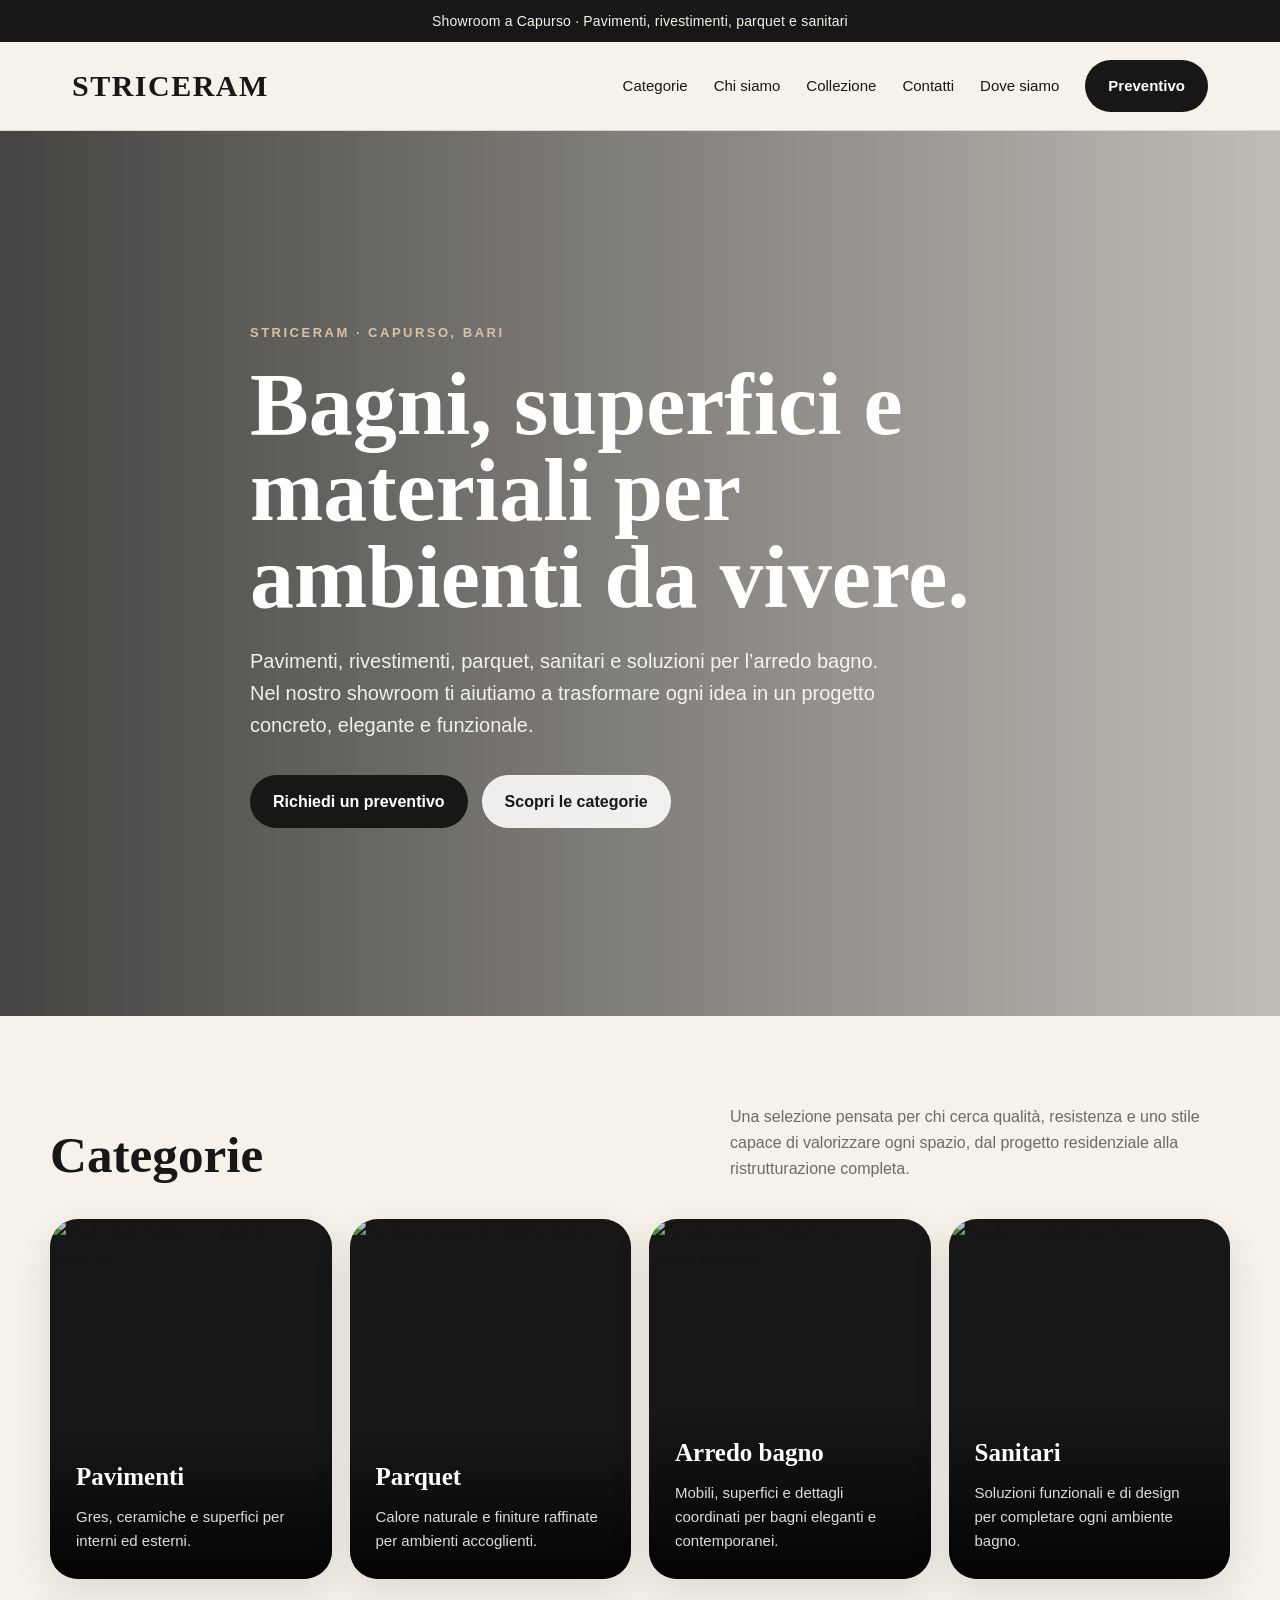
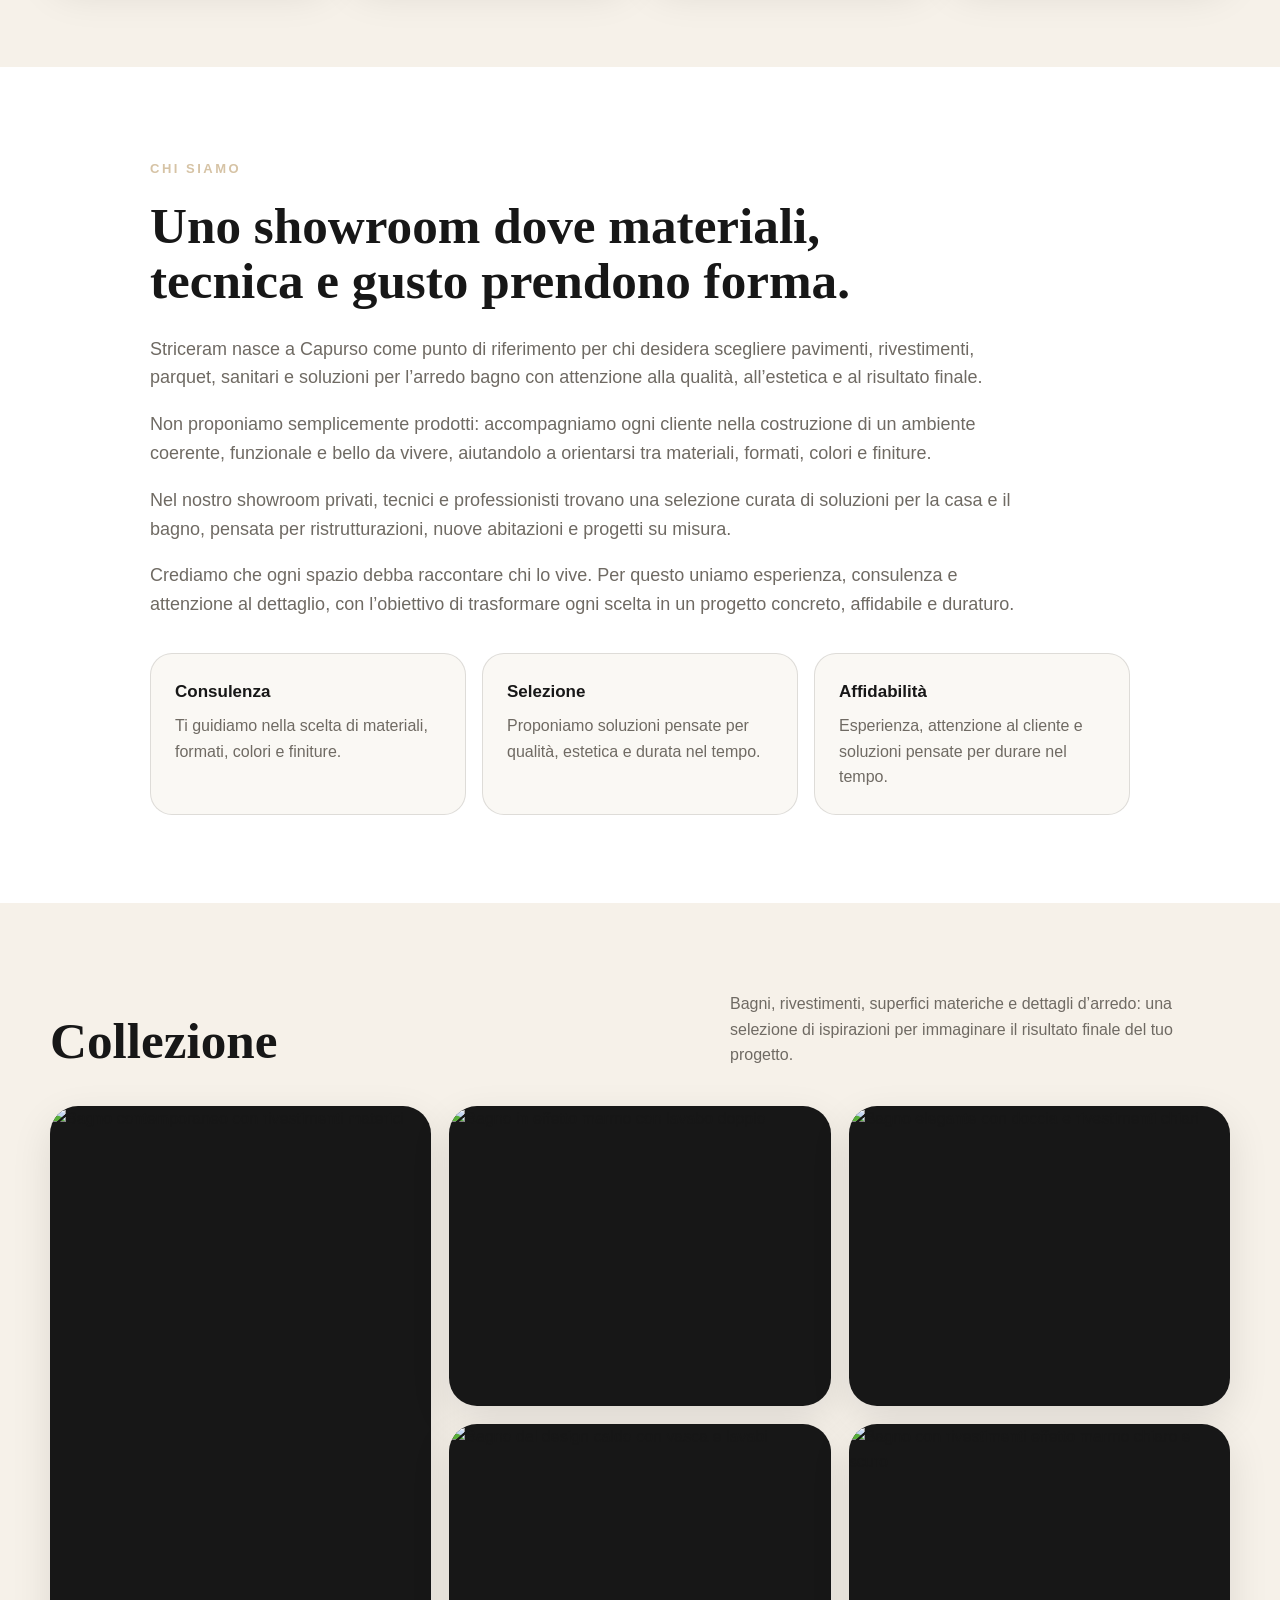
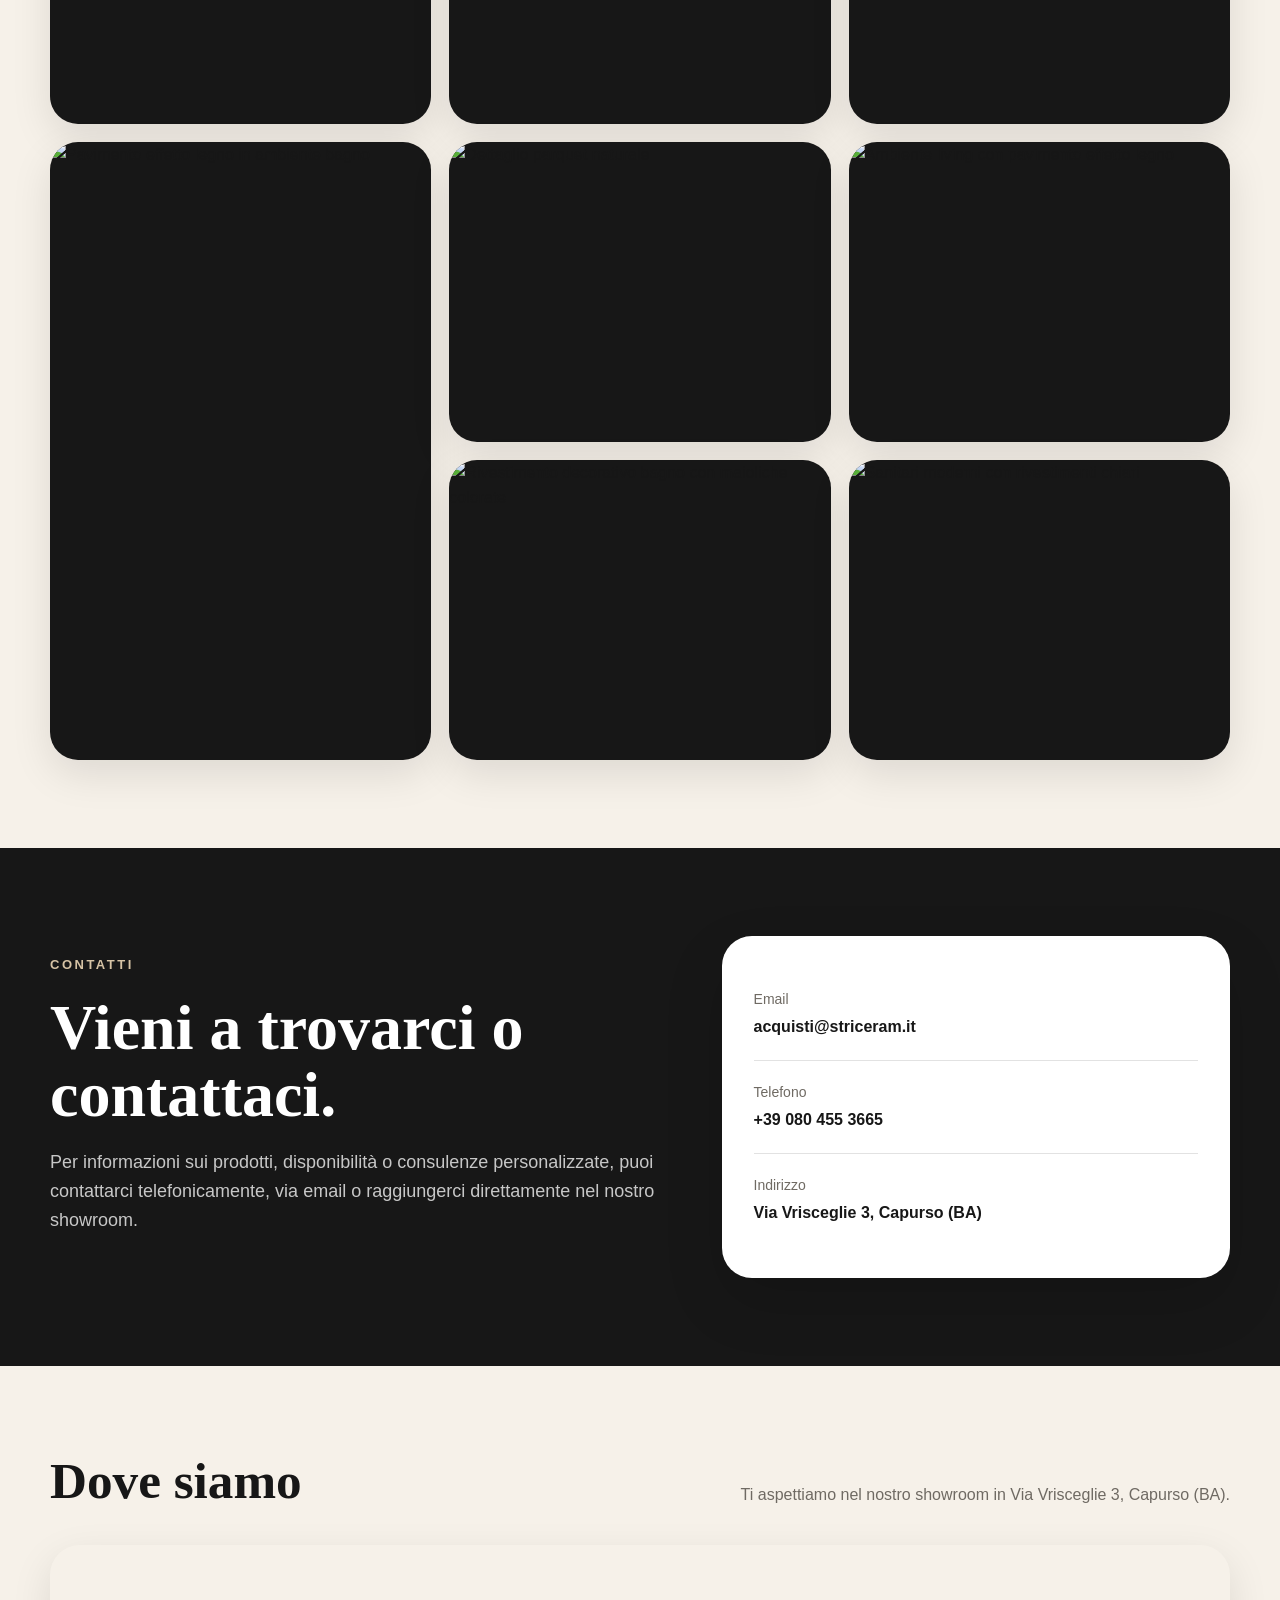
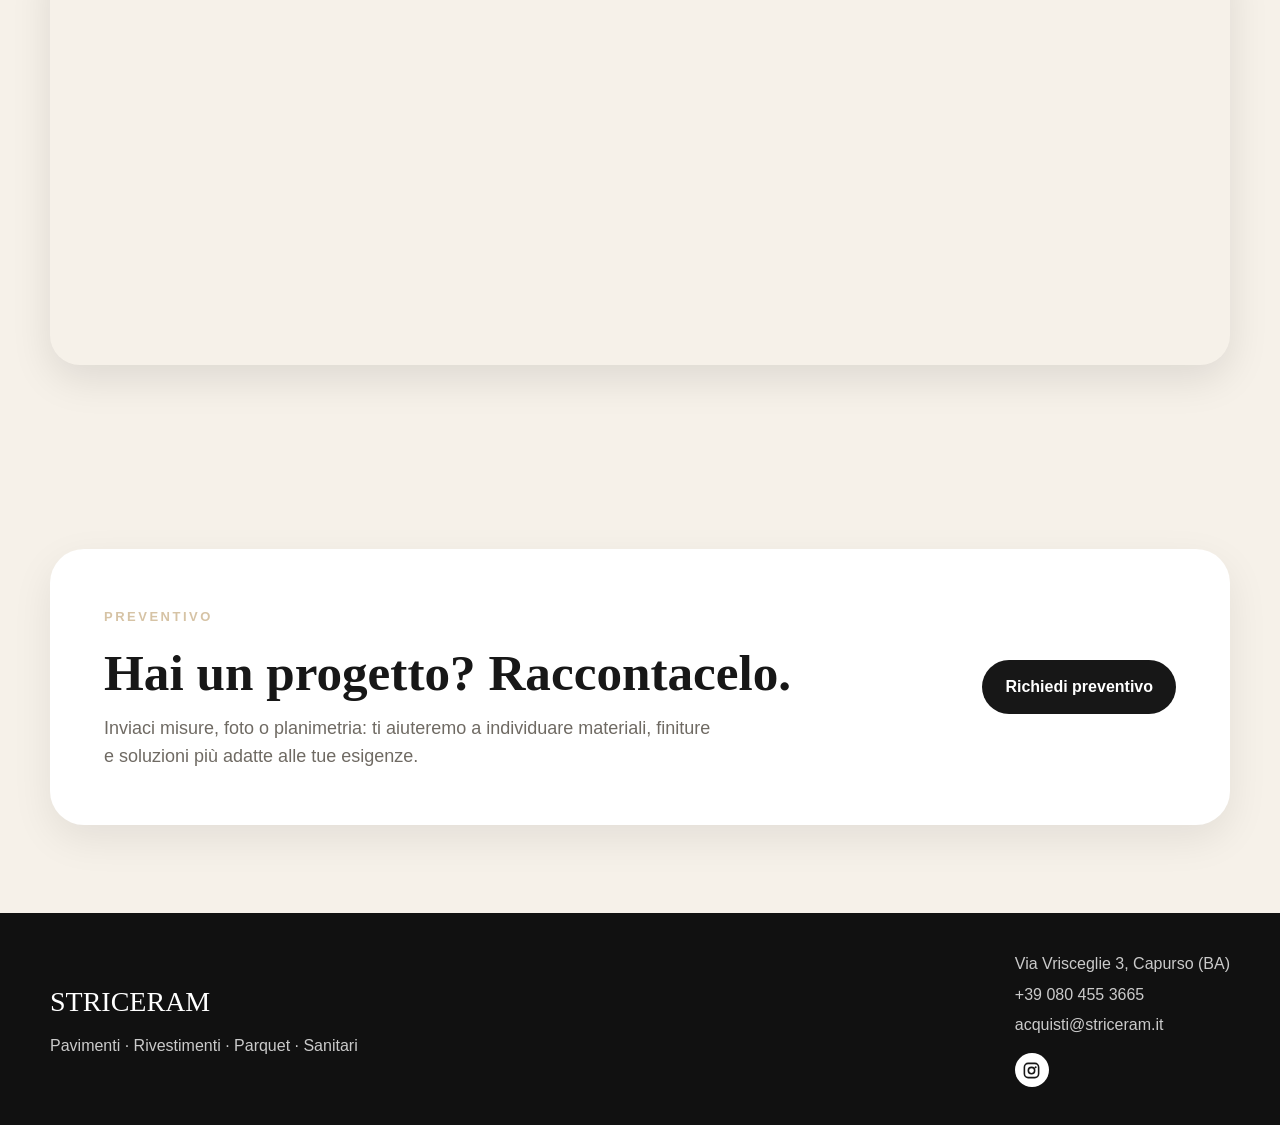
==== commit 1e0655aa: "meglio" ====
--- a/CODE/index.html
+++ b/CODE/index.html
@@ -714,9 +714,6 @@
             <img src="images/Collezione/collezione-12.jpg" alt="Sanitari moderni con rivestimenti chiari" />
           </div>
 
-          <div class="collection-item">
-            <img src="images/Collezione/collezione-13.jpg" alt="Sanitari dal design contemporaneo" />
-          </div>
         </div>
       </div>
     </section>
